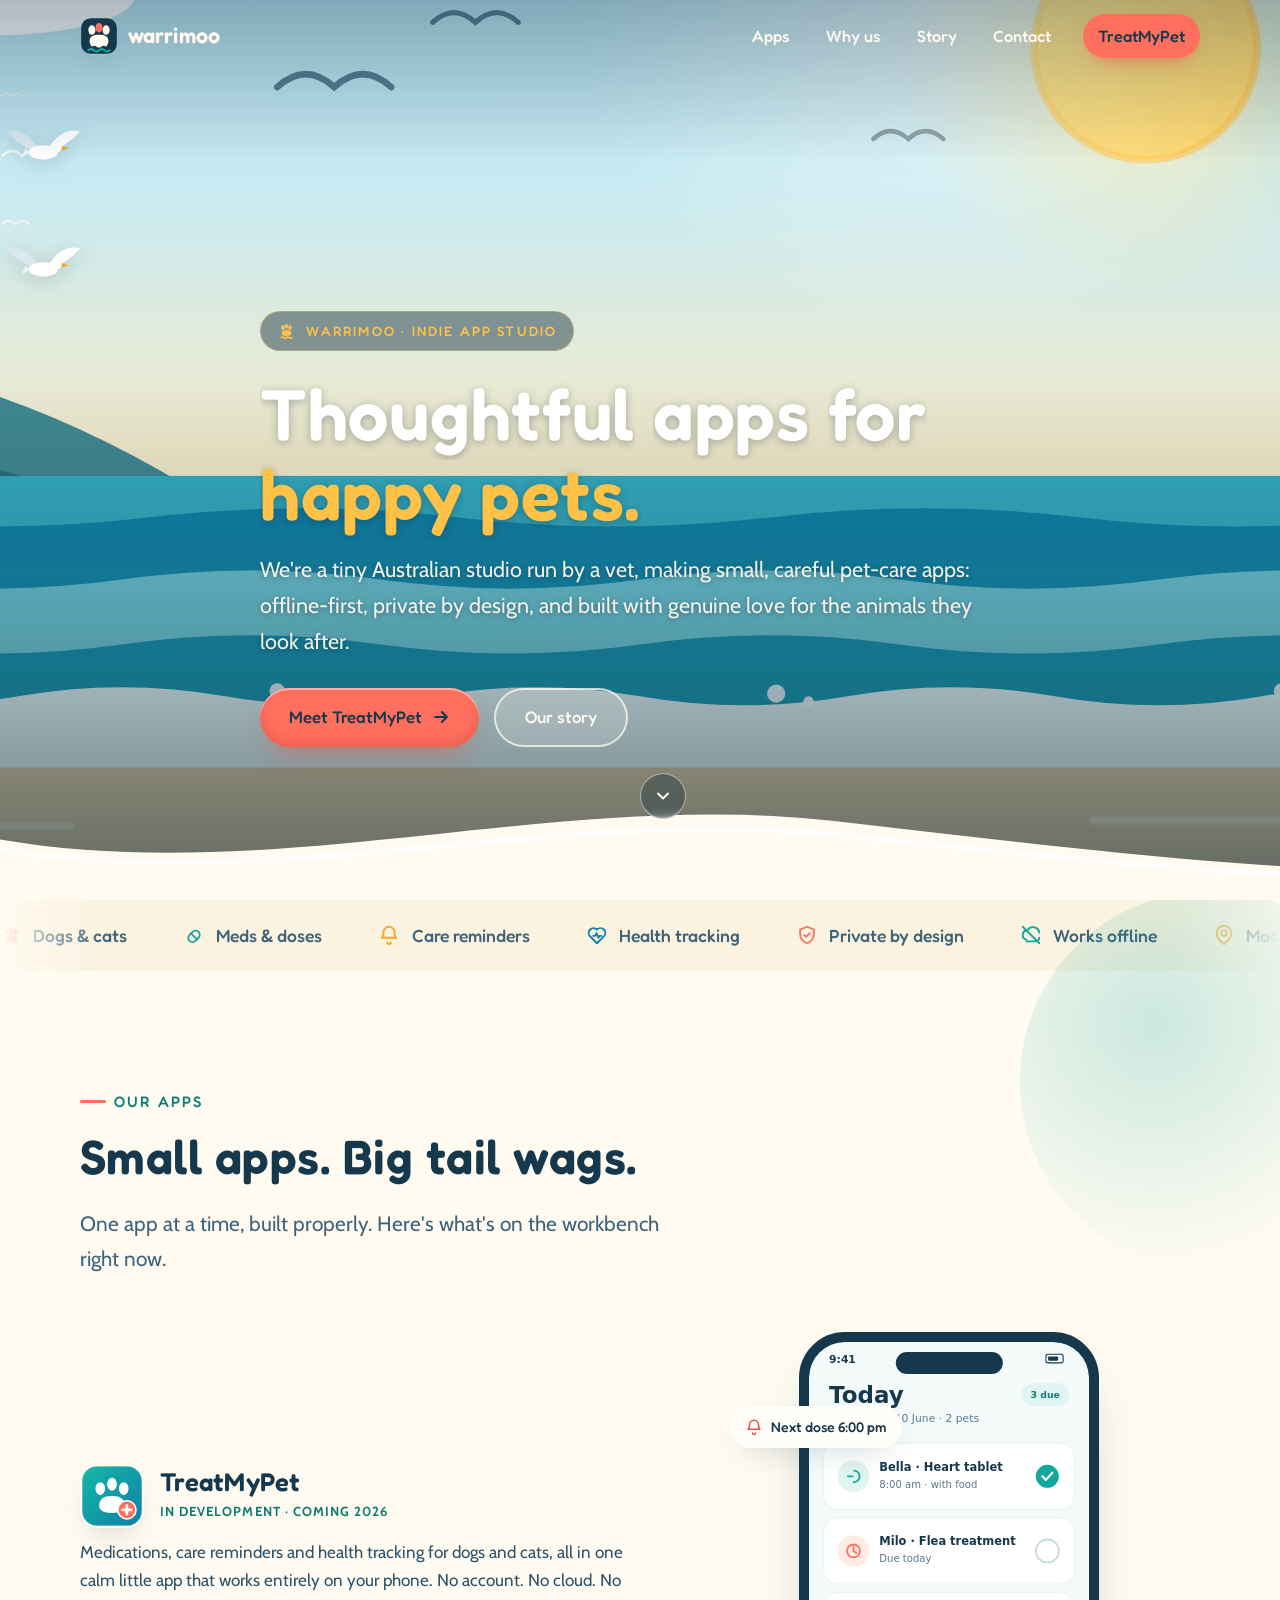
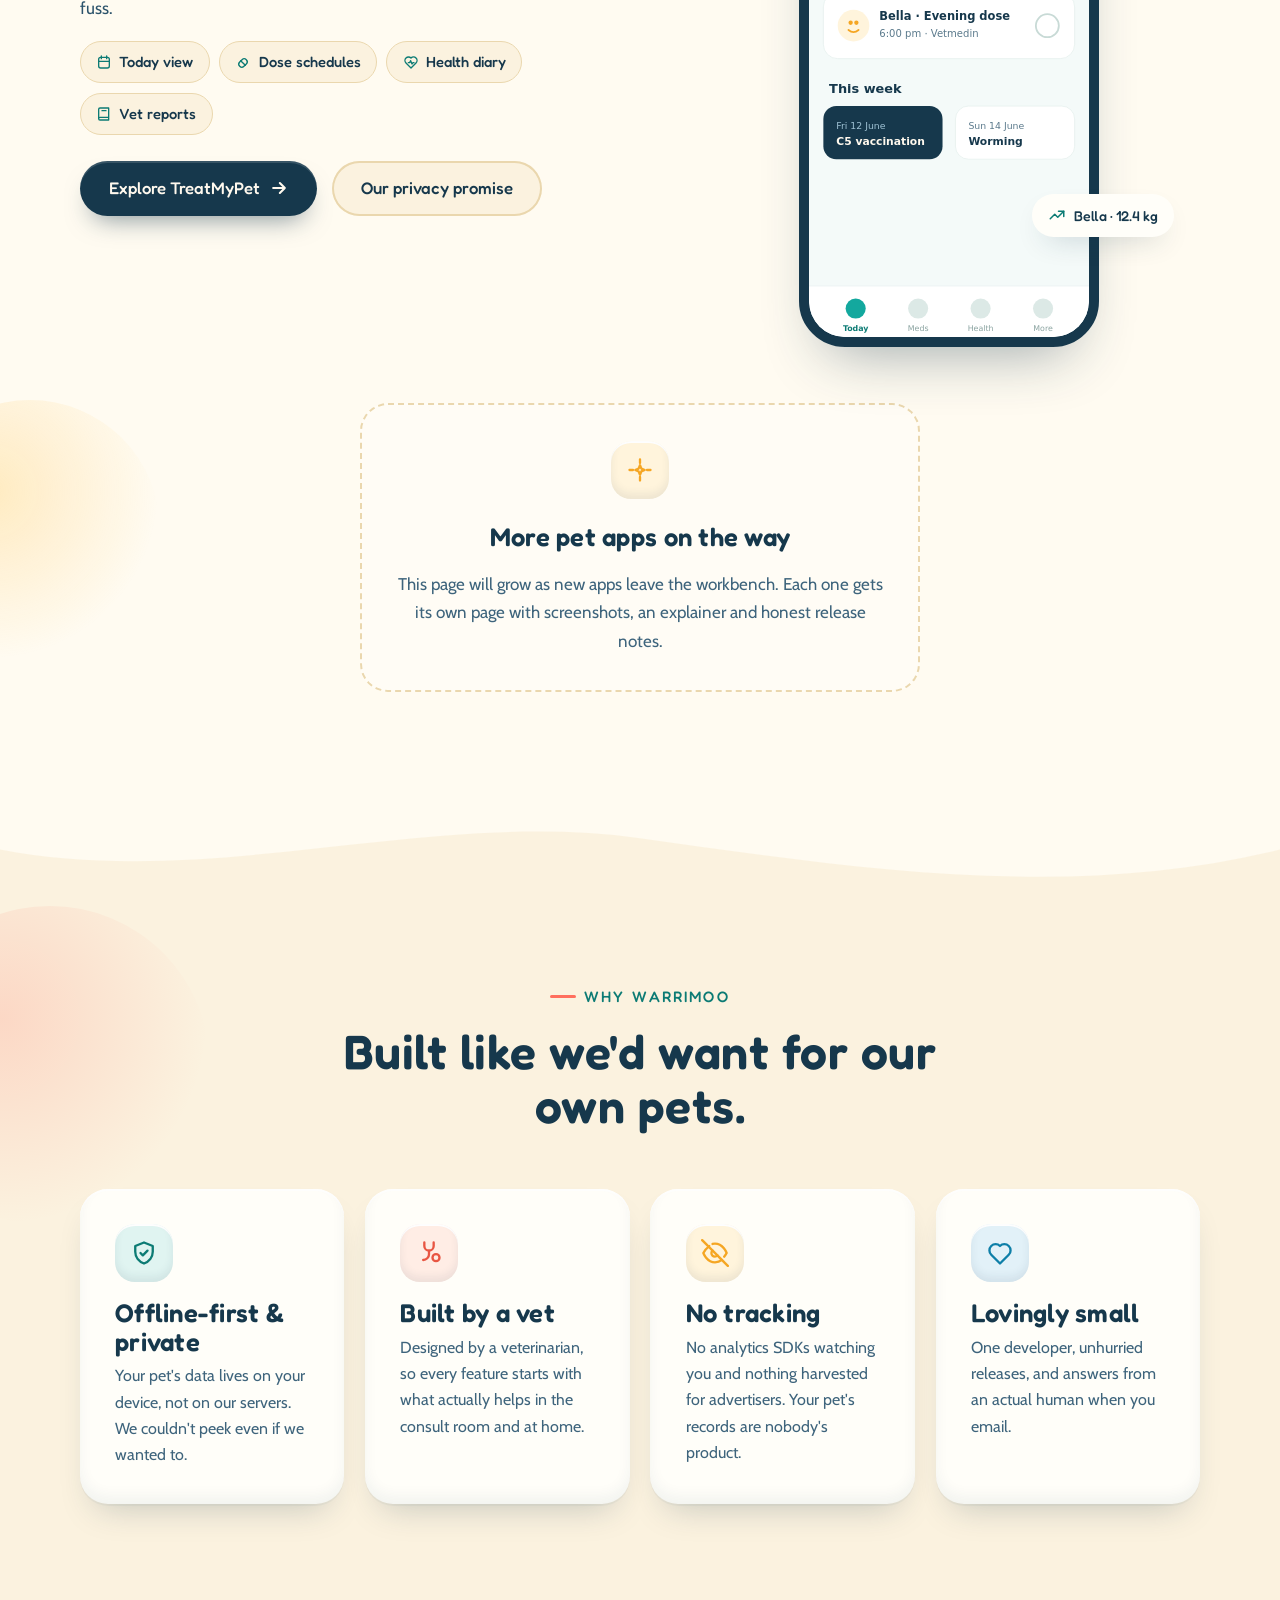
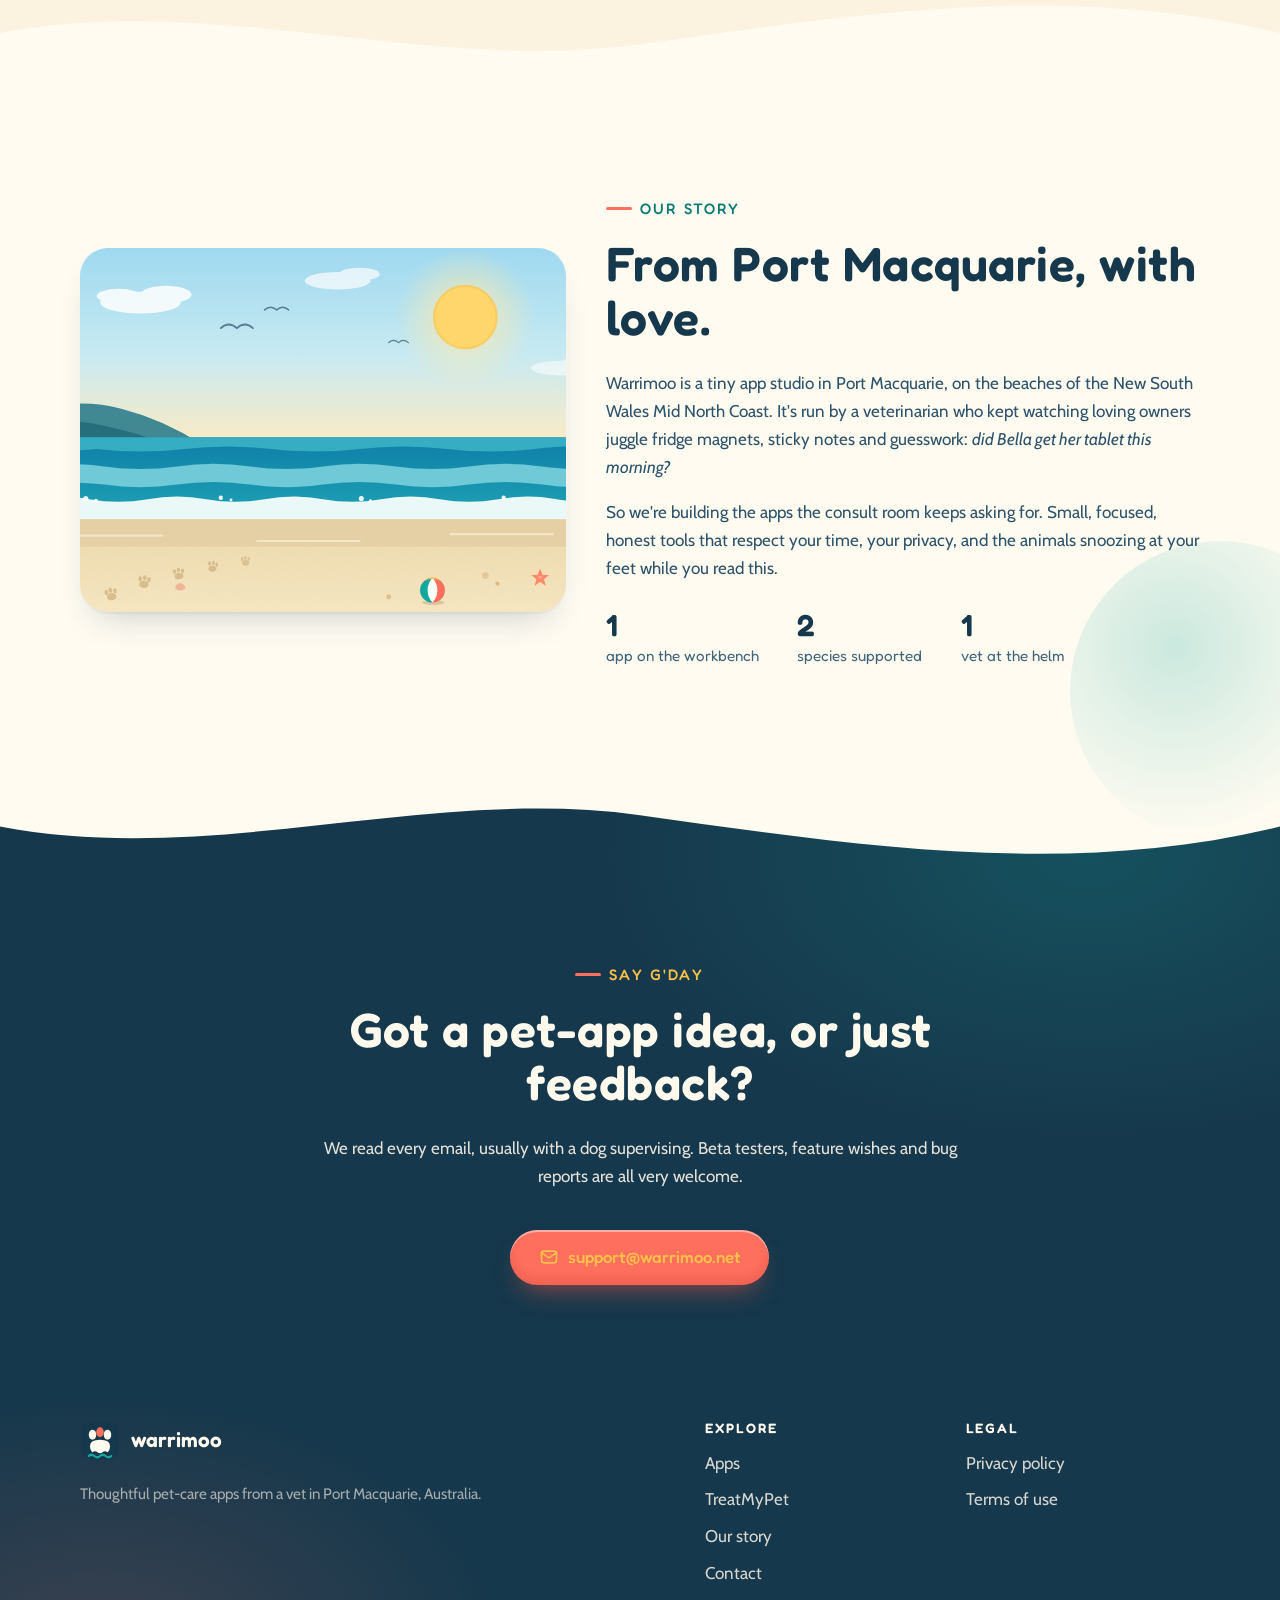
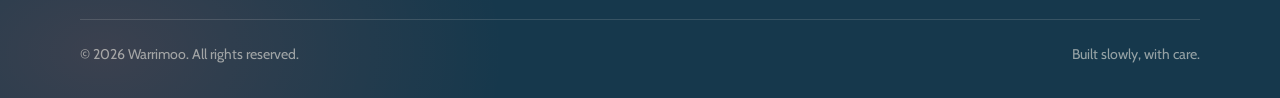
==== index.html @ db0880a7 "Initial commit" ====
<!DOCTYPE html>
<html lang="en-AU">
<head>
  <meta charset="UTF-8">
  <meta name="viewport" content="width=device-width, initial-scale=1">
  <title>Warrimoo | Thoughtful apps for happy pets</title>
  <meta name="description" content="Warrimoo is a tiny Australian indie studio run by a vet, building thoughtful, offline-first pet-care apps. First up: TreatMyPet, with medications, reminders and health tracking for dogs and cats.">
  <meta name="theme-color" content="#16384C">
  <link rel="canonical" href="https://warrimoo.net/">
  <meta property="og:type" content="website">
  <meta property="og:title" content="Warrimoo | Thoughtful apps for happy pets">
  <meta property="og:description" content="A tiny Australian indie studio building offline-first pet-care apps.">
  <meta property="og:url" content="https://warrimoo.net/">
  <meta name="twitter:card" content="summary">
  <link rel="icon" type="image/svg+xml" href="assets/img/favicon.svg">
  <link rel="preconnect" href="https://fonts.googleapis.com">
  <link rel="preconnect" href="https://fonts.gstatic.com" crossorigin>
  <link href="https://fonts.googleapis.com/css2?family=Cabin:wght@400;500;600;700&family=Fredoka:wght@400..600&display=swap" rel="stylesheet">
  <link rel="stylesheet" href="assets/css/style.css">
</head>
<body>
  <a class="skip-link" href="#main">Skip to content</a>

  <header class="site-header">
    <div class="container">
      <a class="brand" href="index.html" aria-label="Warrimoo home">
        <img class="brand__glyph" src="assets/img/favicon.svg" alt="" width="38" height="38">
        warrimoo
      </a>
      <nav class="site-nav" aria-label="Primary">
        <a href="#apps">Apps</a>
        <a href="#why">Why us</a>
        <a href="#story">Story</a>
        <a href="#contact">Contact</a>
        <a class="nav-cta" href="apps/treatmypet.html">TreatMyPet</a>
      </nav>
      <button class="nav-toggle" aria-expanded="false" aria-controls="mobile-nav" aria-label="Menu">
        <span></span><span></span><span></span>
      </button>
    </div>
  </header>

  <nav class="mobile-nav" id="mobile-nav" aria-label="Mobile">
    <a href="#apps">Apps</a>
    <a href="apps/treatmypet.html">TreatMyPet</a>
    <a href="#story">Our story</a>
    <a href="#contact">Contact</a>
    <a href="privacy.html">Privacy</a>
    <svg class="mobile-nav__paw" viewBox="0 0 24 24" fill="currentColor" aria-hidden="true" style="color:var(--cream)">
      <ellipse cx="7" cy="9" rx="2.2" ry="3"/><ellipse cx="12" cy="7.5" rx="2.2" ry="3"/><ellipse cx="17" cy="9" rx="2.2" ry="3"/>
      <path d="M12 12c4 0 6.5 2.6 6.5 5.2 0 2-1.6 3.3-3.3 2.8-1.2-.3-2-.5-3.2-.5s-2 .2-3.2.5c-1.7.5-3.3-.8-3.3-2.8C5.5 14.6 8 12 12 12Z"/>
    </svg>
  </nav>

  <main id="main">

    <!-- ============ HERO ============ -->
    <section class="hero" id="top">
      <div class="hero__bg" data-depth="0.3" aria-hidden="true"></div>
      <div class="hero__glare" data-depth="0.45" aria-hidden="true"></div>
      <div class="hero__birds" aria-hidden="true">
        <svg viewBox="0 0 46 18" fill="none" stroke="currentColor" stroke-width="2.4" stroke-linecap="round"><path d="M2 12 Q12 2 22 12 Q32 2 42 12"/></svg>
        <svg viewBox="0 0 46 18" fill="none" stroke="currentColor" stroke-width="2.4" stroke-linecap="round"><path d="M2 12 Q12 2 22 12 Q32 2 42 12"/></svg>
        <svg viewBox="0 0 46 18" fill="none" stroke="currentColor" stroke-width="2.4" stroke-linecap="round"><path d="M2 12 Q12 2 22 12 Q32 2 42 12"/></svg>
        <!-- closer gulls: wings flap, bird grows as it approaches -->
        <svg class="bird-flap bird-flap--a" viewBox="0 0 64 40">
          <g class="bird-flap__inner">
            <path class="wing wing--l" d="M30 25 Q19 7 5 11 Q14 21 29 28 Z" fill="#D9E7EE"/>
            <ellipse cx="33" cy="27" rx="11" ry="5.5" fill="#FFFFFF"/>
            <path d="M23 27 l-7 4 3.5-7 Z" fill="#EAF3F7"/>
            <circle cx="43" cy="23" r="4.2" fill="#FFFFFF"/>
            <path d="M47 22 l5.5 1.8-5.5 1.8 Z" fill="#F5A623"/>
            <circle cx="44" cy="22" r="0.9" fill="#16384C"/>
            <path class="wing wing--r" d="M36 25 Q47 7 61 11 Q52 21 37 28 Z" fill="#FFFFFF"/>
          </g>
        </svg>
        <svg class="bird-flap bird-flap--b" viewBox="0 0 64 40">
          <g class="bird-flap__inner">
            <path class="wing wing--l" d="M30 25 Q19 7 5 11 Q14 21 29 28 Z" fill="#D9E7EE"/>
            <ellipse cx="33" cy="27" rx="11" ry="5.5" fill="#FFFFFF"/>
            <path d="M23 27 l-7 4 3.5-7 Z" fill="#EAF3F7"/>
            <circle cx="43" cy="23" r="4.2" fill="#FFFFFF"/>
            <path d="M47 22 l5.5 1.8-5.5 1.8 Z" fill="#F5A623"/>
            <circle cx="44" cy="22" r="0.9" fill="#16384C"/>
            <path class="wing wing--r" d="M36 25 Q47 7 61 11 Q52 21 37 28 Z" fill="#FFFFFF"/>
          </g>
        </svg>
      </div>
      <div class="hero__scrim" aria-hidden="true"></div>

      <div class="hero__content container">
        <p class="hero__kicker">
          <svg viewBox="0 0 64 64" fill="currentColor" aria-hidden="true">
            <ellipse cx="20" cy="22" rx="6" ry="8"/>
            <ellipse cx="32" cy="18" rx="6" ry="8"/>
            <ellipse cx="44" cy="22" rx="6" ry="8"/>
            <path d="M16 40 Q16 30 32 30 Q48 30 48 40 Q48 47 44 50 Q40 47 36 50 Q32 53 28 50 Q24 47 20 50 Q16 47 16 40 Z"/>
            <path d="M14 56 Q18 52 23 56 T32 56 T41 56 T50 56" fill="none" stroke="currentColor" stroke-width="5" stroke-linecap="round"/>
          </svg>
          Warrimoo · indie app studio
        </p>
        <h1 class="hero__title">
          <span class="word" style="--d:.25s"><span>Thoughtful</span></span>
          <span class="word" style="--d:.33s"><span>apps</span></span>
          <span class="word" style="--d:.41s"><span>for</span></span>
          <span class="word accent" style="--d:.49s"><span>happy</span></span>
          <span class="word accent" style="--d:.57s"><span>pets.</span></span>
        </h1>
        <p class="hero__sub">We're a tiny Australian studio run by a vet, making small, careful pet-care apps: offline-first, private by design, and built with genuine love for the animals they look after.</p>
        <div class="hero__cta">
          <a class="btn btn--coral" href="apps/treatmypet.html">
            Meet TreatMyPet
            <svg viewBox="0 0 24 24" fill="none" stroke="currentColor" stroke-width="2.5" stroke-linecap="round" stroke-linejoin="round" aria-hidden="true"><path d="M5 12h14M13 6l6 6-6 6"/></svg>
          </a>
          <a class="btn btn--ghost" href="#story">Our story</a>
        </div>
      </div>

      <a class="hero__scrollcue" href="#apps" aria-label="Scroll to apps">
        <svg viewBox="0 0 24 24" fill="none" stroke="currentColor" stroke-width="2.5" stroke-linecap="round" stroke-linejoin="round" aria-hidden="true"><path d="M6 9l6 6 6-6"/></svg>
      </a>

      <div class="hero__foam" aria-hidden="true">
        <svg viewBox="0 0 2880 120" preserveAspectRatio="none">
          <path d="M0,70 C240,108 480,30 720,55 C960,80 1200,112 1440,86 C1680,60 1920,22 2160,48 C2400,74 2640,108 2880,74 L2880,120 L0,120 Z" fill="#FFFBF1"/>
          <path d="M0,78 C240,114 480,44 720,66 C960,88 1200,116 1440,94 C1680,72 1920,38 2160,60 C2400,82 2640,112 2880,84" fill="none" stroke="rgba(255,255,255,0.7)" stroke-width="5" stroke-linecap="round"/>
        </svg>
      </div>
    </section>

    <!-- ============ MARQUEE ============ -->
    <div class="marquee" aria-hidden="true">
      <div class="marquee__track">
        <!-- set 1 -->
        <span class="marquee__item"><svg viewBox="0 0 24 24" fill="currentColor"><ellipse cx="7" cy="9" rx="2.2" ry="3"/><ellipse cx="12" cy="7.5" rx="2.2" ry="3"/><ellipse cx="17" cy="9" rx="2.2" ry="3"/><path d="M12 12c4 0 6.5 2.6 6.5 5.2 0 2-1.6 3.3-3.3 2.8-1.2-.3-2-.5-3.2-.5s-2 .2-3.2.5c-1.7.5-3.3-.8-3.3-2.8C5.5 14.6 8 12 12 12Z"/></svg>Dogs &amp; cats</span>
        <span class="marquee__item"><svg viewBox="0 0 24 24" fill="none" stroke="currentColor" stroke-width="2" stroke-linecap="round"><rect x="5" y="9" width="14" height="9" rx="4.5" transform="rotate(-45 12 13.5)"/><path d="M8.5 10 l7 7" transform="rotate(0)"/></svg>Meds &amp; doses</span>
        <span class="marquee__item"><svg viewBox="0 0 24 24" fill="none" stroke="currentColor" stroke-width="2" stroke-linecap="round" stroke-linejoin="round"><path d="M6 9a6 6 0 0 1 12 0c0 5 2 6 2 6H4s2-1 2-6"/><path d="M10 20a2 2 0 0 0 4 0"/></svg>Care reminders</span>
        <span class="marquee__item"><svg viewBox="0 0 24 24" fill="none" stroke="currentColor" stroke-width="2" stroke-linecap="round" stroke-linejoin="round"><path d="M19.5 13.5 12 21 4.5 13.5a5.3 5.3 0 0 1 7.5-7.5 5.3 5.3 0 0 1 7.5 7.5Z"/><path d="M8 13h2l1.5-3 2 5L15 13h1.5"/></svg>Health tracking</span>
        <span class="marquee__item"><svg viewBox="0 0 24 24" fill="none" stroke="currentColor" stroke-width="2" stroke-linecap="round" stroke-linejoin="round"><path d="M12 3 4.5 6v5c0 4.6 3.2 8.4 7.5 10 4.3-1.6 7.5-5.4 7.5-10V6Z"/><path d="m9 12 2 2 4-4"/></svg>Private by design</span>
        <span class="marquee__item"><svg viewBox="0 0 24 24" fill="none" stroke="currentColor" stroke-width="2" stroke-linecap="round" stroke-linejoin="round"><path d="M7 17a5 5 0 0 1 .9-9.9A7 7 0 0 1 21 9.5"/><path d="M21 15a4 4 0 0 1-4 4H7"/><path d="m3 3 18 18"/></svg>Works offline</span>
        <span class="marquee__item"><svg viewBox="0 0 24 24" fill="none" stroke="currentColor" stroke-width="2" stroke-linecap="round" stroke-linejoin="round"><path d="M20 10c0 6-8 12-8 12S4 16 4 10a8 8 0 0 1 16 0Z"/><circle cx="12" cy="10" r="3"/></svg>Made in Australia</span>
        <span class="marquee__item"><svg viewBox="0 0 24 24" fill="none" stroke="currentColor" stroke-width="2" stroke-linecap="round" stroke-linejoin="round"><path d="M8 3v3a4 4 0 0 0 8 0V3"/><path d="M12 10v3a5 5 0 0 1-5 5"/><circle cx="18" cy="16" r="3"/></svg>Designed by a vet</span>
        <!-- set 2 (loop copy) -->
        <span class="marquee__item"><svg viewBox="0 0 24 24" fill="currentColor"><ellipse cx="7" cy="9" rx="2.2" ry="3"/><ellipse cx="12" cy="7.5" rx="2.2" ry="3"/><ellipse cx="17" cy="9" rx="2.2" ry="3"/><path d="M12 12c4 0 6.5 2.6 6.5 5.2 0 2-1.6 3.3-3.3 2.8-1.2-.3-2-.5-3.2-.5s-2 .2-3.2.5c-1.7.5-3.3-.8-3.3-2.8C5.5 14.6 8 12 12 12Z"/></svg>Dogs &amp; cats</span>
        <span class="marquee__item"><svg viewBox="0 0 24 24" fill="none" stroke="currentColor" stroke-width="2" stroke-linecap="round"><rect x="5" y="9" width="14" height="9" rx="4.5" transform="rotate(-45 12 13.5)"/><path d="M8.5 10 l7 7"/></svg>Meds &amp; doses</span>
        <span class="marquee__item"><svg viewBox="0 0 24 24" fill="none" stroke="currentColor" stroke-width="2" stroke-linecap="round" stroke-linejoin="round"><path d="M6 9a6 6 0 0 1 12 0c0 5 2 6 2 6H4s2-1 2-6"/><path d="M10 20a2 2 0 0 0 4 0"/></svg>Care reminders</span>
        <span class="marquee__item"><svg viewBox="0 0 24 24" fill="none" stroke="currentColor" stroke-width="2" stroke-linecap="round" stroke-linejoin="round"><path d="M19.5 13.5 12 21 4.5 13.5a5.3 5.3 0 0 1 7.5-7.5 5.3 5.3 0 0 1 7.5 7.5Z"/><path d="M8 13h2l1.5-3 2 5L15 13h1.5"/></svg>Health tracking</span>
        <span class="marquee__item"><svg viewBox="0 0 24 24" fill="none" stroke="currentColor" stroke-width="2" stroke-linecap="round" stroke-linejoin="round"><path d="M12 3 4.5 6v5c0 4.6 3.2 8.4 7.5 10 4.3-1.6 7.5-5.4 7.5-10V6Z"/><path d="m9 12 2 2 4-4"/></svg>Private by design</span>
        <span class="marquee__item"><svg viewBox="0 0 24 24" fill="none" stroke="currentColor" stroke-width="2" stroke-linecap="round" stroke-linejoin="round"><path d="M7 17a5 5 0 0 1 .9-9.9A7 7 0 0 1 21 9.5"/><path d="M21 15a4 4 0 0 1-4 4H7"/><path d="m3 3 18 18"/></svg>Works offline</span>
        <span class="marquee__item"><svg viewBox="0 0 24 24" fill="none" stroke="currentColor" stroke-width="2" stroke-linecap="round" stroke-linejoin="round"><path d="M20 10c0 6-8 12-8 12S4 16 4 10a8 8 0 0 1 16 0Z"/><circle cx="12" cy="10" r="3"/></svg>Made in Australia</span>
        <span class="marquee__item"><svg viewBox="0 0 24 24" fill="none" stroke="currentColor" stroke-width="2" stroke-linecap="round" stroke-linejoin="round"><path d="M8 3v3a4 4 0 0 0 8 0V3"/><path d="M12 10v3a5 5 0 0 1-5 5"/><circle cx="18" cy="16" r="3"/></svg>Designed by a vet</span>
      </div>
    </div>

    <!-- ============ APPS ============ -->
    <section class="section" id="apps">
      <div class="blob blob--teal" style="width:380px;height:380px;top:-80px;right:-120px" aria-hidden="true"></div>
      <div class="blob blob--sun" style="width:260px;height:260px;bottom:10%;left:-100px;animation-delay:-6s" aria-hidden="true"></div>
      <div class="container">
        <div class="section-head" data-reveal>
          <p class="eyebrow">Our apps</p>
          <h2>Small apps. Big tail wags.</h2>
          <p class="lead">One app at a time, built properly. Here's what's on the workbench right now.</p>
        </div>

        <div class="showcase">
          <div class="showcase__phone" data-reveal="pop" style="--d:.15s">
            <div class="phone phone--float">
              <div class="phone__notch" aria-hidden="true"></div>
              <div class="phone__screen">
                <img src="assets/img/treatmypet/screen-today.svg" alt="TreatMyPet Today screen showing medication doses and care reminders for two pets" loading="lazy" width="390" height="844">
              </div>
            </div>
            <span class="float-chip float-chip--1" aria-hidden="true">
              <svg viewBox="0 0 24 24" fill="none" stroke="currentColor" stroke-width="2" stroke-linecap="round" stroke-linejoin="round"><path d="M6 9a6 6 0 0 1 12 0c0 5 2 6 2 6H4s2-1 2-6"/><path d="M10 20a2 2 0 0 0 4 0"/></svg>
              Next dose 6:00 pm
            </span>
            <span class="float-chip float-chip--2" aria-hidden="true">
              <svg viewBox="0 0 24 24" fill="none" stroke="currentColor" stroke-width="2" stroke-linecap="round" stroke-linejoin="round"><path d="m3 17 6-6 4 4 8-8"/><path d="M14 7h7v7"/></svg>
              Bella · 12.4 kg
            </span>
          </div>

          <div data-reveal>
            <div class="app-title-row">
              <img src="assets/img/treatmypet/app-icon.svg" alt="" width="64" height="64">
              <div>
                <h3>TreatMyPet</h3>
                <span class="app-status">In development · coming 2026</span>
              </div>
            </div>
            <p>Medications, care reminders and health tracking for dogs and cats, all in one calm little app that works entirely on your phone. No account. No cloud. No fuss.</p>
            <div class="app-chip-row">
              <span class="app-chip"><svg viewBox="0 0 24 24" fill="none" stroke="currentColor" stroke-width="2" stroke-linecap="round" stroke-linejoin="round"><rect x="4" y="5" width="16" height="16" rx="3"/><path d="M8 3v4m8-4v4M4 11h16"/></svg>Today view</span>
              <span class="app-chip"><svg viewBox="0 0 24 24" fill="none" stroke="currentColor" stroke-width="2" stroke-linecap="round"><rect x="5" y="9" width="14" height="9" rx="4.5" transform="rotate(-45 12 13.5)"/><path d="M8.5 10 l7 7"/></svg>Dose schedules</span>
              <span class="app-chip"><svg viewBox="0 0 24 24" fill="none" stroke="currentColor" stroke-width="2" stroke-linecap="round" stroke-linejoin="round"><path d="M19.5 13.5 12 21 4.5 13.5a5.3 5.3 0 0 1 7.5-7.5 5.3 5.3 0 0 1 7.5 7.5Z"/><path d="M8 13h2l1.5-3 2 5L15 13h1.5"/></svg>Health diary</span>
              <span class="app-chip"><svg viewBox="0 0 24 24" fill="none" stroke="currentColor" stroke-width="2" stroke-linecap="round" stroke-linejoin="round"><path d="M4 19V5a2 2 0 0 1 2-2h13v18H6a2 2 0 0 1-2-2Zm0 0a2 2 0 0 1 2-2h13"/><path d="M9 7h6"/></svg>Vet reports</span>
            </div>
            <div class="hero__cta" style="margin-top:0">
              <a class="btn btn--ink" href="apps/treatmypet.html">
                Explore TreatMyPet
                <svg viewBox="0 0 24 24" fill="none" stroke="currentColor" stroke-width="2.5" stroke-linecap="round" stroke-linejoin="round" aria-hidden="true"><path d="M5 12h14M13 6l6 6-6 6"/></svg>
              </a>
              <a class="btn btn--soft" href="privacy.html">Our privacy promise</a>
            </div>
          </div>
        </div>

        <div class="teaser-card" style="max-width:560px;margin:3.5rem auto 0" data-reveal>
          <span class="icon-bubble icon-bubble--sun" aria-hidden="true">
            <svg viewBox="0 0 24 24" fill="none" stroke="currentColor" stroke-width="2" stroke-linecap="round" stroke-linejoin="round"><path d="M12 3v3m0 12v3M3 12h3m12 0h3"/><path d="m12 8 1.2 2.8L16 12l-2.8 1.2L12 16l-1.2-2.8L8 12l2.8-1.2Z"/></svg>
          </span>
          <h3>More pet apps on the way</h3>
          <p>This page will grow as new apps leave the workbench. Each one gets its own page with screenshots, an explainer and honest release notes.</p>
        </div>
      </div>
    </section>

    <!-- ============ WHY ============ -->
    <section class="bg-sand-100" id="why">
      <svg class="wave-divider" viewBox="0 0 2880 90" preserveAspectRatio="none" aria-hidden="true" style="color:var(--sand-50)">
        <path d="M0,0 H5760 V40 C5280,86 4800,56 4320,30 C3840,4 3360,76 2880,40 C2400,86 1920,56 1440,30 C960,4 480,76 0,40 Z" fill="currentColor"/>
      </svg>
      <div class="section section--tight">
        <div class="blob blob--coral" style="width:320px;height:320px;top:0;left:-110px" aria-hidden="true"></div>
        <div class="container">
          <div class="section-head section-head--center" data-reveal>
            <p class="eyebrow">Why Warrimoo</p>
            <h2>Built like we'd want for our own pets.</h2>
          </div>
          <div class="card-grid card-grid--4" data-reveal-group="0.1">
            <div class="clay-card">
              <span class="icon-bubble icon-bubble--teal" aria-hidden="true">
                <svg viewBox="0 0 24 24" fill="none" stroke="currentColor" stroke-width="2" stroke-linecap="round" stroke-linejoin="round"><path d="M12 3 4.5 6v5c0 4.6 3.2 8.4 7.5 10 4.3-1.6 7.5-5.4 7.5-10V6Z"/><path d="m9 12 2 2 4-4"/></svg>
              </span>
              <h3>Offline-first &amp; private</h3>
              <p>Your pet's data lives on your device, not on our servers. We couldn't peek even if we wanted to.</p>
            </div>
            <div class="clay-card">
              <span class="icon-bubble icon-bubble--coral" aria-hidden="true">
                <svg viewBox="0 0 24 24" fill="none" stroke="currentColor" stroke-width="2" stroke-linecap="round" stroke-linejoin="round"><path d="M8 3v3a4 4 0 0 0 8 0V3"/><path d="M12 10v3a5 5 0 0 1-5 5"/><circle cx="18" cy="16" r="3"/></svg>
              </span>
              <h3>Built by a vet</h3>
              <p>Designed by a veterinarian, so every feature starts with what actually helps in the consult room and at home.</p>
            </div>
            <div class="clay-card">
              <span class="icon-bubble icon-bubble--sun" aria-hidden="true">
                <svg viewBox="0 0 24 24" fill="none" stroke="currentColor" stroke-width="2" stroke-linecap="round" stroke-linejoin="round"><path d="M17.94 17.94A10.07 10.07 0 0 1 12 20c-7 0-10-8-10-8a18.45 18.45 0 0 1 5.06-5.94"/><path d="M9.9 4.24A9.12 9.12 0 0 1 12 4c7 0 10 8 10 8a18.5 18.5 0 0 1-2.16 3.19"/><path d="m1 1 22 22"/><path d="M14.12 14.12A3 3 0 1 1 9.88 9.88"/></svg>
              </span>
              <h3>No tracking</h3>
              <p>No analytics SDKs watching you and nothing harvested for advertisers. Your pet's records are nobody's product.</p>
            </div>
            <div class="clay-card">
              <span class="icon-bubble icon-bubble--ocean" aria-hidden="true">
                <svg viewBox="0 0 24 24" fill="none" stroke="currentColor" stroke-width="2" stroke-linecap="round" stroke-linejoin="round"><path d="M19.5 13.5 12 21 4.5 13.5a5.3 5.3 0 0 1 7.5-7.5 5.3 5.3 0 0 1 7.5 7.5Z"/></svg>
              </span>
              <h3>Lovingly small</h3>
              <p>One developer, unhurried releases, and answers from an actual human when you email.</p>
            </div>
          </div>
        </div>
      </div>
      <svg class="wave-divider wave-divider--flip" viewBox="0 0 2880 90" preserveAspectRatio="none" aria-hidden="true" style="color:var(--sand-50)">
        <path d="M0,0 H5760 V40 C5280,86 4800,56 4320,30 C3840,4 3360,76 2880,40 C2400,86 1920,56 1440,30 C960,4 480,76 0,40 Z" fill="currentColor"/>
      </svg>
    </section>

    <!-- ============ STORY ============ -->
    <section class="section" id="story">
      <div class="blob blob--teal" style="width:300px;height:300px;bottom:-60px;right:-90px;animation-delay:-9s" aria-hidden="true"></div>
      <div class="container">
        <div class="story">
          <div class="story__art" data-reveal="left">
            <img src="assets/img/hero-beach.svg" alt="Illustration of a sunny beach with paw prints wandering along the sand" loading="lazy">
          </div>
          <div data-reveal="right" style="--d:.1s">
            <p class="eyebrow">Our story</p>
            <h2>From Port Macquarie, with love.</h2>
            <p>Warrimoo is a tiny app studio in Port Macquarie, on the beaches of the New South Wales Mid North Coast. It's run by a veterinarian who kept watching loving owners juggle fridge magnets, sticky notes and guesswork: <em>did Bella get her tablet this morning?</em></p>
            <p>So we're building the apps the consult room keeps asking for. Small, focused, honest tools that respect your time, your privacy, and the animals snoozing at your feet while you read this.</p>
            <div class="stat-row">
              <div class="stat"><b>1</b><span>app on the workbench</span></div>
              <div class="stat"><b>2</b><span>species supported</span></div>
              <div class="stat"><b>1</b><span>vet at the helm</span></div>
            </div>
          </div>
        </div>
      </div>
    </section>

    <!-- ============ CONTACT + FOOTER ============ -->
    <div class="ink-band" id="contact">
      <svg class="wave-divider" viewBox="0 0 2880 90" preserveAspectRatio="none" aria-hidden="true" style="color:var(--sand-50)">
        <path d="M0,0 H5760 V40 C5280,86 4800,56 4320,30 C3840,4 3360,76 2880,40 C2400,86 1920,56 1440,30 C960,4 480,76 0,40 Z" fill="currentColor"/>
      </svg>
      <section class="section section--tight">
        <div class="container">
          <div class="contact-card" data-reveal>
            <p class="eyebrow" style="color:var(--sun);justify-content:center">Say g'day</p>
            <h2>Got a pet-app idea, or just feedback?</h2>
            <p>We read every email, usually with a dog supervising. Beta testers, feature wishes and bug reports are all very welcome.</p>
            <a class="btn btn--coral" href="mailto:support@warrimoo.net">
              <svg viewBox="0 0 24 24" fill="none" stroke="currentColor" stroke-width="2" stroke-linecap="round" stroke-linejoin="round" aria-hidden="true"><rect x="3" y="5" width="18" height="14" rx="3"/><path d="m3 7 9 6 9-6"/></svg>
              support@warrimoo.net
            </a>
          </div>
        </div>
      </section>

      <footer class="site-footer">
        <div class="container">
          <div>
            <p class="footer-brand"><img src="assets/img/favicon.svg" alt="" width="40" height="40">warrimoo</p>
            <p class="footer-tag">Thoughtful pet-care apps from a vet in Port Macquarie, Australia.</p>
          </div>
          <div class="footer-cols">
            <div class="footer-col">
              <h4>Explore</h4>
              <ul>
                <li><a href="#apps">Apps</a></li>
                <li><a href="apps/treatmypet.html">TreatMyPet</a></li>
                <li><a href="#story">Our story</a></li>
                <li><a href="mailto:support@warrimoo.net">Contact</a></li>
              </ul>
            </div>
            <div class="footer-col">
              <h4>Legal</h4>
              <ul>
                <li><a href="privacy.html">Privacy policy</a></li>
                <li><a href="terms.html">Terms of use</a></li>
              </ul>
            </div>
          </div>
          <div class="footer-base">
            <span>© <span data-year>2026</span> Warrimoo. All rights reserved.</span>
            <span>Built slowly, with care.</span>
          </div>
        </div>
      </footer>
    </div>
  </main>

  <button class="paw-fab" aria-label="Back to top">
    <svg class="ring" viewBox="0 0 60 60" aria-hidden="true"><circle cx="30" cy="30" r="26"/></svg>
    <svg class="paw-icon" viewBox="0 0 24 24" fill="currentColor" aria-hidden="true">
      <ellipse cx="7" cy="9" rx="2.2" ry="3"/><ellipse cx="12" cy="7.5" rx="2.2" ry="3"/><ellipse cx="17" cy="9" rx="2.2" ry="3"/>
      <path d="M12 12c4 0 6.5 2.6 6.5 5.2 0 2-1.6 3.3-3.3 2.8-1.2-.3-2-.5-3.2-.5s-2 .2-3.2.5c-1.7.5-3.3-.8-3.3-2.8C5.5 14.6 8 12 12 12Z"/>
    </svg>
  </button>

  <script src="assets/js/main.js" defer></script>
</body>
</html>
---- assets/css/style.css ----
/* ==========================================================================
   Warrimoo coastal sunshine design system
   Mobile-first · claymorphic cards · parallax beach hero
   ========================================================================== */

/* ---------- 1. Tokens ---------- */
:root {
  /* hero photo: swap for url("../img/hero-beach.jpg") when the real photo lands */
  --hero-image: url("../img/hero-beach.svg");

  /* palette */
  --sand-50: #FFFBF1;
  --sand-100: #FBF2DF;
  --sand-200: #F4E6C8;
  --sand-300: #EAD7AE;
  --ink: #16384C;
  --ink-800: #1D4660;
  --ink-soft: #3E647C;
  --body-color: #2C536B;
  --ocean: #0E7FA8;
  --lagoon: #13A89E;
  --lagoon-700: #0C7B74;
  --coral: #FF6F5E;
  --coral-600: #E85643;
  --link: #C03A28;
  --sun: #FFC247;
  --sun-deep: #F5A623;
  --cream: #FFF9EE;
  --card: #FFFEF9;

  /* type */
  --font-display: "Fredoka", "Cabin", sans-serif;
  --font-body: "Cabin", "Segoe UI", sans-serif;

  /* shape + depth */
  --r-lg: 28px;
  --r-md: 20px;
  --r-pill: 999px;
  --shadow-clay:
    0 2px 0 rgba(22, 56, 76, 0.04),
    0 18px 34px -16px rgba(22, 56, 76, 0.25),
    inset 0 -8px 14px rgba(22, 56, 76, 0.05),
    inset 0 2px 0 rgba(255, 255, 255, 0.9);
  --shadow-soft: 0 12px 30px -14px rgba(22, 56, 76, 0.3);
  --shadow-float: 0 30px 60px -28px rgba(22, 56, 76, 0.45);

  /* motion */
  --ease-spring: cubic-bezier(0.34, 1.56, 0.64, 1);
  --ease-out: cubic-bezier(0.22, 1, 0.36, 1);
  --dur: 0.25s;

  /* layout */
  --header-h: 72px;
}

/* ---------- 2. Reset & base ---------- */
*, *::before, *::after { box-sizing: border-box; }

html {
  scroll-behavior: smooth;
  -webkit-text-size-adjust: 100%;
}

body {
  margin: 0;
  font-family: var(--font-body);
  font-size: 1.0625rem;
  line-height: 1.65;
  color: var(--body-color);
  background: var(--sand-50);
  overflow-x: clip;
}

img, svg { display: block; max-width: 100%; }

h1, h2, h3, h4 {
  font-family: var(--font-display);
  font-weight: 600;
  line-height: 1.12;
  color: var(--ink);
  margin: 0 0 0.5em;
  letter-spacing: 0.01em;
}

h1 { font-size: clamp(2.5rem, 5.5vw + 1.1rem, 4.5rem); }
h2 { font-size: clamp(1.9rem, 3.4vw + 0.9rem, 3rem); }
h3 { font-size: clamp(1.3rem, 1.2vw + 1rem, 1.6rem); }

p { margin: 0 0 1em; }
p:last-child { margin-bottom: 0; }

a { color: var(--link); text-decoration-thickness: 2px; text-underline-offset: 3px; }
a:hover { color: var(--coral-600); }

button { font: inherit; cursor: pointer; }

::selection { background: var(--sun); color: var(--ink); }

:focus-visible {
  outline: 3px solid var(--ocean);
  outline-offset: 3px;
  border-radius: 6px;
}

.skip-link {
  position: absolute;
  top: -60px;
  left: 16px;
  z-index: 200;
  background: var(--ink);
  color: var(--cream);
  padding: 12px 20px;
  border-radius: var(--r-pill);
  transition: top 0.2s var(--ease-out);
}
.skip-link:focus { top: 12px; }

/* ---------- 3. Layout utilities ---------- */
.container {
  width: min(100% - 2.5rem, 1120px);
  margin-inline: auto;
}

.section { padding-block: clamp(4rem, 9vw, 7rem); position: relative; }
.section--tight { padding-block: clamp(3rem, 6vw, 4.5rem); }

.eyebrow {
  display: inline-flex;
  align-items: center;
  gap: 0.5rem;
  font-family: var(--font-display);
  font-weight: 500;
  font-size: 0.95rem;
  letter-spacing: 0.14em;
  text-transform: uppercase;
  color: var(--lagoon-700);
  margin-bottom: 1rem;
}
.eyebrow::before {
  content: "";
  width: 26px; height: 3px;
  border-radius: 2px;
  background: var(--coral);
}

.section-head { max-width: 620px; margin-bottom: clamp(2rem, 5vw, 3.5rem); }
.section-head--center { margin-inline: auto; text-align: center; }
.section-head--center .eyebrow { justify-content: center; }

.lead { font-size: clamp(1.1rem, 0.6vw + 1rem, 1.3rem); color: var(--ink-soft); }

/* decorative drifting blobs */
.blob {
  position: absolute;
  border-radius: 50%;
  pointer-events: none;
  z-index: 0;
  animation: blob-drift 18s ease-in-out infinite alternate;
}
.blob--teal  { background: radial-gradient(circle at 35% 35%, rgba(19,168,158,0.22), transparent 70%); }
.blob--coral { background: radial-gradient(circle at 35% 35%, rgba(255,111,94,0.2), transparent 70%); }
.blob--sun   { background: radial-gradient(circle at 35% 35%, rgba(255,194,71,0.28), transparent 70%); }

@keyframes blob-drift {
  from { transform: translate(0, 0) scale(1); }
  to   { transform: translate(22px, -26px) scale(1.08); }
}

/* ---------- 4. Buttons ---------- */
.btn {
  display: inline-flex;
  align-items: center;
  justify-content: center;
  gap: 0.55rem;
  min-height: 52px;
  padding: 0.85rem 1.8rem;
  border: 0;
  border-radius: var(--r-pill);
  font-family: var(--font-display);
  font-weight: 500;
  font-size: 1.05rem;
  text-decoration: none;
  transition:
    transform 0.35s var(--ease-spring),
    box-shadow 0.3s ease,
    background-color 0.2s ease,
    color 0.2s ease;
  will-change: transform;
}
.btn:hover  { transform: translateY(-3px) scale(1.02); }
.btn:active { transform: translateY(1px) scale(0.94); }
.btn svg { width: 20px; height: 20px; flex: 0 0 auto; }

.btn--coral {
  background: var(--coral);
  color: var(--ink);
  box-shadow:
    0 14px 26px -12px rgba(232, 86, 67, 0.65),
    inset 0 2px 0 rgba(255, 255, 255, 0.45),
    inset 0 -6px 10px rgba(160, 40, 25, 0.18);
}
.btn--coral:hover { background: #FF7C6C; color: var(--ink); }

.btn--ink {
  background: var(--ink);
  color: var(--cream);
  box-shadow:
    0 14px 26px -12px rgba(22, 56, 76, 0.55),
    inset 0 2px 0 rgba(255, 255, 255, 0.14);
}
.btn--ink:hover { background: var(--ink-800); color: var(--cream); }

.btn--ghost {
  background: rgba(255, 251, 241, 0.14);
  color: var(--cream);
  border: 2px solid rgba(255, 249, 238, 0.75);
  backdrop-filter: blur(6px);
  -webkit-backdrop-filter: blur(6px);
}
.btn--ghost:hover { background: rgba(255, 251, 241, 0.26); color: #fff; }

.btn--soft {
  background: var(--sand-100);
  color: var(--ink);
  box-shadow: inset 0 0 0 2px var(--sand-300);
}
.btn--soft:hover { background: var(--sand-200); color: var(--ink); }

/* ---------- 5. Header & nav ---------- */
.site-header {
  position: fixed;
  inset: 0 0 auto 0;
  z-index: 100;
  height: var(--header-h);
  display: flex;
  align-items: center;
  transition: background-color 0.3s ease, box-shadow 0.3s ease, height 0.3s ease;
}
.site-header .container {
  display: flex;
  align-items: center;
  justify-content: space-between;
  gap: 1rem;
}

.brand {
  display: inline-flex;
  align-items: center;
  gap: 0.6rem;
  font-family: var(--font-display);
  font-weight: 600;
  font-size: 1.35rem;
  letter-spacing: 0.01em;
  text-decoration: none;
  color: var(--cream);
  transition: color 0.3s ease;
}
.brand__glyph { width: 38px; height: 38px; border-radius: 12px; box-shadow: var(--shadow-soft); }

.site-nav { display: none; }

.nav-toggle {
  display: inline-flex;
  flex-direction: column;
  justify-content: center;
  gap: 6px;
  width: 52px;
  height: 52px;
  padding: 14px;
  background: rgba(22, 56, 76, 0.28);
  border: 0;
  border-radius: 16px;
  backdrop-filter: blur(6px);
  -webkit-backdrop-filter: blur(6px);
}
.nav-toggle span {
  display: block;
  height: 3px;
  border-radius: 2px;
  background: var(--cream);
  transition: transform 0.35s var(--ease-spring), opacity 0.2s ease, background-color 0.3s ease;
}
.nav-toggle[aria-expanded="true"] span:nth-child(1) { transform: translateY(9px) rotate(45deg); }
.nav-toggle[aria-expanded="true"] span:nth-child(2) { opacity: 0; }
.nav-toggle[aria-expanded="true"] span:nth-child(3) { transform: translateY(-9px) rotate(-45deg); }

/* scrolled state */
.site-header.is-scrolled {
  background: rgba(255, 251, 241, 0.88);
  backdrop-filter: blur(12px);
  -webkit-backdrop-filter: blur(12px);
  box-shadow: 0 8px 24px -16px rgba(22, 56, 76, 0.35);
  height: 64px;
}
.site-header.is-scrolled .brand { color: var(--ink); }
.site-header.is-scrolled .nav-toggle { background: var(--sand-200); }
.site-header.is-scrolled .nav-toggle span { background: var(--ink); }

/* full-screen mobile nav */
.mobile-nav {
  position: fixed;
  inset: 0;
  z-index: 90;
  display: grid;
  place-content: center;
  text-align: center;
  background:
    radial-gradient(60% 50% at 80% 10%, rgba(19, 168, 158, 0.25), transparent 70%),
    radial-gradient(50% 40% at 15% 90%, rgba(255, 111, 94, 0.22), transparent 70%),
    var(--ink);
  opacity: 0;
  visibility: hidden;
  transition: opacity 0.35s ease, visibility 0s linear 0.35s;
}
.mobile-nav.is-open {
  opacity: 1;
  visibility: visible;
  transition-delay: 0s;
}
.mobile-nav a {
  display: block;
  padding: 0.55rem 1rem;
  font-family: var(--font-display);
  font-size: clamp(1.8rem, 7vw, 2.6rem);
  font-weight: 500;
  color: var(--cream);
  text-decoration: none;
  opacity: 0;
  transform: translateY(24px);
  transition: opacity 0.45s var(--ease-out), transform 0.45s var(--ease-out), color 0.2s ease;
}
.mobile-nav.is-open a { opacity: 1; transform: none; }
.mobile-nav.is-open a:nth-child(1) { transition-delay: 0.08s; }
.mobile-nav.is-open a:nth-child(2) { transition-delay: 0.14s; }
.mobile-nav.is-open a:nth-child(3) { transition-delay: 0.2s; }
.mobile-nav.is-open a:nth-child(4) { transition-delay: 0.26s; }
.mobile-nav.is-open a:nth-child(5) { transition-delay: 0.32s; }
.mobile-nav a:hover { color: var(--sun); }
.mobile-nav .mobile-nav__paw { margin: 1.6rem auto 0; width: 44px; opacity: 0.5; }
body.nav-locked { overflow: hidden; }

/* desktop nav */
@media (min-width: 900px) {
  .nav-toggle, .mobile-nav { display: none; }
  .site-nav {
    display: flex;
    align-items: center;
    gap: 0.4rem;
  }
  .site-nav a {
    position: relative;
    padding: 0.55rem 0.95rem;
    font-family: var(--font-display);
    font-weight: 500;
    font-size: 1.02rem;
    color: var(--cream);
    text-decoration: none;
    border-radius: var(--r-pill);
    transition: color 0.25s ease, background-color 0.25s ease;
  }
  .site-nav a::after {
    content: "";
    position: absolute;
    left: 50%; bottom: 4px;
    width: 0; height: 3px;
    border-radius: 2px;
    background: var(--sun);
    transform: translateX(-50%);
    transition: width 0.3s var(--ease-spring);
  }
  .site-nav a:hover::after,
  .site-nav a[aria-current="page"]::after { width: 55%; }
  .site-nav .nav-cta {
    margin-left: 0.6rem;
    background: var(--coral);
    color: var(--ink);
    box-shadow: 0 10px 20px -10px rgba(232, 86, 67, 0.7);
    transition: transform 0.3s var(--ease-spring), background-color 0.2s ease;
  }
  .site-nav .nav-cta::after { display: none; }
  .site-nav .nav-cta:hover { transform: translateY(-2px) scale(1.04); background: #FF7C6C; }
  .site-header.is-scrolled .site-nav a { color: var(--ink); }
  .site-header.is-scrolled .site-nav a:hover { color: var(--ink-800); }
  .site-header.is-scrolled .site-nav .nav-cta { color: var(--ink); }
}

/* ---------- 6. Hero ---------- */
.hero {
  position: relative;
  min-height: 100svh;
  display: flex;
  align-items: flex-end;
  overflow: clip;
  color: var(--cream);
}

.hero__bg,
.hero__glare,
.hero__scrim {
  position: absolute;
  inset: -22% 0;
  pointer-events: none;
}
.hero__bg {
  background-image: var(--hero-image);
  background-size: cover;
  background-position: center 65%;
  will-change: transform;
}
.hero__glare {
  background: radial-gradient(42% 36% at 74% 16%, rgba(255, 226, 150, 0.55), transparent 70%);
  mix-blend-mode: screen;
  will-change: transform;
}
.hero__scrim {
  inset: 0;
  background:
    linear-gradient(to bottom, rgba(13, 38, 54, 0.3), rgba(13, 38, 54, 0) 18%),
    linear-gradient(to top, rgba(13, 38, 54, 0.62) 0%, rgba(13, 38, 54, 0.26) 30%, rgba(13, 38, 54, 0) 58%);
}

/* gulls drifting across the sky */
.hero__birds { position: absolute; inset: 0; pointer-events: none; overflow: clip; }
.hero__birds svg {
  position: absolute;
  width: 46px;
  color: rgba(255, 249, 238, 0.95);
  animation: bird-cross linear infinite, bird-bob 4.5s ease-in-out infinite alternate;
}
.hero__birds svg:nth-child(1) { top: 16%; animation-duration: 36s, 4.2s; animation-delay: -8s, 0s; }
.hero__birds svg:nth-child(2) { top: 24%; width: 32px; animation-duration: 46s, 5.1s; animation-delay: -24s, -1.4s; opacity: 0.85; }
.hero__birds svg:nth-child(3) { top: 10%; width: 24px; animation-duration: 58s, 6s; animation-delay: -40s, -2.6s; opacity: 0.7; }

@keyframes bird-cross {
  from { left: -8%; }
  to   { left: 105%; }
}
@keyframes bird-bob {
  from { transform: translateY(0) rotate(2deg); }
  to   { transform: translateY(-16px) rotate(-3deg); }
}

/* closer gulls: flap their wings and grow as they approach the viewer */
.hero__birds .bird-flap {
  position: absolute;
  width: 84px;
  animation: bird-cross linear infinite;
  filter: drop-shadow(0 4px 10px rgba(13, 38, 54, 0.18));
}
.hero__birds .bird-flap--a { top: 26%; animation-duration: 34s; animation-delay: -6s; }
.hero__birds .bird-flap--b { top: 13%; animation-duration: 47s; animation-delay: -28s; }

.bird-flap__inner {
  animation: bird-approach linear infinite, bird-bob ease-in-out infinite alternate;
  transform-box: fill-box;
  transform-origin: center;
}
/* approach duration must match the cross duration so each pass restarts small at the left */
.bird-flap--a .bird-flap__inner { animation-duration: 34s, 5s;   animation-delay: -6s, -2s; }
.bird-flap--b .bird-flap__inner { animation-duration: 47s, 5.6s; animation-delay: -28s, -3.2s; }
@keyframes bird-approach {
  from { scale: 0.38; }
  to   { scale: 1.45; }
}

.bird-flap .wing {
  transform-box: fill-box;
  animation: 0.85s ease-in-out infinite alternate;
}
.bird-flap .wing--l { transform-origin: 92% 80%; animation-name: flap-l; }
.bird-flap .wing--r { transform-origin: 8% 80%; animation-name: flap-r; }
.bird-flap--b .wing { animation-duration: 1.05s; animation-delay: -0.4s; }

@keyframes flap-l {
  from { transform: rotate(24deg); }
  to   { transform: rotate(-22deg); }
}
@keyframes flap-r {
  from { transform: rotate(-24deg); }
  to   { transform: rotate(22deg); }
}

/* bubbles in the water: the field wakes on first scroll, then each bubble
   loops on its own duration, delay and travel height */
.hero__bubbles {
  position: absolute;
  left: 0; right: 0; bottom: 0;
  height: 52%;
  z-index: 1;
  pointer-events: none;
  overflow: clip;
  opacity: 0;
  transition: opacity 0.8s ease;
}
.hero__bubbles.is-active { opacity: 1; }
.bubble {
  position: absolute;
  bottom: 4%;
  opacity: 0;
  will-change: transform, opacity;
  animation: bubble-rise linear infinite;
  animation-play-state: paused;
}
.hero__bubbles.is-active .bubble { animation-play-state: running; }
@keyframes bubble-rise {
  0%   { transform: translateY(0); opacity: 0; }
  12%  { opacity: 1; }
  82%  { opacity: 1; }
  100% { transform: translateY(calc(-1 * var(--rise, 320px))); opacity: 0; }
}
/* flat white dots, same language as the foam circles in the beach artwork */
.bubble i {
  display: block;
  width: var(--s, 12px);
  height: var(--s, 12px);
  border-radius: 50%;
  background: rgba(255, 255, 255, 0.7);
  animation: bubble-wobble 2.4s ease-in-out infinite alternate;
}
.bubble:nth-child(3n) i   { background: rgba(255, 255, 255, 0.5); }
.bubble:nth-child(3n+1) i { background: rgba(255, 255, 255, 0.85); }
.bubble:nth-child(even) i { animation-duration: 3.1s; animation-delay: -1.2s; }
@keyframes bubble-wobble {
  from { transform: translateX(-5px); }
  to   { transform: translateX(5px); }
}

.hero__content {
  position: relative;
  z-index: 2;
  padding-block: clamp(7rem, 16vh, 10rem) clamp(7.5rem, 17vh, 11rem);
  max-width: 760px;
}

.hero__kicker {
  display: inline-flex;
  align-items: center;
  gap: 0.6rem;
  font-family: var(--font-display);
  font-weight: 500;
  letter-spacing: 0.16em;
  text-transform: uppercase;
  font-size: 0.85rem;
  color: var(--sun);
  background: rgba(13, 38, 54, 0.45);
  border: 1px solid rgba(255, 194, 71, 0.4);
  padding: 0.5rem 1rem;
  border-radius: var(--r-pill);
  backdrop-filter: blur(6px);
  -webkit-backdrop-filter: blur(6px);
  margin-bottom: 1.4rem;
  opacity: 0;
  animation: rise-in 0.8s var(--ease-out) 0.15s forwards;
}
.hero__kicker svg { width: 19px; height: 19px; flex: 0 0 auto; }

.hero__title {
  color: #fff;
  text-shadow: 0 2px 8px rgba(13, 38, 54, 0.3);
  margin-bottom: 1.1rem;
}
.hero__title .word {
  display: inline-block;
  overflow: hidden;
  vertical-align: bottom;
  padding-bottom: 0.08em;
  margin-bottom: -0.08em;
}
.hero__title .word > span {
  display: inline-block;
  transform: translateY(112%);
  animation: word-rise 0.9s var(--ease-out) forwards;
  animation-delay: var(--d, 0.3s);
}
.hero__title .accent { color: var(--sun); }

@keyframes word-rise {
  to { transform: translateY(0); }
}
@keyframes rise-in {
  from { opacity: 0; transform: translateY(22px); }
  to   { opacity: 1; transform: none; }
}

.hero__sub {
  font-size: clamp(1.1rem, 1vw + 1rem, 1.35rem);
  max-width: 34em;
  color: rgba(255, 249, 238, 0.94);
  text-shadow: 0 1px 5px rgba(13, 38, 54, 0.4);
  opacity: 0;
  animation: rise-in 0.9s var(--ease-out) 0.85s forwards;
}

.hero__cta {
  display: flex;
  flex-wrap: wrap;
  gap: 0.9rem;
  margin-top: 1.8rem;
  opacity: 0;
  animation: rise-in 0.9s var(--ease-out) 1.05s forwards;
}

.hero__scrollcue {
  position: absolute;
  left: 50%;
  bottom: clamp(4.4rem, 9vh, 6rem);
  transform: translateX(-50%);
  z-index: 3;
  width: 46px; height: 46px;
  display: grid;
  place-items: center;
  color: var(--cream);
  background: rgba(13, 38, 54, 0.35);
  border: 1.5px solid rgba(255, 249, 238, 0.55);
  border-radius: 50%;
  backdrop-filter: blur(4px);
  -webkit-backdrop-filter: blur(4px);
  opacity: 0;
  animation: rise-in 0.8s var(--ease-out) 1.6s forwards;
}
.hero__scrollcue svg { width: 20px; height: 20px; animation: cue-bob 1.8s ease-in-out infinite; }
@keyframes cue-bob {
  0%, 100% { transform: translateY(-2px); }
  50%      { transform: translateY(4px); }
}

/* foreground foam wave, overlaps the next section */
.hero__foam {
  position: absolute;
  left: 0; right: 0; bottom: -2px;
  z-index: 2;
  pointer-events: none;
  will-change: transform;
}
.hero__foam svg {
  width: 260%;
  max-width: none; /* beats the global svg max-width cap so the drift never exposes the right edge */
  height: clamp(70px, 12vw, 150px);
  animation: foam-drift 13s ease-in-out infinite alternate;
}
@keyframes foam-drift {
  from { transform: translateX(0); }
  to   { transform: translateX(-14%); }
}

/* ---------- 7. Wave dividers ---------- */
.wave-divider { display: block; width: 100%; height: clamp(48px, 8vw, 110px); }
.wave-divider--flip { transform: scaleY(-1); }

/* the divider path holds two identical wave periods; sliding one period and
   snapping back makes a seamless drift, clipped by the svg itself */
.wave-divider path { animation: wave-slide 26s linear infinite; }
.wave-divider--flip path { animation-direction: reverse; }
@keyframes wave-slide {
  to { transform: translateX(-2880px); }
}

/* ---------- 8. Marquee ---------- */
.marquee {
  --gap: clamp(2rem, 5vw, 3.5rem);
  overflow: clip;
  padding-block: 1.3rem;
  background: var(--sand-100);
  -webkit-mask-image: linear-gradient(90deg, transparent, #000 8%, #000 92%, transparent);
  mask-image: linear-gradient(90deg, transparent, #000 8%, #000 92%, transparent);
}
.marquee__track {
  display: flex;
  align-items: center;
  gap: var(--gap);
  width: max-content;
  animation: marquee-x 30s linear infinite;
}
.marquee:hover .marquee__track { animation-play-state: paused; }
.marquee__item {
  display: inline-flex;
  align-items: center;
  gap: 0.7rem;
  font-family: var(--font-display);
  font-weight: 500;
  font-size: 1.1rem;
  color: var(--ink-soft);
  white-space: nowrap;
}
.marquee__item svg { width: 22px; height: 22px; color: var(--coral); }
.marquee__item:nth-child(4n+2) svg { color: var(--lagoon); }
.marquee__item:nth-child(4n+3) svg { color: var(--sun-deep); }
.marquee__item:nth-child(4n) svg   { color: var(--ocean); }

@keyframes marquee-x {
  to { transform: translateX(calc(-50% - var(--gap) / 2)); }
}

/* ---------- 9. Clay cards & features ---------- */
.clay-card {
  position: relative;
  background: var(--card);
  border-radius: var(--r-lg);
  box-shadow: var(--shadow-clay);
  padding: clamp(1.5rem, 3vw, 2.2rem);
  transition: transform 0.45s var(--ease-spring), box-shadow 0.35s ease;
}
a.clay-card { text-decoration: none; color: inherit; display: block; }
.clay-card:hover {
  transform: translateY(-6px) rotate(-0.4deg);
  box-shadow:
    0 2px 0 rgba(22, 56, 76, 0.04),
    0 30px 50px -20px rgba(22, 56, 76, 0.32),
    inset 0 -8px 14px rgba(22, 56, 76, 0.05),
    inset 0 2px 0 rgba(255, 255, 255, 0.9);
}

.icon-bubble {
  display: grid;
  place-items: center;
  width: 58px; height: 58px;
  border-radius: 20px;
  margin-bottom: 1.1rem;
  background: var(--sand-100);
  color: var(--lagoon-700);
  box-shadow: inset 0 -5px 8px rgba(22, 56, 76, 0.08), inset 0 2px 0 #fff;
  transition: transform 0.45s var(--ease-spring);
}
.icon-bubble svg { width: 28px; height: 28px; }
.clay-card:hover .icon-bubble { transform: scale(1.12) rotate(-6deg); }

.icon-bubble--coral { background: #FFEDE5; color: var(--coral-600); }
.icon-bubble--sun   { background: #FFF4DC; color: var(--sun-deep); }
.icon-bubble--ocean { background: #E2F1F8; color: var(--ocean); }
.icon-bubble--teal  { background: #E0F4F1; color: var(--lagoon-700); }

.card-grid {
  display: grid;
  gap: 1.3rem;
  position: relative;
  z-index: 1;
}
@media (min-width: 640px)  { .card-grid { grid-template-columns: repeat(2, 1fr); } }
@media (min-width: 1024px) { .card-grid--4 { grid-template-columns: repeat(4, 1fr); } }
@media (min-width: 1024px) { .card-grid--3 { grid-template-columns: repeat(3, 1fr); } }

.clay-card h3 { margin-bottom: 0.4rem; }
.clay-card p  { font-size: 1rem; color: var(--ink-soft); }

/* ---------- 10. App showcase ---------- */
.showcase {
  display: grid;
  gap: clamp(2.5rem, 6vw, 4rem);
  align-items: center;
  position: relative;
  z-index: 1;
}
@media (min-width: 900px) {
  .showcase { grid-template-columns: 1.05fr 0.95fr; }
  .showcase__phone { order: 2; }
}

.app-chip-row { display: flex; flex-wrap: wrap; gap: 0.6rem; margin: 1.2rem 0 1.6rem; }
.app-chip {
  display: inline-flex;
  align-items: center;
  gap: 0.45rem;
  padding: 0.5rem 0.95rem;
  background: var(--sand-100);
  border: 1.5px solid var(--sand-300);
  border-radius: var(--r-pill);
  font-family: var(--font-display);
  font-weight: 500;
  font-size: 0.92rem;
  color: var(--ink);
}
.app-chip svg { width: 16px; height: 16px; color: var(--lagoon-700); }

.app-title-row { display: flex; align-items: center; gap: 1rem; margin-bottom: 0.6rem; }
.app-title-row img { width: 64px; height: 64px; border-radius: 18px; box-shadow: var(--shadow-soft); }
.app-title-row h3, .app-title-row h1 { margin: 0; }
.app-title-row .app-status {
  display: inline-block;
  margin-top: 0.3rem;
  font-size: 0.82rem;
  font-weight: 700;
  letter-spacing: 0.08em;
  text-transform: uppercase;
  color: var(--lagoon-700);
}

/* phone mockup */
.phone {
  position: relative;
  width: min(78vw, 300px);
  margin-inline: auto;
  aspect-ratio: 390 / 800;
  background: var(--ink);
  border: 10px solid var(--ink);
  border-radius: 46px;
  box-shadow: var(--shadow-float), inset 0 0 0 2px rgba(255, 255, 255, 0.08);
  overflow: hidden;
}
.phone__screen, .phone__screen img { width: 100%; height: 100%; object-fit: cover; border-radius: 34px; }
.phone__notch {
  position: absolute;
  top: 10px; left: 50%;
  transform: translateX(-50%);
  width: 38%; height: 22px;
  background: var(--ink);
  border-radius: var(--r-pill);
  z-index: 3;
}
.phone::after {
  /* glare sweep */
  content: "";
  position: absolute;
  inset: -40% -80%;
  background: linear-gradient(115deg, transparent 42%, rgba(255, 255, 255, 0.16) 50%, transparent 58%);
  transform: translateX(-70%) rotate(0.001deg);
  animation: glare-sweep 6.5s ease-in-out infinite;
  pointer-events: none;
  z-index: 4;
}
@keyframes glare-sweep {
  0%, 55%  { transform: translateX(-70%); }
  75%, 100% { transform: translateX(70%); }
}

.phone--float { animation: phone-float 6.5s ease-in-out infinite alternate; }
@keyframes phone-float {
  from { transform: translateY(0) rotate(-1.2deg); }
  to   { transform: translateY(-16px) rotate(1.2deg); }
}

/* floating accessory chips around the phone */
.showcase__phone { position: relative; }
.float-chip {
  position: absolute;
  display: inline-flex;
  align-items: center;
  gap: 0.5rem;
  padding: 0.6rem 1rem;
  background: var(--card);
  border-radius: var(--r-pill);
  box-shadow: var(--shadow-soft);
  font-family: var(--font-display);
  font-weight: 500;
  font-size: 0.88rem;
  color: var(--ink);
  animation: chip-float 5.5s ease-in-out infinite alternate;
  z-index: 5;
}
.float-chip svg { width: 18px; height: 18px; color: var(--coral-600); }
.float-chip--1 { top: 12%; left: max(-2%, calc(50% - 220px)); animation-delay: -1s; }
.float-chip--2 { bottom: 18%; right: max(-2%, calc(50% - 225px)); animation-delay: -2.8s; }
.float-chip--2 svg { color: var(--lagoon-700); }
@keyframes chip-float {
  from { transform: translateY(-6px); }
  to   { transform: translateY(10px); }
}

/* teaser card for future apps */
.teaser-card {
  border: 2.5px dashed var(--sand-300);
  border-radius: var(--r-lg);
  padding: clamp(1.5rem, 3vw, 2.2rem);
  display: grid;
  gap: 0.4rem;
  align-content: center;
  text-align: center;
  color: var(--ink-soft);
  background: rgba(255, 254, 249, 0.6);
}
.teaser-card .icon-bubble { margin-inline: auto; }

/* ---------- 11. Story / about ---------- */
.story {
  display: grid;
  gap: 2.5rem;
  align-items: center;
  position: relative;
  z-index: 1;
}
@media (min-width: 900px) { .story { grid-template-columns: 0.9fr 1.1fr; } }

.story__art {
  position: relative;
  border-radius: var(--r-lg);
  overflow: hidden;
  box-shadow: var(--shadow-clay);
  aspect-ratio: 4 / 3;
}
.story__art img { width: 100%; height: 100%; object-fit: cover; }

.stat-row { display: flex; flex-wrap: wrap; gap: 1.6rem 2.4rem; margin-top: 1.6rem; }
.stat { font-family: var(--font-display); }
.stat b { display: block; font-size: 1.9rem; font-weight: 600; color: var(--ink); line-height: 1.1; }
.stat span { font-size: 0.95rem; color: var(--ink-soft); }

/* ---------- 12. Ink band (contact / footer zone) ---------- */
.ink-band {
  background:
    radial-gradient(55% 45% at 85% 8%, rgba(19, 168, 158, 0.22), transparent 70%),
    radial-gradient(45% 40% at 8% 95%, rgba(255, 111, 94, 0.16), transparent 70%),
    var(--ink);
  color: rgba(255, 249, 238, 0.88);
}
.ink-band h2, .ink-band h3 { color: var(--cream); }
.ink-band a { color: var(--sun); }
.ink-band a:hover { color: #FFD66B; }

.contact-card {
  text-align: center;
  max-width: 640px;
  margin-inline: auto;
}
.contact-card .btn { margin-top: 1.4rem; }

/* ---------- 13. Footer ---------- */
.site-footer { padding: clamp(2.5rem, 6vw, 4rem) 0 2rem; }
.site-footer .container {
  display: grid;
  gap: 2rem;
}
.footer-brand { display: flex; align-items: center; gap: 0.7rem; font-family: var(--font-display); font-weight: 600; font-size: 1.3rem; color: var(--cream); }
.footer-brand img { width: 40px; height: 40px; border-radius: 12px; }
.footer-tag { font-size: 0.95rem; color: rgba(255, 249, 238, 0.6); margin-top: 0.5rem; }

.footer-cols { display: grid; gap: 1.6rem; grid-template-columns: repeat(2, 1fr); }
.footer-col h4 {
  color: var(--cream);
  font-size: 0.85rem;
  letter-spacing: 0.14em;
  text-transform: uppercase;
  margin-bottom: 0.8rem;
}
.footer-col ul { list-style: none; margin: 0; padding: 0; display: grid; gap: 0.55rem; }
.footer-col a { color: rgba(255, 249, 238, 0.82); text-decoration: none; }
.footer-col a:hover { color: var(--sun); text-decoration: underline; }

.footer-base {
  border-top: 1px solid rgba(255, 249, 238, 0.14);
  padding-top: 1.4rem;
  display: flex;
  flex-wrap: wrap;
  gap: 0.6rem 1.5rem;
  justify-content: space-between;
  font-size: 0.88rem;
  color: rgba(255, 249, 238, 0.55);
}

@media (min-width: 768px) {
  .site-footer .container { grid-template-columns: 1.2fr 1fr; align-items: start; }
  .footer-base { grid-column: 1 / -1; }
}

/* ---------- 14. Sub-page hero ---------- */
.page-hero {
  position: relative;
  padding: calc(var(--header-h) + clamp(3rem, 8vw, 5rem)) 0 clamp(2.5rem, 6vw, 4rem);
  background:
    radial-gradient(60% 70% at 85% 0%, rgba(19, 168, 158, 0.3), transparent 70%),
    radial-gradient(45% 55% at 5% 100%, rgba(255, 111, 94, 0.22), transparent 70%),
    var(--ink);
  color: rgba(255, 249, 238, 0.88);
  overflow: clip;
}
.page-hero h1 { color: var(--cream); margin-bottom: 0.4rem; }
.page-hero .lead { color: rgba(255, 249, 238, 0.78); }
.page-hero__paws {
  position: absolute;
  right: -20px; top: 20%;
  width: 220px;
  opacity: 0.1;
  transform: rotate(18deg);
  pointer-events: none;
}

.meta-chip {
  display: inline-flex;
  align-items: center;
  gap: 0.5rem;
  background: rgba(255, 249, 238, 0.12);
  border: 1px solid rgba(255, 249, 238, 0.25);
  border-radius: var(--r-pill);
  padding: 0.45rem 1rem;
  font-size: 0.9rem;
  font-weight: 600;
  color: var(--cream);
  margin-top: 1.2rem;
}
.meta-chip svg { width: 16px; height: 16px; color: var(--sun); }

/* ---------- 15. Legal pages ---------- */
.legal-grid { display: grid; gap: 2.5rem; }
@media (min-width: 900px) {
  .legal-grid { grid-template-columns: 250px 1fr; align-items: start; }
}

.toc {
  position: static;
  background: var(--sand-100);
  border-radius: var(--r-md);
  padding: 1.3rem 1.5rem;
}
@media (min-width: 900px) {
  .toc { position: sticky; top: calc(var(--header-h) + 1.5rem); }
}
.toc h2 { font-size: 1.05rem; margin-bottom: 0.7rem; }
.toc ol { margin: 0; padding-left: 1.2rem; display: grid; gap: 0.45rem; font-size: 0.95rem; }
.toc a { color: var(--ink-soft); text-decoration: none; }
.toc a:hover { color: var(--link); text-decoration: underline; }

.prose { max-width: 70ch; }
.prose h2 {
  font-size: 1.5rem;
  margin-top: 2.6rem;
  scroll-margin-top: calc(var(--header-h) + 24px);
}
.prose h2:first-child { margin-top: 0; }
.prose h3 { font-size: 1.15rem; margin-top: 1.8rem; }
.prose ul { padding-left: 1.3rem; }
.prose li { margin-bottom: 0.45rem; }
.prose li::marker { color: var(--coral); }

.callout {
  background: var(--sand-100);
  border-left: 5px solid var(--lagoon);
  border-radius: 0 var(--r-md) var(--r-md) 0;
  padding: 1.1rem 1.4rem;
  margin: 1.4rem 0;
  color: var(--ink);
}
.callout--coral { border-left-color: var(--coral); }
.callout--sun   { border-left-color: var(--sun-deep); }

/* ---------- 16. Screenshot carousel ---------- */
.shots-wrap { position: relative; z-index: 1; }
.shots {
  display: flex;
  gap: clamp(1.2rem, 3vw, 2rem);
  overflow-x: auto;
  scroll-snap-type: x mandatory;
  padding: 1.8rem 1.25rem 2.4rem;
  scrollbar-width: none;
  -webkit-mask-image: linear-gradient(90deg, transparent, #000 4%, #000 96%, transparent);
  mask-image: linear-gradient(90deg, transparent, #000 4%, #000 96%, transparent);
}
.shots::-webkit-scrollbar { display: none; }
.shots > figure {
  flex: 0 0 auto;
  margin: 0;
  scroll-snap-align: center;
  text-align: center;
}
.shots .phone { width: min(68vw, 270px); }
.shots figcaption {
  margin-top: 1rem;
  font-family: var(--font-display);
  font-weight: 500;
  color: var(--ink-soft);
}
@media (min-width: 900px) {
  .shots { padding-inline: calc((100% - 1120px) / 2 + 1.25rem); }
}

.shots-nav {
  display: flex;
  gap: 0.7rem;
  justify-content: center;
  margin-top: 0.5rem;
}
.shots-nav button {
  width: 52px; height: 52px;
  display: grid;
  place-items: center;
  border: 0;
  border-radius: 50%;
  background: var(--card);
  color: var(--ink);
  box-shadow: var(--shadow-soft);
  transition: transform 0.3s var(--ease-spring), background-color 0.2s ease;
}
.shots-nav button:hover { transform: scale(1.1); background: var(--sand-100); }
.shots-nav button:active { transform: scale(0.9); }
.shots-nav svg { width: 22px; height: 22px; }

/* ---------- 17. Store badges ---------- */
.store-badges { display: flex; flex-wrap: wrap; gap: 0.8rem; margin-top: 1.6rem; }
.store-badge {
  display: inline-flex;
  align-items: center;
  gap: 0.7rem;
  padding: 0.7rem 1.3rem;
  background: var(--ink);
  color: var(--cream);
  border-radius: 16px;
  text-decoration: none;
  box-shadow: var(--shadow-soft);
  transition: transform 0.3s var(--ease-spring);
}
.store-badge:hover { transform: translateY(-3px) scale(1.02); color: var(--cream); }
.store-badge svg { width: 26px; height: 26px; }
.store-badge small { display: block; font-size: 0.68rem; letter-spacing: 0.06em; text-transform: uppercase; opacity: 0.75; }
.store-badge b { display: block; font-family: var(--font-display); font-weight: 500; font-size: 1.05rem; line-height: 1.2; }
.store-badge.is-soon { opacity: 0.85; }
.store-badge .soon-tag {
  margin-left: 0.4rem;
  font-size: 0.62rem;
  font-weight: 700;
  letter-spacing: 0.08em;
  background: var(--sun);
  color: var(--ink);
  border-radius: var(--r-pill);
  padding: 0.2rem 0.55rem;
  text-transform: uppercase;
}

/* ---------- 18. Paw scroll-top FAB ---------- */
.paw-fab {
  position: fixed;
  right: clamp(1rem, 3vw, 1.8rem);
  bottom: clamp(1rem, 3vw, 1.8rem);
  z-index: 80;
  width: 60px; height: 60px;
  display: grid;
  place-items: center;
  border: 0;
  border-radius: 50%;
  background: var(--card);
  color: var(--coral-600);
  box-shadow: var(--shadow-float);
  opacity: 0;
  transform: translateY(18px) scale(0.8);
  pointer-events: none;
  transition: opacity 0.3s ease, transform 0.4s var(--ease-spring);
}
.paw-fab.is-show { opacity: 1; transform: none; pointer-events: auto; }
.paw-fab:hover { transform: scale(1.1); }
.paw-fab:active { transform: scale(0.9); }
.paw-fab .ring { position: absolute; inset: 0; transform: rotate(-90deg); }
.paw-fab .ring circle {
  fill: none;
  stroke: var(--lagoon);
  stroke-width: 4;
  stroke-linecap: round;
  stroke-dasharray: 163.4;
  stroke-dashoffset: 163.4;
}
.paw-fab .paw-icon { width: 26px; height: 26px; }

/* ---------- 19. Reveal-on-scroll ---------- */
[data-reveal] {
  opacity: 0;
  transform: translateY(28px);
  transition:
    opacity 0.8s var(--ease-out) var(--d, 0s),
    transform 0.8s var(--ease-out) var(--d, 0s);
}
[data-reveal="pop"]   { transform: translateY(14px) scale(0.92); }
[data-reveal="left"]  { transform: translateX(-36px); }
[data-reveal="right"] { transform: translateX(36px); }
[data-reveal="tilt"]  { transform: translateY(30px) rotate(2.5deg); }
[data-reveal].is-in   { opacity: 1; transform: none; }

/* ---------- 20. 404 ---------- */
.lost-section {
  min-height: 100svh;
  display: grid;
  place-content: center;
  text-align: center;
  padding: 6rem 1.5rem 4rem;
  position: relative;
  overflow: clip;
}
.lost-paws { display: flex; justify-content: center; gap: 1.4rem; margin-bottom: 2rem; }
.lost-paws svg {
  width: 44px;
  color: var(--sand-300);
  opacity: 0;
  animation: paw-step 2.4s ease-in-out infinite;
}
.lost-paws svg:nth-child(odd) { transform: rotate(-14deg); }
.lost-paws svg:nth-child(even) { transform: rotate(12deg) translateY(-10px); }
.lost-paws svg:nth-child(1) { animation-delay: 0s; }
.lost-paws svg:nth-child(2) { animation-delay: 0.3s; }
.lost-paws svg:nth-child(3) { animation-delay: 0.6s; }
.lost-paws svg:nth-child(4) { animation-delay: 0.9s; }
.lost-paws svg:nth-child(5) { animation-delay: 1.2s; }
@keyframes paw-step {
  0%   { opacity: 0; }
  25%  { opacity: 1; }
  60%  { opacity: 1; }
  100% { opacity: 0; }
}
.lost-code {
  font-family: var(--font-display);
  font-size: clamp(5rem, 18vw, 9rem);
  font-weight: 600;
  line-height: 1;
  color: var(--sand-300);
  margin: 0;
}

/* ---------- 21. Helpers ---------- */
.bg-sand-100 { background: var(--sand-100); }
.text-center { text-align: center; }
.visually-hidden {
  position: absolute;
  width: 1px; height: 1px;
  margin: -1px; padding: 0;
  overflow: hidden;
  clip: rect(0 0 0 0);
  white-space: nowrap;
  border: 0;
}

/* ---------- 22. Reduced motion ---------- */
@media (prefers-reduced-motion: reduce) {
  html { scroll-behavior: auto; }
  *, *::before, *::after {
    animation-duration: 0.01ms !important;
    animation-iteration-count: 1 !important;
    transition-duration: 0.01ms !important;
  }
  .hero__title .word > span { transform: none; animation: none; }
  .hero__kicker, .hero__sub, .hero__cta, .hero__scrollcue { opacity: 1; animation: none; }
  .marquee__track { animation: none; }
  [data-reveal] { opacity: 1; transform: none; transition: none; }
  .phone--float, .float-chip, .phone::after { animation: none; }
  .hero__birds, .hero__bubbles { display: none; }
}
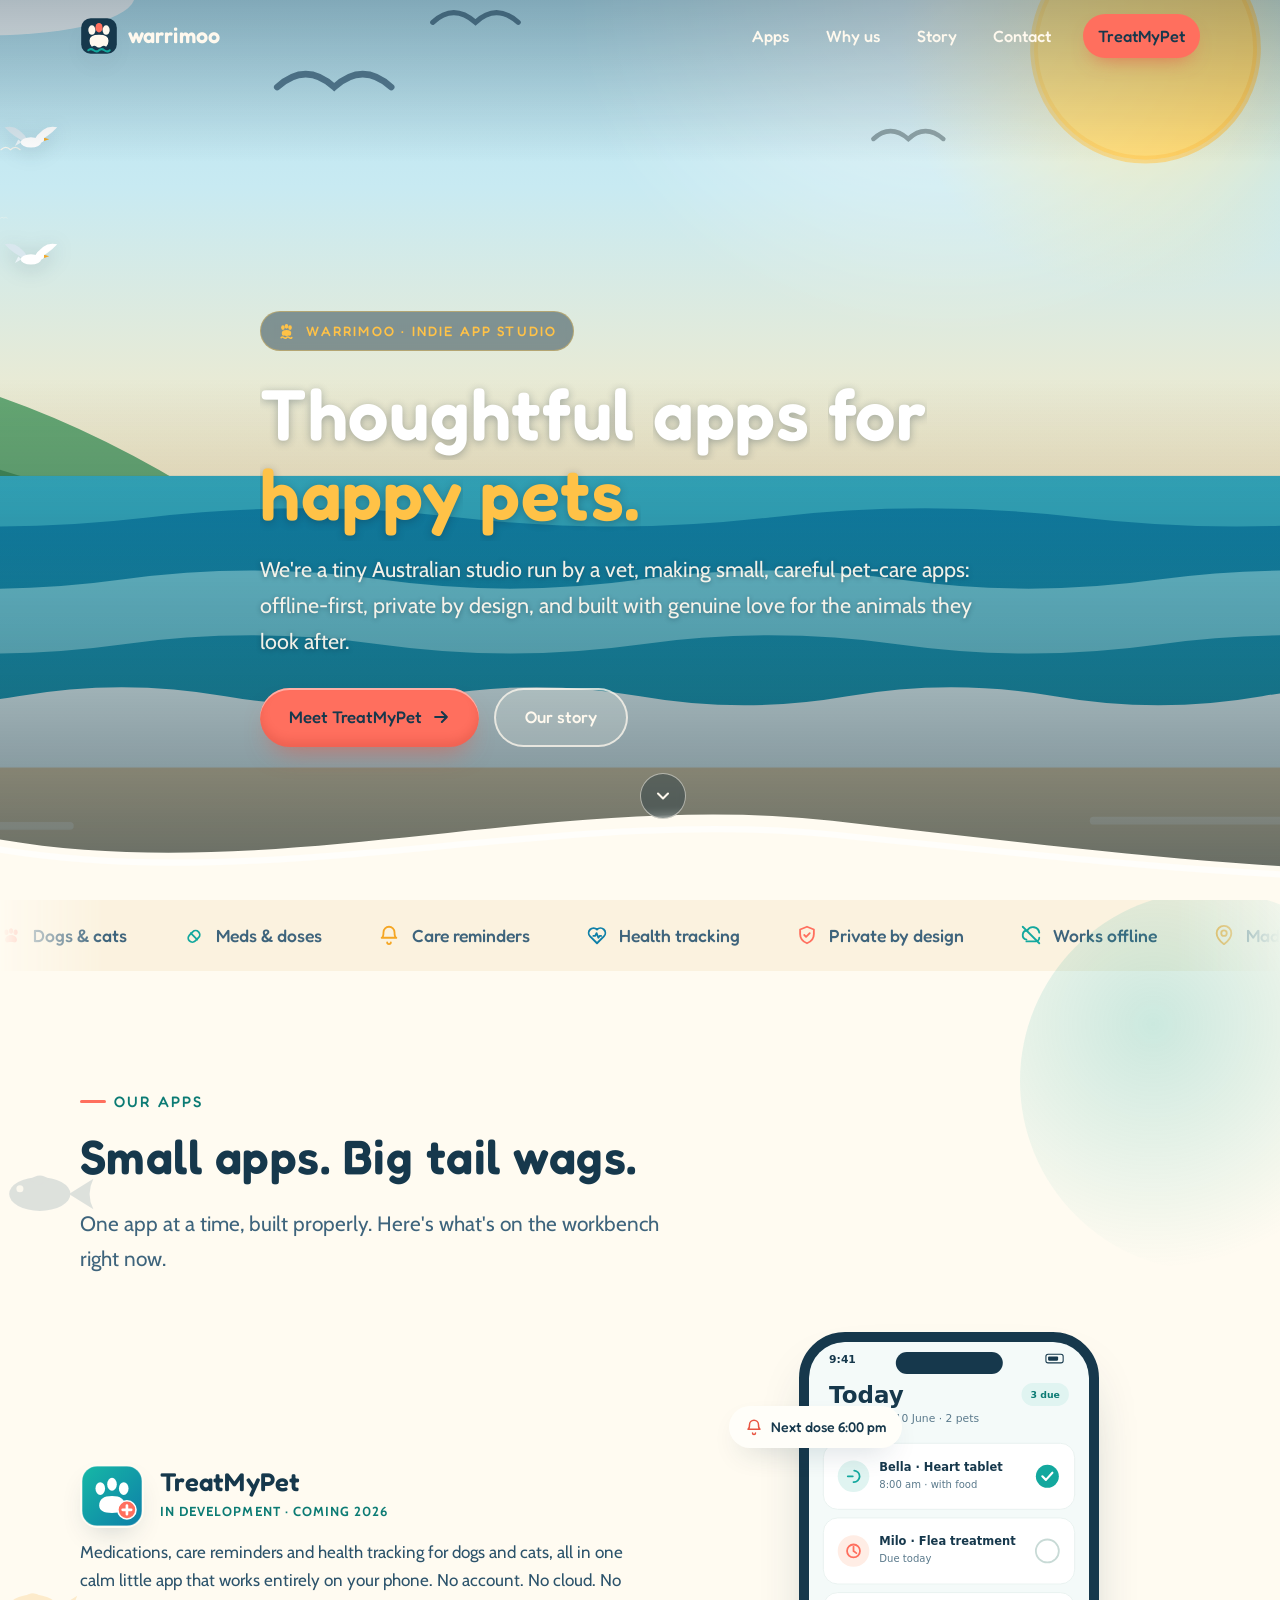
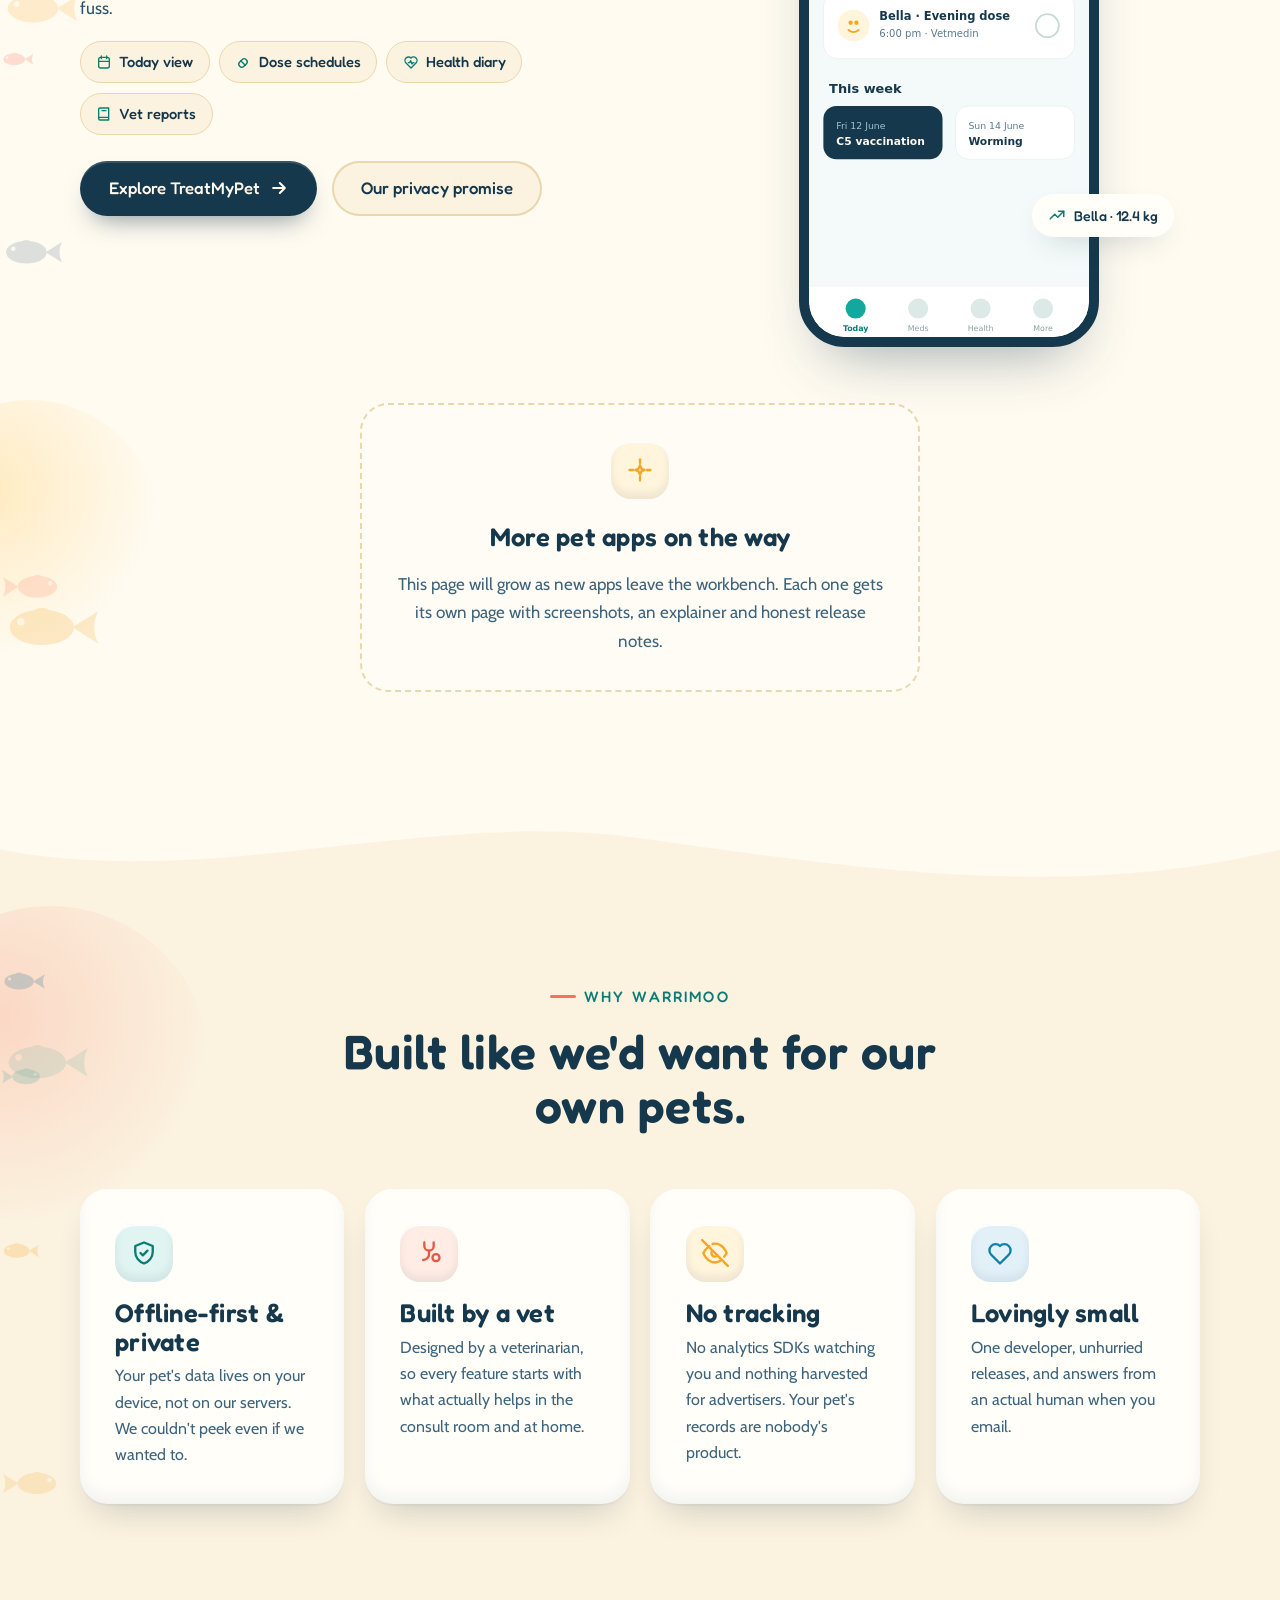
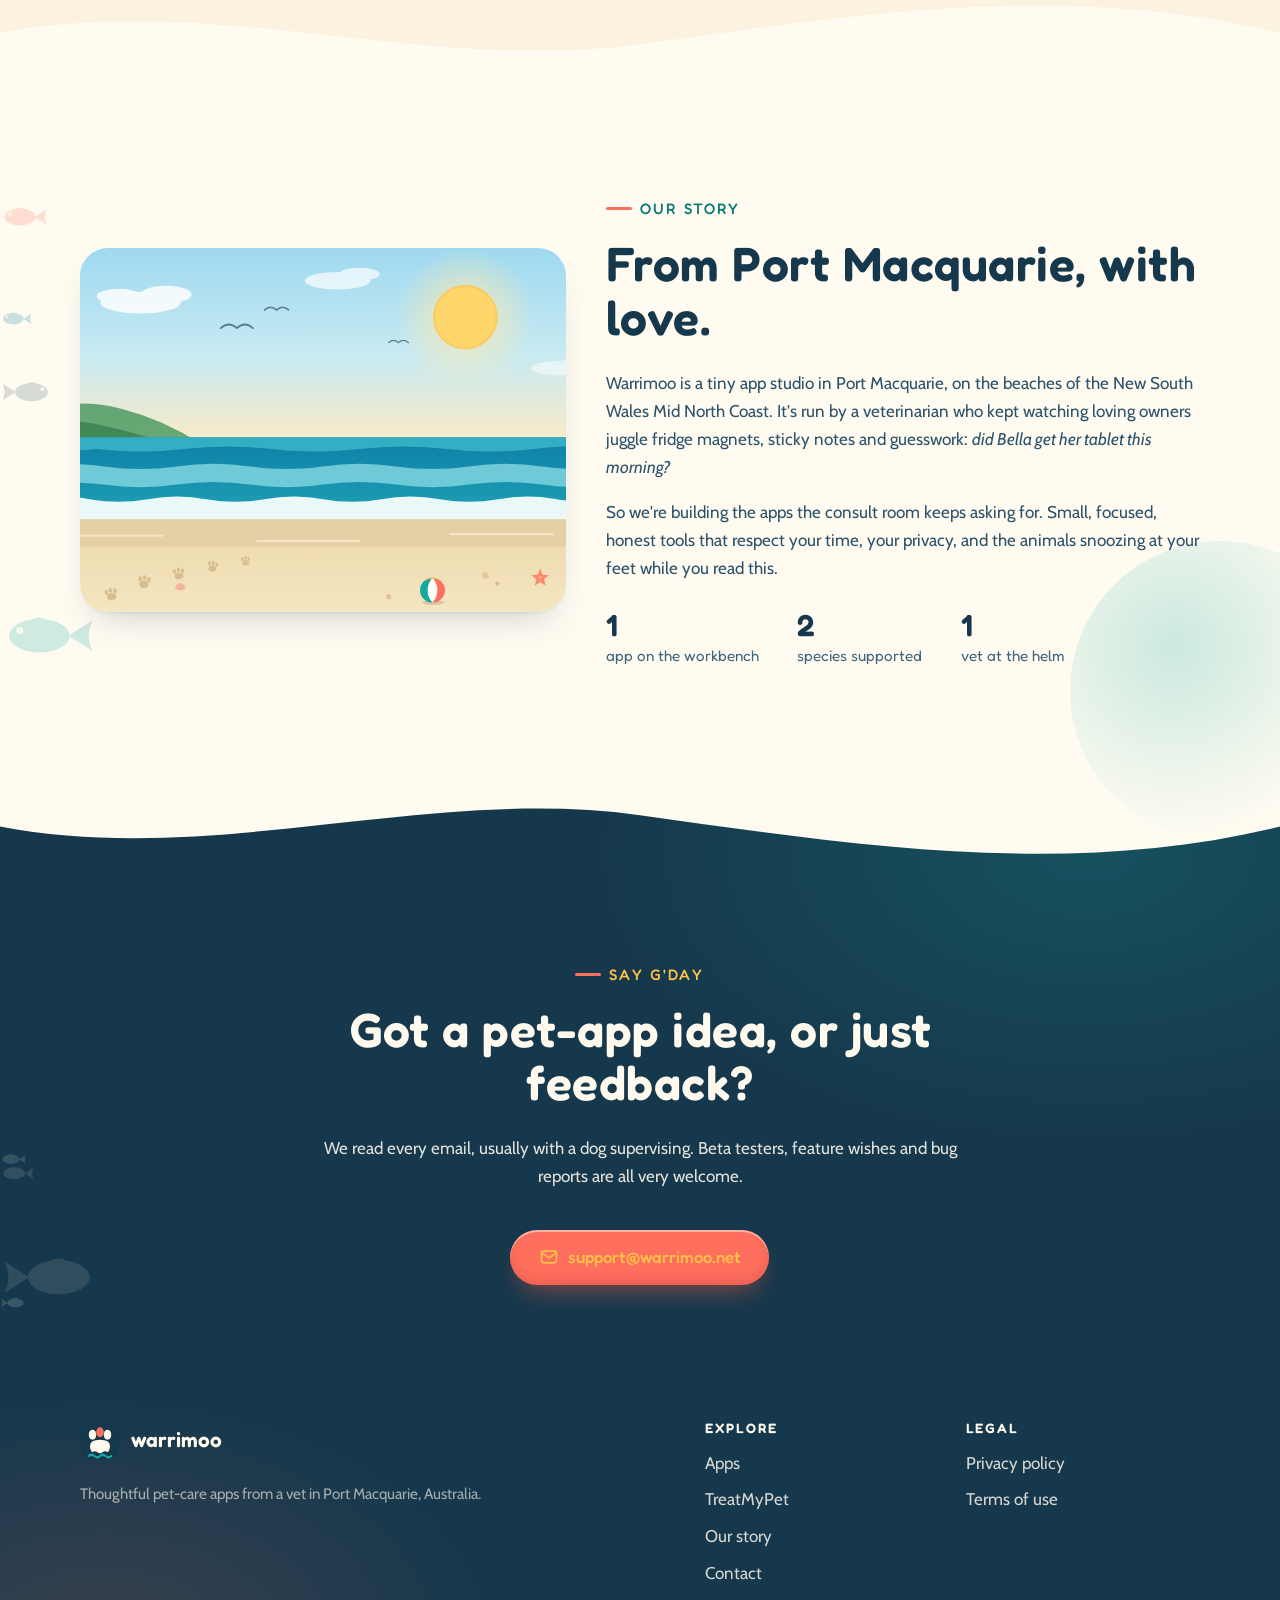
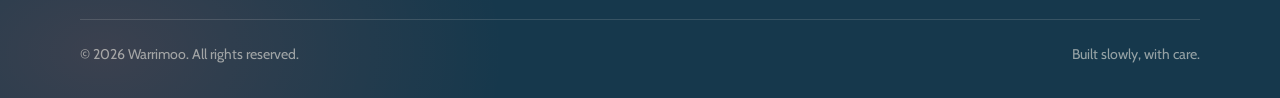
==== commit 90571dfe: "SR updates fish" ====
--- a/index.html
+++ b/index.html
@@ -153,7 +153,7 @@
     </div>
 
     <!-- ============ APPS ============ -->
-    <section class="section" id="apps">
+    <section class="section" id="apps" data-fish="6">
       <div class="blob blob--teal" style="width:380px;height:380px;top:-80px;right:-120px" aria-hidden="true"></div>
       <div class="blob blob--sun" style="width:260px;height:260px;bottom:10%;left:-100px;animation-delay:-6s" aria-hidden="true"></div>
       <div class="container">
@@ -221,7 +221,7 @@
       <svg class="wave-divider" viewBox="0 0 2880 90" preserveAspectRatio="none" aria-hidden="true" style="color:var(--sand-50)">
         <path d="M0,0 H5760 V40 C5280,86 4800,56 4320,30 C3840,4 3360,76 2880,40 C2400,86 1920,56 1440,30 C960,4 480,76 0,40 Z" fill="currentColor"/>
       </svg>
-      <div class="section section--tight">
+      <div class="section section--tight" data-fish="5">
         <div class="blob blob--coral" style="width:320px;height:320px;top:0;left:-110px" aria-hidden="true"></div>
         <div class="container">
           <div class="section-head section-head--center" data-reveal>
@@ -266,11 +266,12 @@
     </section>
 
     <!-- ============ STORY ============ -->
-    <section class="section" id="story">
+    <section class="section" id="story" data-fish="4">
       <div class="blob blob--teal" style="width:300px;height:300px;bottom:-60px;right:-90px;animation-delay:-9s" aria-hidden="true"></div>
       <div class="container">
         <div class="story">
           <div class="story__art" data-reveal="left">
+            <!-- TODO: swap this tile for a real Port Macquarie beach photo -->
             <img src="assets/img/hero-beach.svg" alt="Illustration of a sunny beach with paw prints wandering along the sand" loading="lazy">
           </div>
           <div data-reveal="right" style="--d:.1s">
@@ -293,7 +294,7 @@
       <svg class="wave-divider" viewBox="0 0 2880 90" preserveAspectRatio="none" aria-hidden="true" style="color:var(--sand-50)">
         <path d="M0,0 H5760 V40 C5280,86 4800,56 4320,30 C3840,4 3360,76 2880,40 C2400,86 1920,56 1440,30 C960,4 480,76 0,40 Z" fill="currentColor"/>
       </svg>
-      <section class="section section--tight">
+      <section class="section section--tight" data-fish="4" data-fish-dark>
         <div class="container">
           <div class="contact-card" data-reveal>
             <p class="eyebrow" style="color:var(--sun);justify-content:center">Say g'day</p>
--- a/assets/css/style.css
+++ b/assets/css/style.css
@@ -5,7 +5,8 @@
 
 /* ---------- 1. Tokens ---------- */
 :root {
-  /* hero photo: swap for url("../img/hero-beach.jpg") when the real photo lands */
+  /* the illustrated beach IS the hero art (no photo swap planned); only the
+     Port Macquarie story tile gets a real photo, swapped in index.html */
   --hero-image: url("../img/hero-beach.svg");
 
   /* palette */
@@ -419,6 +420,22 @@
     linear-gradient(to top, rgba(13, 38, 54, 0.62) 0%, rgba(13, 38, 54, 0.26) 30%, rgba(13, 38, 54, 0) 58%);
 }
 
+/* On small screens the headline block sits over the palest bands of the
+   artwork (shallow water, foam edge, sand), so the scrim must reach higher
+   and run darker to keep the cream text readable. */
+@media (max-width: 899px) {
+  .hero__scrim {
+    background:
+      linear-gradient(to bottom, rgba(13, 38, 54, 0.35), rgba(13, 38, 54, 0) 20%),
+      linear-gradient(to top,
+        rgba(13, 38, 54, 0.75) 0%,
+        rgba(13, 38, 54, 0.62) 30%,
+        rgba(13, 38, 54, 0.5) 52%,
+        rgba(13, 38, 54, 0.4) 66%,
+        rgba(13, 38, 54, 0) 90%);
+  }
+}
+
 /* gulls drifting across the sky */
 .hero__birds { position: absolute; inset: 0; pointer-events: none; overflow: clip; }
 .hero__birds svg {
@@ -478,6 +495,64 @@
 @keyframes flap-r {
   from { transform: rotate(-24deg); }
   to   { transform: rotate(22deg); }
+}
+
+/* tap/click a gull and it tumbles into the sea, then climbs back out;
+   padding+negative margin grow the touch target without moving the art */
+.hero__birds svg {
+  pointer-events: auto;
+  cursor: pointer;
+  padding: 12px;
+  margin: -12px;
+}
+.hero__birds svg.is-falling {
+  animation: bird-fall 0.65s cubic-bezier(0.5, 0.05, 0.8, 0.5) forwards;
+}
+.hero__birds svg.is-rising {
+  animation: bird-rise 0.7s var(--ease-spring) forwards;
+}
+@keyframes bird-fall {
+  0%   { transform: translateY(0) rotate(0deg); opacity: 1; }
+  80%  { opacity: 1; }
+  100% { transform: translateY(var(--fall-dist, 320px)) rotate(140deg); opacity: 0; }
+}
+@keyframes bird-rise {
+  0%   { transform: translateY(var(--fall-dist, 320px)) rotate(-28deg); opacity: 0; }
+  35%  { opacity: 1; }
+  100% { transform: translateY(0) rotate(0deg); opacity: 1; }
+}
+
+.bird-splash {
+  position: absolute;
+  width: 10px; height: 10px;
+  transform: translate(-50%, -50%);
+  pointer-events: none;
+}
+.bird-splash::before {
+  content: "";
+  display: block;
+  width: 100%; height: 100%;
+  border-radius: 50%;
+  background: rgba(255, 255, 255, 0.9);
+  animation: splash-ring 0.55s ease-out forwards;
+}
+.bird-splash::after {
+  content: "";
+  position: absolute;
+  left: 50%; top: -2px;
+  width: 5px; height: 5px;
+  border-radius: 50%;
+  background: #fff;
+  box-shadow: -14px -7px 0 -1px #fff, 13px -10px 0 -1px #fff, -3px -16px 0 0 #fff;
+  animation: splash-drops 0.6s ease-out forwards;
+}
+@keyframes splash-ring {
+  to { transform: scale(3.4); opacity: 0; }
+}
+@keyframes splash-drops {
+  from { transform: translate(-50%, 0) scale(0.4); opacity: 0.95; }
+  60%  { opacity: 1; }
+  to   { transform: translate(-50%, -26px) scale(1); opacity: 0; }
 }
 
 /* bubbles in the water: the field wakes on first scroll, then each bubble
@@ -591,6 +666,18 @@
   animation: rise-in 0.9s var(--ease-out) 0.85s forwards;
 }
 
+/* companion to the mobile scrim boost above: heavier shadows + full-strength
+   cream so the type holds up over the bright wave bands */
+@media (max-width: 899px) {
+  .hero__title {
+    text-shadow: 0 1px 3px rgba(13, 38, 54, 0.5), 0 4px 18px rgba(13, 38, 54, 0.45);
+  }
+  .hero__sub {
+    color: var(--cream);
+    text-shadow: 0 1px 3px rgba(13, 38, 54, 0.6), 0 3px 14px rgba(13, 38, 54, 0.45);
+  }
+}
+
 .hero__cta {
   display: flex;
   flex-wrap: wrap;
@@ -689,6 +776,54 @@
 
 @keyframes marquee-x {
   to { transform: translateX(calc(-50% - var(--gap) / 2)); }
+}
+
+/* ---------- 8b. Under-water fish ---------- */
+/* Sections below the hero foam line sit "under the water": JS fills each
+   [data-fish] section with drifting fish that swim behind its content. */
+[data-fish] { position: relative; }
+[data-fish] > .container { position: relative; z-index: 1; }
+
+.fish-layer {
+  position: absolute;
+  inset: 0;
+  overflow: clip;
+  z-index: 0;
+  pointer-events: none;
+}
+
+.fish {
+  position: absolute;
+  left: 0;
+  width: var(--fs, 48px);
+  animation: fish-cross linear infinite;
+  will-change: transform;
+}
+.fish svg {
+  width: 100%;
+  height: auto;
+  animation: fish-bob var(--bob, 4s) ease-in-out infinite alternate;
+}
+.fish--flip svg { scale: -1 1; }
+
+.fish__tail {
+  transform-box: fill-box;
+  transform-origin: 0% 50%;
+  animation: tail-wag 0.7s ease-in-out infinite alternate;
+}
+.fish:nth-child(even) .fish__tail { animation-duration: 1s; animation-delay: -0.35s; }
+
+@keyframes fish-cross {
+  from { transform: translateX(-14vw); }
+  to   { transform: translateX(106vw); }
+}
+@keyframes fish-bob {
+  from { transform: translateY(-7px) rotate(-3deg); }
+  to   { transform: translateY(7px) rotate(3deg); }
+}
+@keyframes tail-wag {
+  from { transform: rotate(13deg); }
+  to   { transform: rotate(-13deg); }
 }
 
 /* ---------- 9. Clay cards & features ---------- */
@@ -1224,5 +1359,5 @@
   .marquee__track { animation: none; }
   [data-reveal] { opacity: 1; transform: none; transition: none; }
   .phone--float, .float-chip, .phone::after { animation: none; }
-  .hero__birds, .hero__bubbles { display: none; }
-}
+  .hero__birds, .hero__bubbles, .fish-layer, .bird-splash { display: none; }
+}
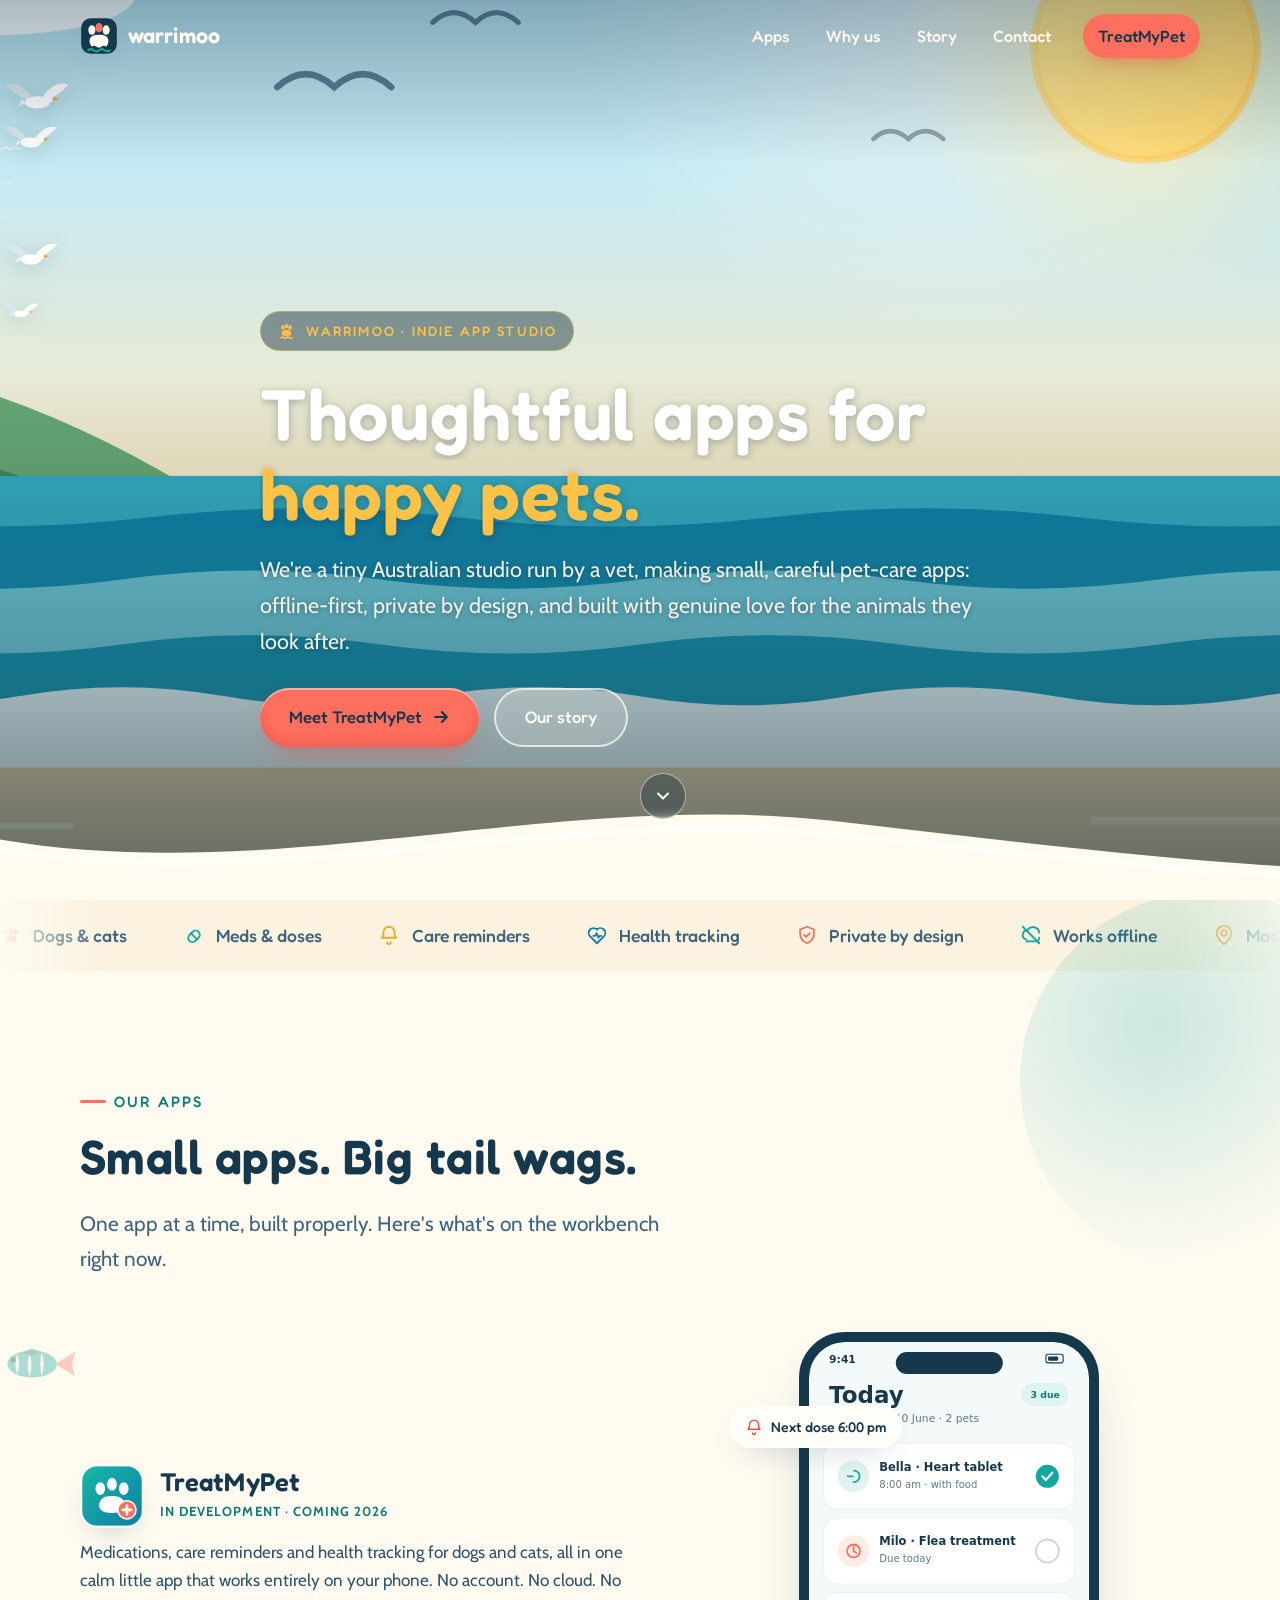
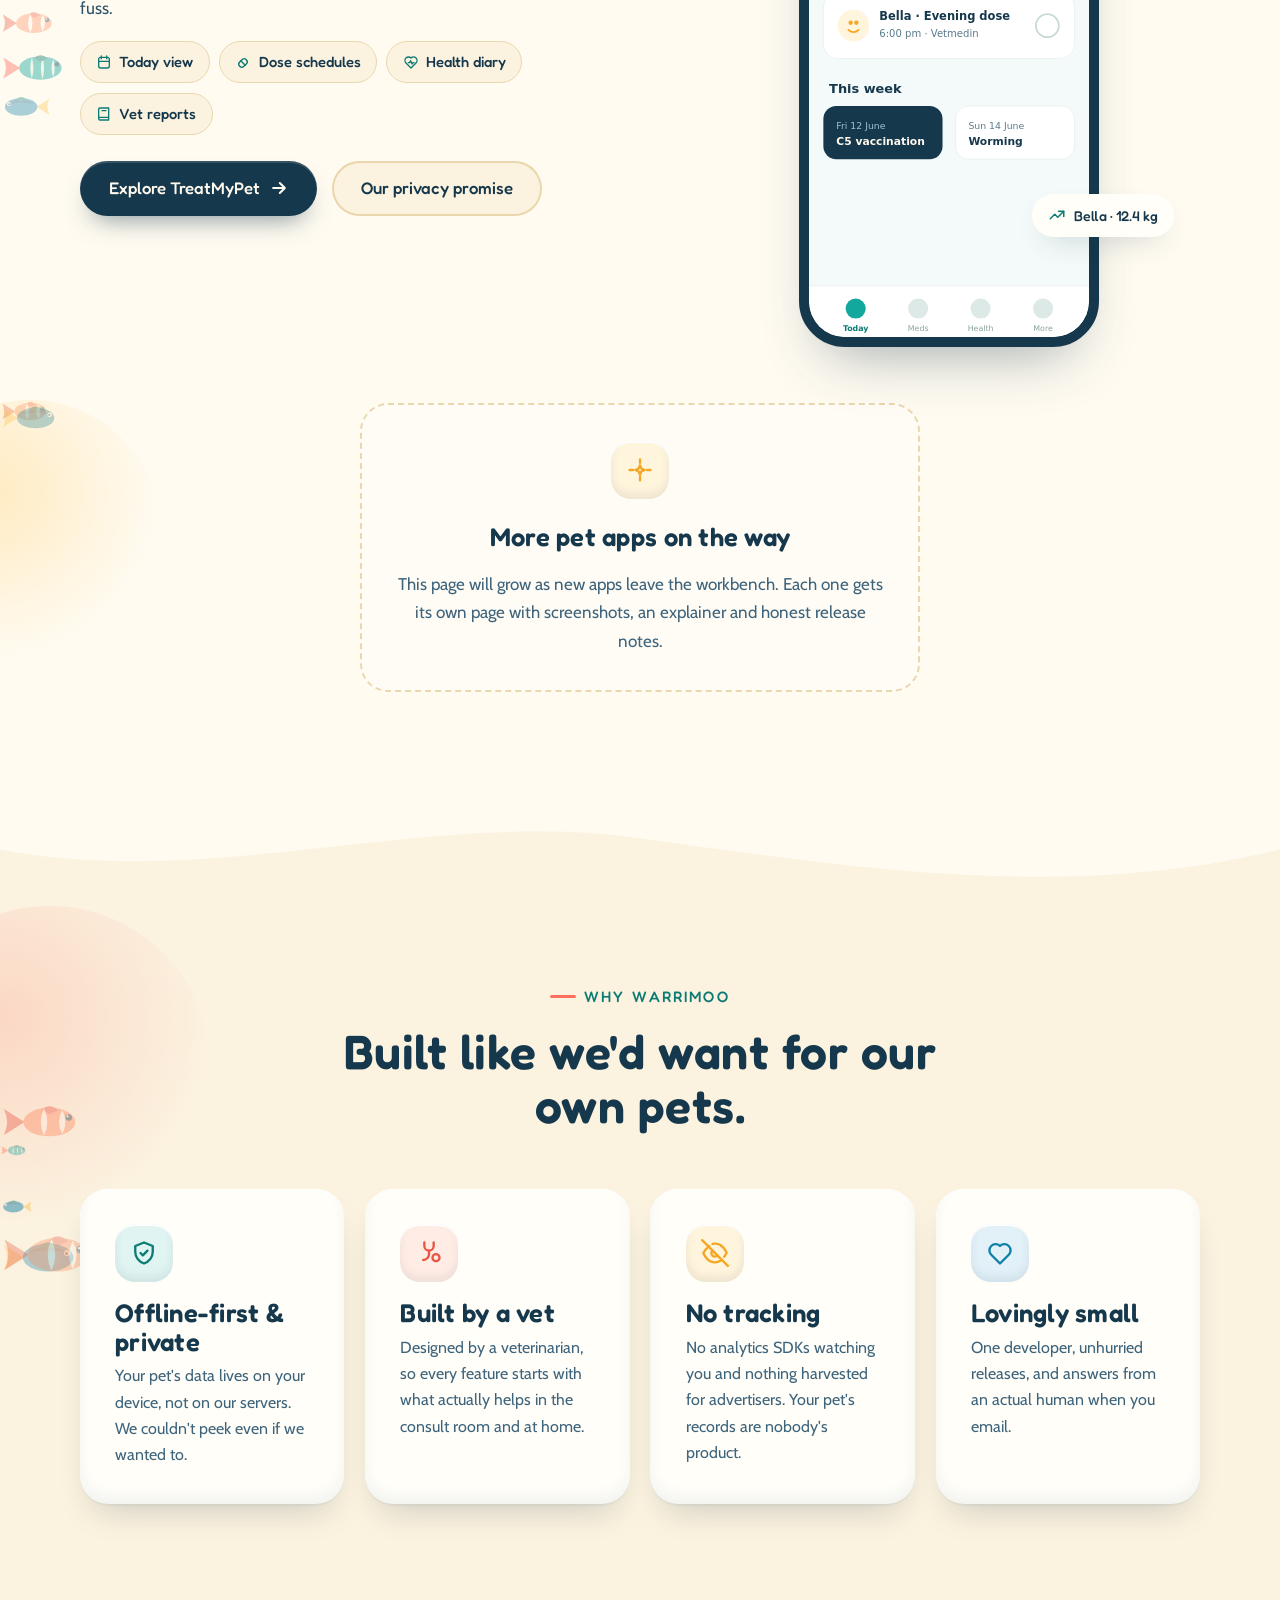
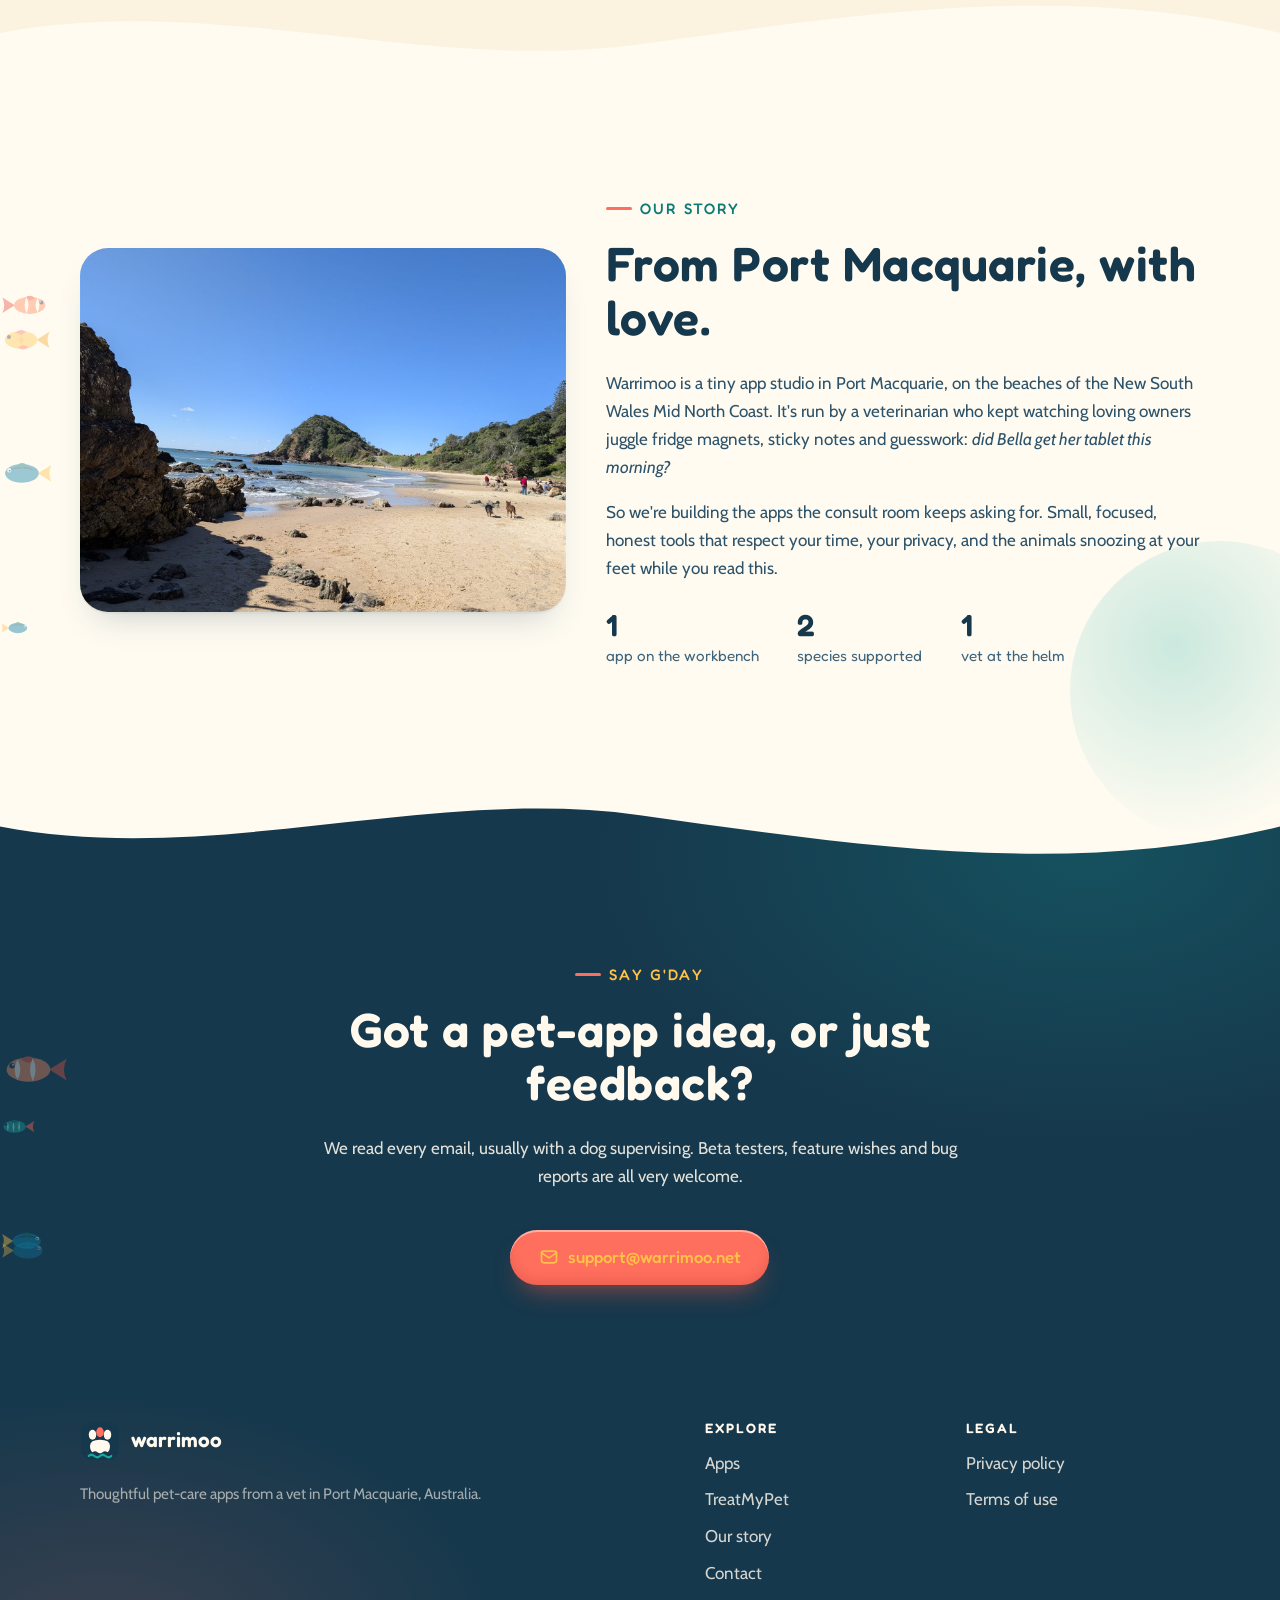
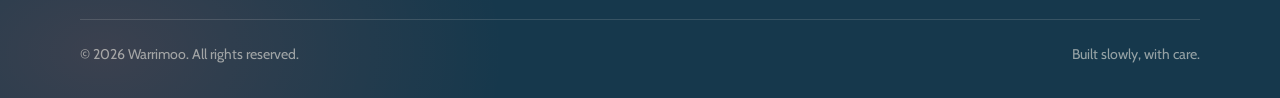
==== commit b39cf981: "sr updates whale whale" ====
--- a/index.html
+++ b/index.html
@@ -62,6 +62,9 @@
         <svg viewBox="0 0 46 18" fill="none" stroke="currentColor" stroke-width="2.4" stroke-linecap="round"><path d="M2 12 Q12 2 22 12 Q32 2 42 12"/></svg>
         <svg viewBox="0 0 46 18" fill="none" stroke="currentColor" stroke-width="2.4" stroke-linecap="round"><path d="M2 12 Q12 2 22 12 Q32 2 42 12"/></svg>
         <svg viewBox="0 0 46 18" fill="none" stroke="currentColor" stroke-width="2.4" stroke-linecap="round"><path d="M2 12 Q12 2 22 12 Q32 2 42 12"/></svg>
+        <svg viewBox="0 0 46 18" fill="none" stroke="currentColor" stroke-width="2.4" stroke-linecap="round"><path d="M2 12 Q12 2 22 12 Q32 2 42 12"/></svg>
+        <svg viewBox="0 0 46 18" fill="none" stroke="currentColor" stroke-width="2.4" stroke-linecap="round"><path d="M2 12 Q12 2 22 12 Q32 2 42 12"/></svg>
+        <svg viewBox="0 0 46 18" fill="none" stroke="currentColor" stroke-width="2.4" stroke-linecap="round"><path d="M2 12 Q12 2 22 12 Q32 2 42 12"/></svg>
         <!-- closer gulls: wings flap, bird grows as it approaches -->
         <svg class="bird-flap bird-flap--a" viewBox="0 0 64 40">
           <g class="bird-flap__inner">
@@ -85,8 +88,46 @@
             <path class="wing wing--r" d="M36 25 Q47 7 61 11 Q52 21 37 28 Z" fill="#FFFFFF"/>
           </g>
         </svg>
+        <svg class="bird-flap bird-flap--c" viewBox="0 0 64 40">
+          <g class="bird-flap__inner">
+            <path class="wing wing--l" d="M30 25 Q19 7 5 11 Q14 21 29 28 Z" fill="#D9E7EE"/>
+            <ellipse cx="33" cy="27" rx="11" ry="5.5" fill="#FFFFFF"/>
+            <path d="M23 27 l-7 4 3.5-7 Z" fill="#EAF3F7"/>
+            <circle cx="43" cy="23" r="4.2" fill="#FFFFFF"/>
+            <path d="M47 22 l5.5 1.8-5.5 1.8 Z" fill="#F5A623"/>
+            <circle cx="44" cy="22" r="0.9" fill="#16384C"/>
+            <path class="wing wing--r" d="M36 25 Q47 7 61 11 Q52 21 37 28 Z" fill="#FFFFFF"/>
+          </g>
+        </svg>
+        <svg class="bird-flap bird-flap--d" viewBox="0 0 64 40">
+          <g class="bird-flap__inner">
+            <path class="wing wing--l" d="M30 25 Q19 7 5 11 Q14 21 29 28 Z" fill="#D9E7EE"/>
+            <ellipse cx="33" cy="27" rx="11" ry="5.5" fill="#FFFFFF"/>
+            <path d="M23 27 l-7 4 3.5-7 Z" fill="#EAF3F7"/>
+            <circle cx="43" cy="23" r="4.2" fill="#FFFFFF"/>
+            <path d="M47 22 l5.5 1.8-5.5 1.8 Z" fill="#F5A623"/>
+            <circle cx="44" cy="22" r="0.9" fill="#16384C"/>
+            <path class="wing wing--r" d="M36 25 Q47 7 61 11 Q52 21 37 28 Z" fill="#FFFFFF"/>
+          </g>
+        </svg>
       </div>
       <div class="hero__scrim" aria-hidden="true"></div>
+
+      <!-- breaching whale: leaps on a long loop, crashes back with a splash -->
+      <div class="hero__whale" aria-hidden="true">
+        <svg class="whale" viewBox="0 0 170 90">
+          <!-- arched body with a long tail stock bending down toward the flukes -->
+          <path d="M12 42 Q20 22 44 14 Q72 6 94 14 Q112 20 122 32 Q132 44 142 58 Q130 54 122 48 Q110 60 88 62 Q54 66 30 58 Q14 52 12 42 Z" fill="#1D4660"/>
+          <g class="whale__flukes">
+            <path d="M136 52 Q152 44 166 50 Q156 60 146 62 Q152 72 150 84 Q138 72 132 60 Q133 55 136 52 Z" fill="#1D4660"/>
+          </g>
+          <!-- long humpback pectoral fin -->
+          <path d="M50 50 Q64 68 86 74 Q66 78 52 68 Q44 58 50 50 Z" fill="#16384C"/>
+          <path d="M14 44 Q28 58 54 61 Q38 64 26 58 Q16 52 14 44 Z" fill="#FFF9EE" opacity="0.4"/>
+          <circle cx="25" cy="37" r="2.6" fill="#FFF9EE"/>
+        </svg>
+        <span class="whale-splash"></span>
+      </div>
 
       <div class="hero__content container">
         <p class="hero__kicker">
@@ -271,8 +312,7 @@
       <div class="container">
         <div class="story">
           <div class="story__art" data-reveal="left">
-            <!-- TODO: swap this tile for a real Port Macquarie beach photo -->
-            <img src="assets/img/hero-beach.svg" alt="Illustration of a sunny beach with paw prints wandering along the sand" loading="lazy">
+            <img src="assets/img/port-macquarie.jpg" alt="Shelly Beach at Port Macquarie: golden sand, rocky outcrops, a green headland and two dogs playing on the beach" loading="lazy" width="1400" height="1054">
           </div>
           <div data-reveal="right" style="--d:.1s">
             <p class="eyebrow">Our story</p>
--- a/assets/css/style.css
+++ b/assets/css/style.css
@@ -5,8 +5,8 @@
 
 /* ---------- 1. Tokens ---------- */
 :root {
-  /* the illustrated beach IS the hero art (no photo swap planned); only the
-     Port Macquarie story tile gets a real photo, swapped in index.html */
+  /* the illustrated beach IS the hero art (no photo swap planned); the
+     Port Macquarie story tile uses the real photo at img/port-macquarie.jpg */
   --hero-image: url("../img/hero-beach.svg");
 
   /* palette */
@@ -447,6 +447,9 @@
 .hero__birds svg:nth-child(1) { top: 16%; animation-duration: 36s, 4.2s; animation-delay: -8s, 0s; }
 .hero__birds svg:nth-child(2) { top: 24%; width: 32px; animation-duration: 46s, 5.1s; animation-delay: -24s, -1.4s; opacity: 0.85; }
 .hero__birds svg:nth-child(3) { top: 10%; width: 24px; animation-duration: 58s, 6s; animation-delay: -40s, -2.6s; opacity: 0.7; }
+.hero__birds svg:nth-child(4) { top: 20%; width: 36px; animation-duration: 41s, 4.8s; animation-delay: -16s, -0.8s; opacity: 0.9; }
+.hero__birds svg:nth-child(5) { top: 6%;  width: 26px; animation-duration: 52s, 5.6s; animation-delay: -33s, -2s; opacity: 0.75; }
+.hero__birds svg:nth-child(6) { top: 30%; width: 28px; animation-duration: 44s, 5.3s; animation-delay: -5s, -3.1s; opacity: 0.8; }
 
 @keyframes bird-cross {
   from { left: -8%; }
@@ -466,6 +469,8 @@
 }
 .hero__birds .bird-flap--a { top: 26%; animation-duration: 34s; animation-delay: -6s; }
 .hero__birds .bird-flap--b { top: 13%; animation-duration: 47s; animation-delay: -28s; }
+.hero__birds .bird-flap--c { top: 33%; width: 64px; animation-duration: 40s; animation-delay: -19s; }
+.hero__birds .bird-flap--d { top: 8%;  width: 96px; animation-duration: 56s; animation-delay: -44s; }
 
 .bird-flap__inner {
   animation: bird-approach linear infinite, bird-bob ease-in-out infinite alternate;
@@ -475,6 +480,8 @@
 /* approach duration must match the cross duration so each pass restarts small at the left */
 .bird-flap--a .bird-flap__inner { animation-duration: 34s, 5s;   animation-delay: -6s, -2s; }
 .bird-flap--b .bird-flap__inner { animation-duration: 47s, 5.6s; animation-delay: -28s, -3.2s; }
+.bird-flap--c .bird-flap__inner { animation-duration: 40s, 5.3s; animation-delay: -19s, -1.1s; }
+.bird-flap--d .bird-flap__inner { animation-duration: 56s, 6.1s; animation-delay: -44s, -2.7s; }
 @keyframes bird-approach {
   from { scale: 0.38; }
   to   { scale: 1.45; }
@@ -487,6 +494,8 @@
 .bird-flap .wing--l { transform-origin: 92% 80%; animation-name: flap-l; }
 .bird-flap .wing--r { transform-origin: 8% 80%; animation-name: flap-r; }
 .bird-flap--b .wing { animation-duration: 1.05s; animation-delay: -0.4s; }
+.bird-flap--c .wing { animation-duration: 0.95s; animation-delay: -0.2s; }
+.bird-flap--d .wing { animation-duration: 1.12s; animation-delay: -0.55s; }
 
 @keyframes flap-l {
   from { transform: rotate(24deg); }
@@ -553,6 +562,88 @@
   from { transform: translate(-50%, 0) scale(0.4); opacity: 0.95; }
   60%  { opacity: 1; }
   to   { transform: translate(-50%, -26px) scale(1); opacity: 0; }
+}
+
+/* breaching whale: one 16s cycle — burst out, hang, crash down, long rest.
+   The stage sits in the air; +150px in the keyframes is the waterline. */
+.hero__whale {
+  position: absolute;
+  top: 55%;
+  left: 64%;
+  width: clamp(110px, 15vw, 185px);
+  z-index: 1;
+  pointer-events: none;
+}
+.hero__whale .whale {
+  width: 100%;
+  height: auto;
+  opacity: 0;
+  transform: translate(0, 150px) rotate(22deg);
+  filter: drop-shadow(0 6px 14px rgba(13, 38, 54, 0.3));
+  animation: whale-breach 16s linear 2.5s infinite;
+  will-change: transform, opacity;
+}
+@keyframes whale-breach {
+  0%, 1.5% { transform: translate(0, 150px) rotate(22deg); opacity: 0; animation-timing-function: cubic-bezier(0.18, 0.7, 0.35, 1); }
+  2.5%     { opacity: 1; }
+  8.5%     { transform: translate(-26px, -150px) rotate(-10deg); animation-timing-function: cubic-bezier(0.55, 0, 0.8, 0.35); }
+  14%      { transform: translate(-56px, 142px) rotate(-46deg); opacity: 1; }
+  15.5%, 100% { transform: translate(-60px, 165px) rotate(-48deg); opacity: 0; }
+}
+
+/* the tail works through the whole leap */
+.whale__flukes {
+  transform-box: fill-box;
+  transform-origin: 10% 30%;
+  animation: fluke-flex 0.9s ease-in-out infinite alternate;
+}
+@keyframes fluke-flex {
+  from { transform: rotate(10deg); }
+  to   { transform: rotate(-11deg); }
+}
+
+.whale-splash {
+  position: absolute;
+  left: -34%;
+  top: 175%;
+  width: 90%;
+  transform-origin: 50% 100%;
+  opacity: 0;
+  animation: whale-splash-cycle 16s linear 2.5s infinite;
+}
+.whale-splash::before {
+  content: "";
+  display: block;
+  width: 100%;
+  aspect-ratio: 2.6 / 1;
+  border-radius: 50%;
+  background: radial-gradient(closest-side, rgba(255, 255, 255, 0.95), rgba(255, 255, 255, 0.4) 58%, transparent 74%);
+}
+.whale-splash::after {
+  content: "";
+  position: absolute;
+  left: 50%;
+  top: -10px;
+  width: 9px; height: 9px;
+  border-radius: 50%;
+  background: #fff;
+  box-shadow:
+    -26px -14px 0 -2px #fff, 22px -18px 0 -2px #fff,
+    -8px -30px 0 -1px #fff, 10px -26px 0 -3px #fff,
+    38px -6px 0 -3px #fff, -40px -4px 0 -3px #fff;
+  animation: whale-drops 16s linear 2.5s infinite;
+}
+@keyframes whale-splash-cycle {
+  0%, 13%   { opacity: 0; transform: scale(0.25); }
+  14.5%     { opacity: 1; transform: scale(0.9); }
+  18%       { opacity: 0.9; transform: scale(1.08); }
+  24%, 100% { opacity: 0; transform: scale(1.2); }
+}
+@keyframes whale-drops {
+  0%, 13%   { transform: translate(-50%, 8px) scale(0.4); opacity: 0; }
+  14.5%     { opacity: 1; }
+  22%       { transform: translate(-50%, -34px) scale(1); opacity: 0.95; }
+  26%, 100% { transform: translate(-50%, -46px) scale(1); opacity: 0; }
 }
 
 /* bubbles in the water: the field wakes on first scroll, then each bubble
@@ -1359,5 +1450,5 @@
   .marquee__track { animation: none; }
   [data-reveal] { opacity: 1; transform: none; transition: none; }
   .phone--float, .float-chip, .phone::after { animation: none; }
-  .hero__birds, .hero__bubbles, .fish-layer, .bird-splash { display: none; }
-}
+  .hero__birds, .hero__bubbles, .fish-layer, .bird-splash, .hero__whale { display: none; }
+}
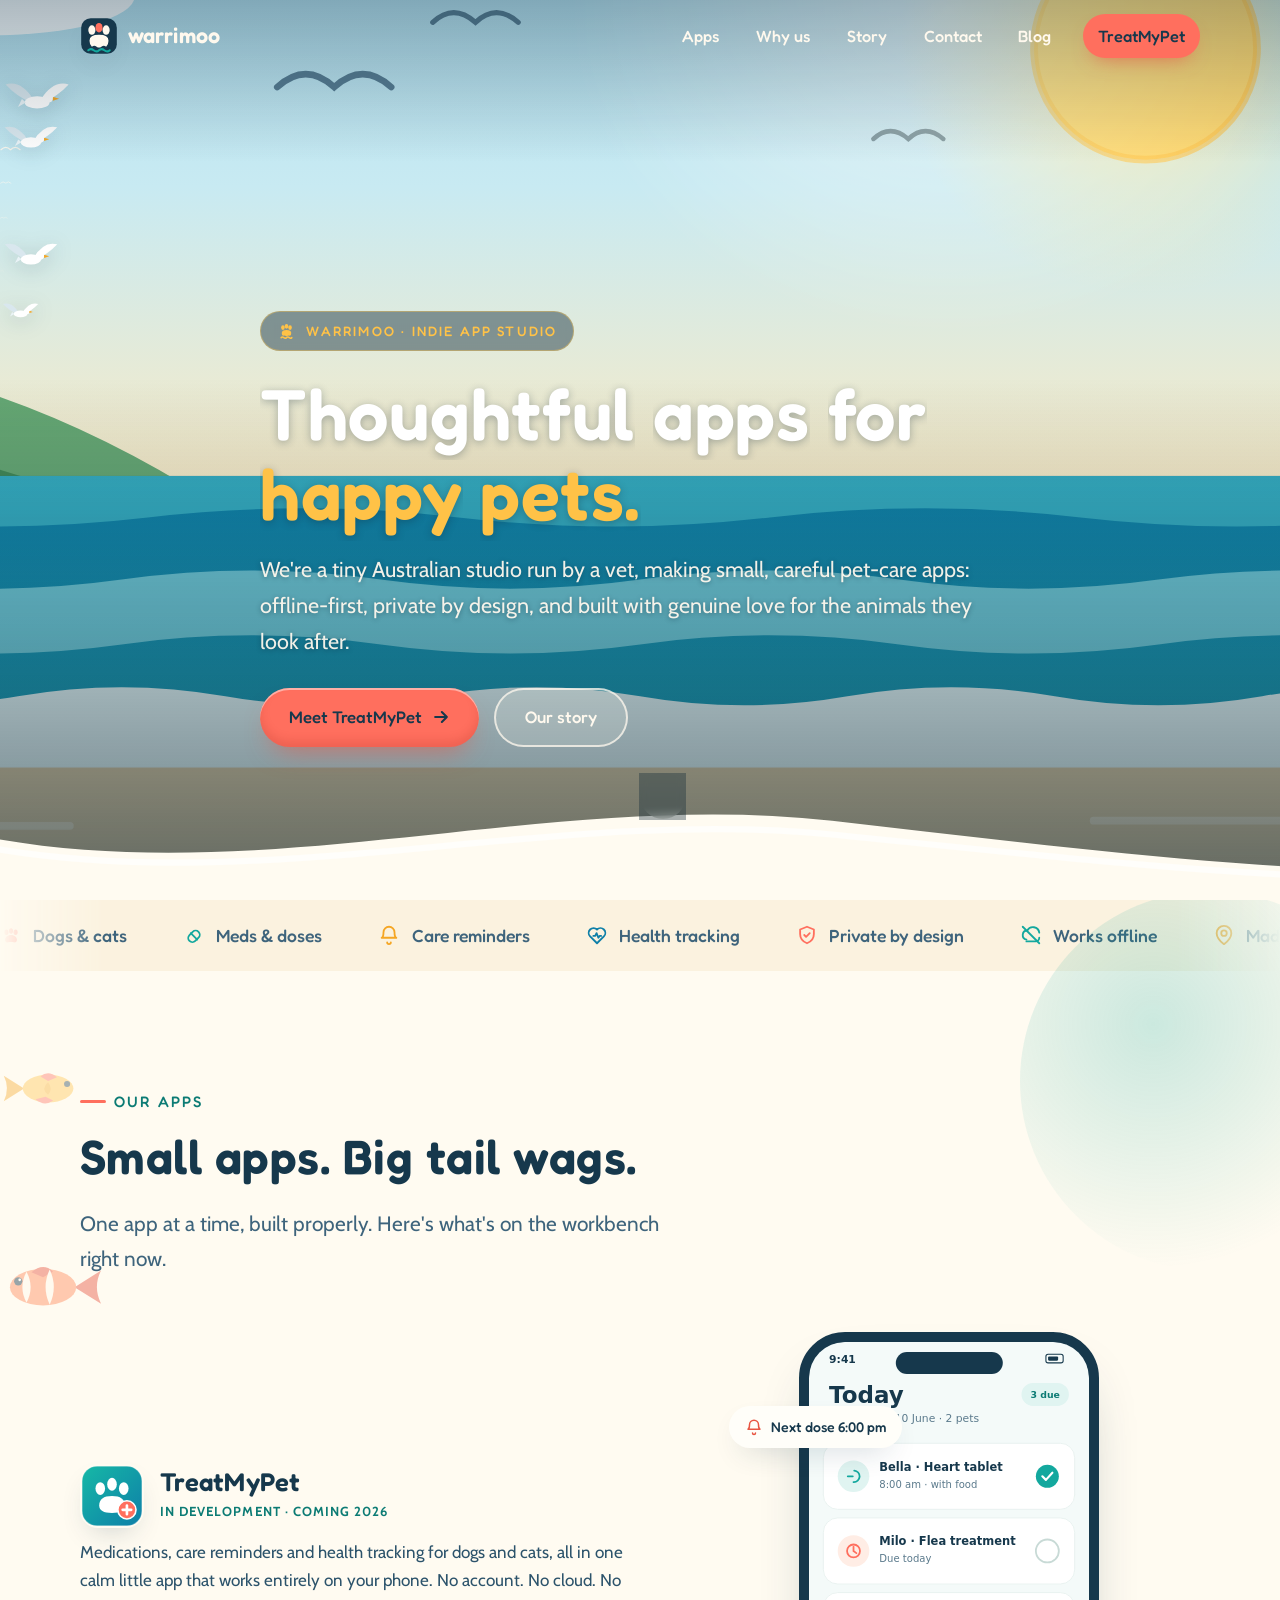
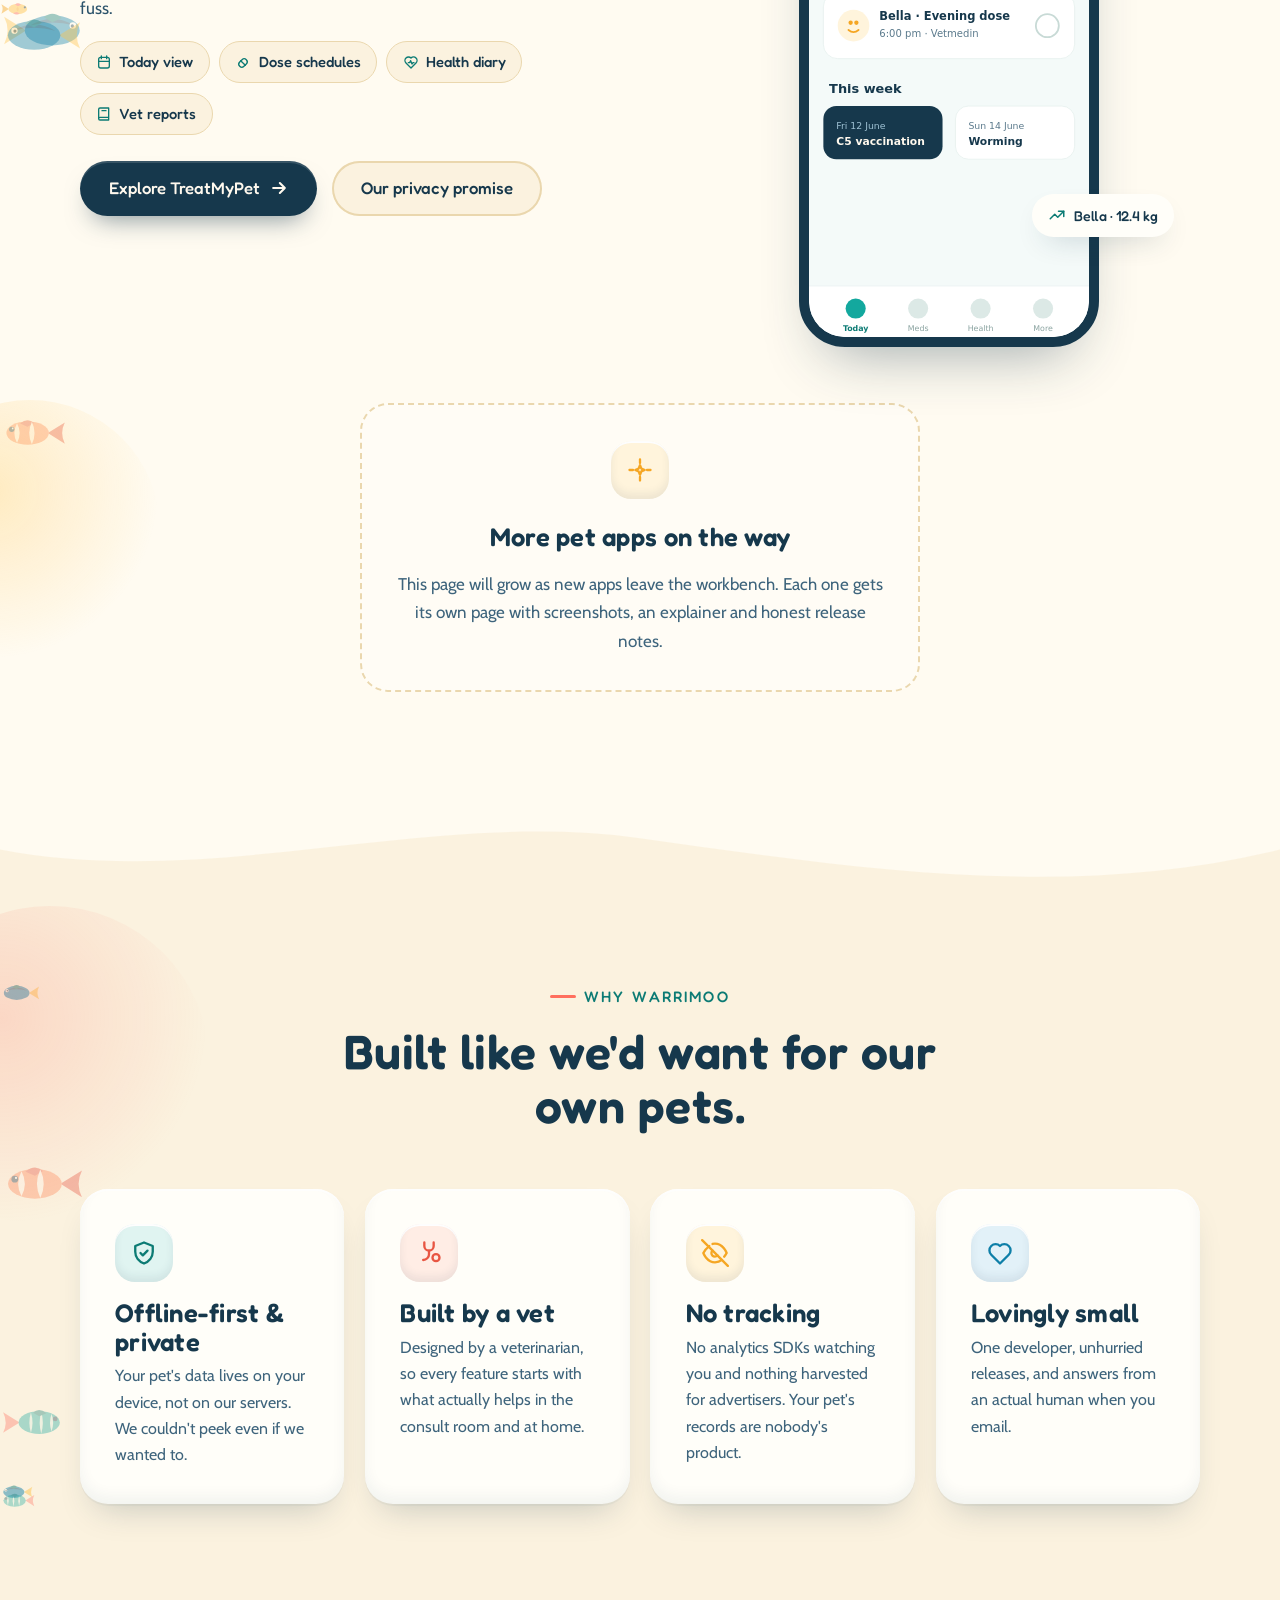
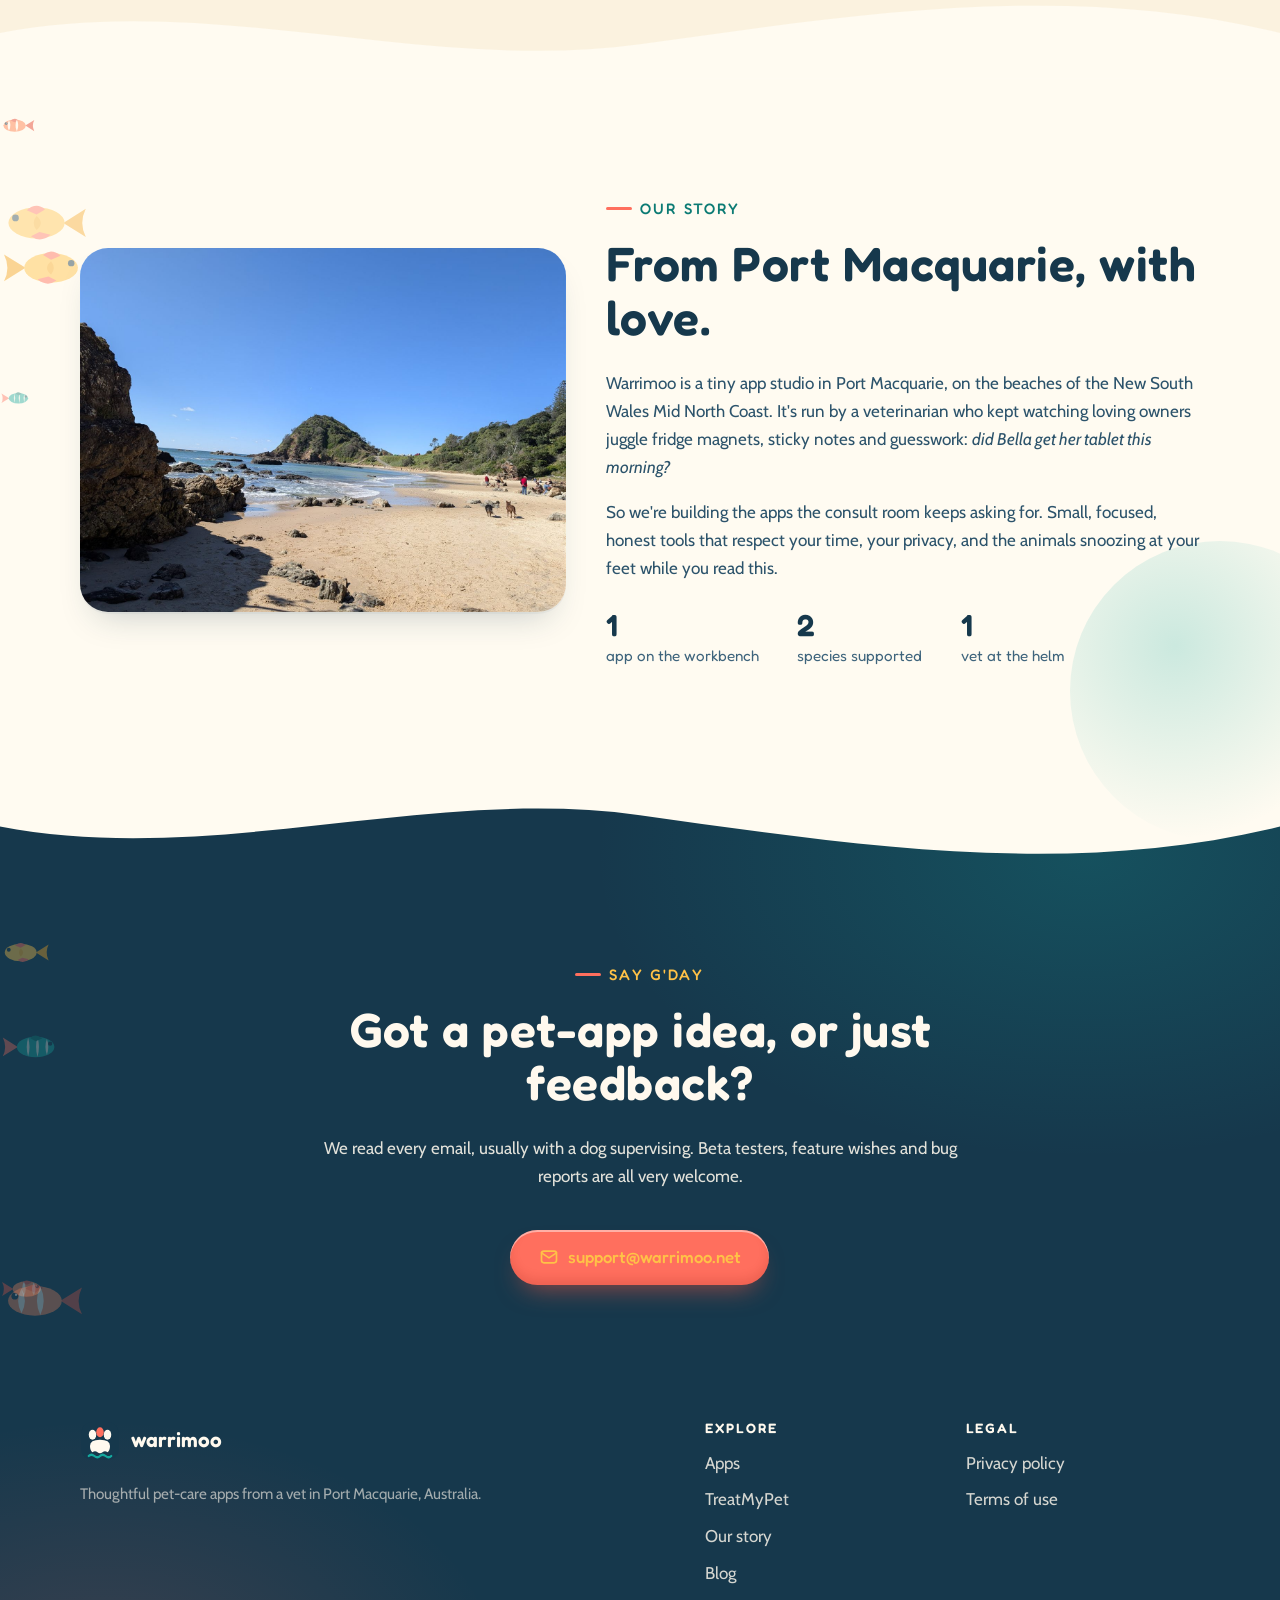
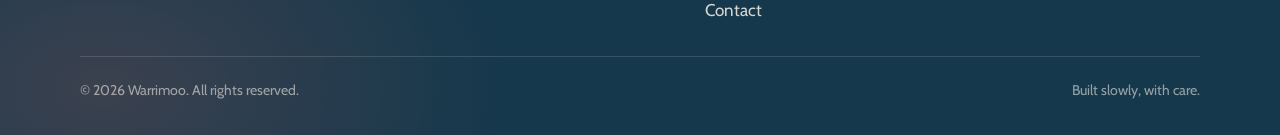
==== commit 9d59c6e5: "sr update blog blog update" ====
--- a/index.html
+++ b/index.html
@@ -32,6 +32,7 @@
         <a href="#why">Why us</a>
         <a href="#story">Story</a>
         <a href="#contact">Contact</a>
+        <a href="https://blog.warrimoo.net">Blog</a>
         <a class="nav-cta" href="apps/treatmypet.html">TreatMyPet</a>
       </nav>
       <button class="nav-toggle" aria-expanded="false" aria-controls="mobile-nav" aria-label="Menu">
@@ -46,6 +47,7 @@
     <a href="#story">Our story</a>
     <a href="#contact">Contact</a>
     <a href="privacy.html">Privacy</a>
+    <a href="https://blog.warrimoo.net">Blog</a>
     <svg class="mobile-nav__paw" viewBox="0 0 24 24" fill="currentColor" aria-hidden="true" style="color:var(--cream)">
       <ellipse cx="7" cy="9" rx="2.2" ry="3"/><ellipse cx="12" cy="7.5" rx="2.2" ry="3"/><ellipse cx="17" cy="9" rx="2.2" ry="3"/>
       <path d="M12 12c4 0 6.5 2.6 6.5 5.2 0 2-1.6 3.3-3.3 2.8-1.2-.3-2-.5-3.2-.5s-2 .2-3.2.5c-1.7.5-3.3-.8-3.3-2.8C5.5 14.6 8 12 12 12Z"/>
@@ -361,6 +363,7 @@
                 <li><a href="#apps">Apps</a></li>
                 <li><a href="apps/treatmypet.html">TreatMyPet</a></li>
                 <li><a href="#story">Our story</a></li>
+                <li><a href="https://blog.warrimoo.net">Blog</a></li>
                 <li><a href="mailto:support@warrimoo.net">Contact</a></li>
               </ul>
             </div>
--- a/assets/css/style.css
+++ b/assets/css/style.css
@@ -336,6 +336,7 @@
 .mobile-nav.is-open a:nth-child(3) { transition-delay: 0.2s; }
 .mobile-nav.is-open a:nth-child(4) { transition-delay: 0.26s; }
 .mobile-nav.is-open a:nth-child(5) { transition-delay: 0.32s; }
+.mobile-nav.is-open a:nth-child(6) { transition-delay: 0.38s; }
 .mobile-nav a:hover { color: var(--sun); }
 .mobile-nav .mobile-nav__paw { margin: 1.6rem auto 0; width: 44px; opacity: 0.5; }
 body.nav-locked { overflow: hidden; }
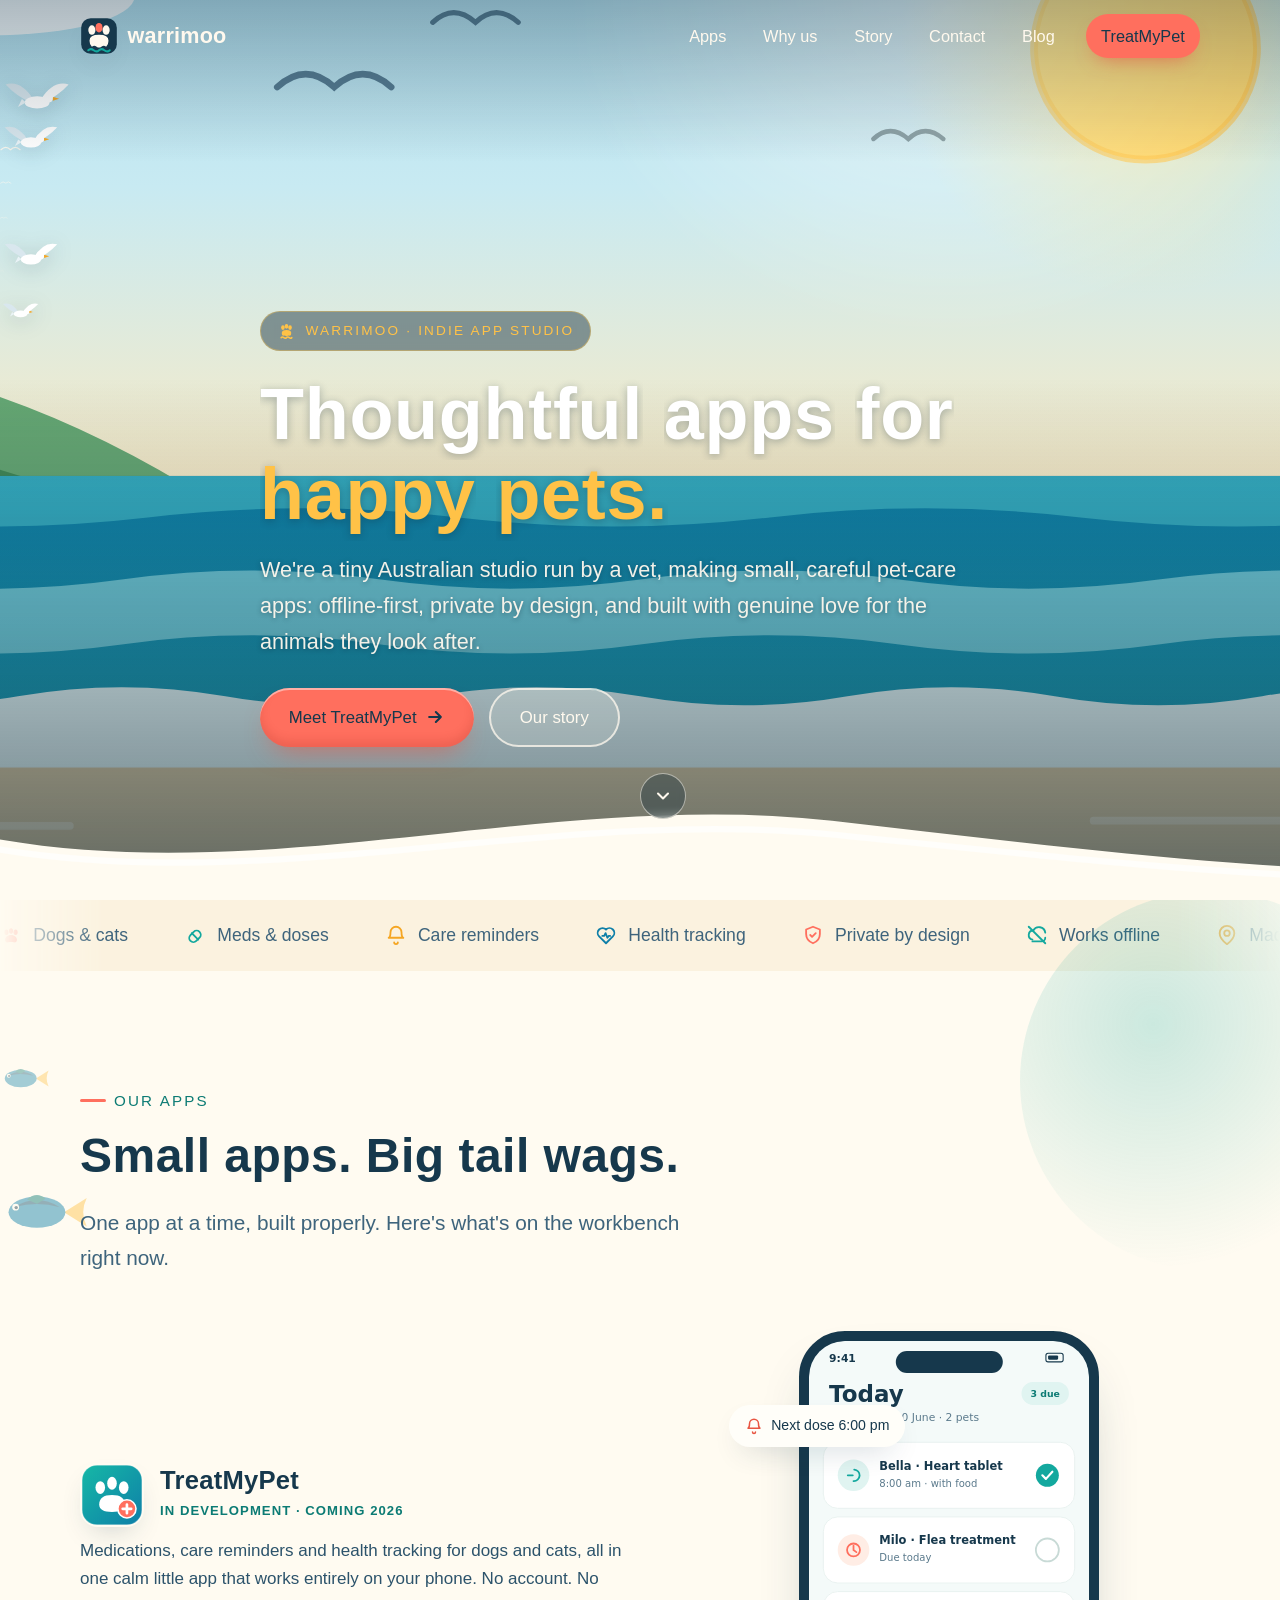
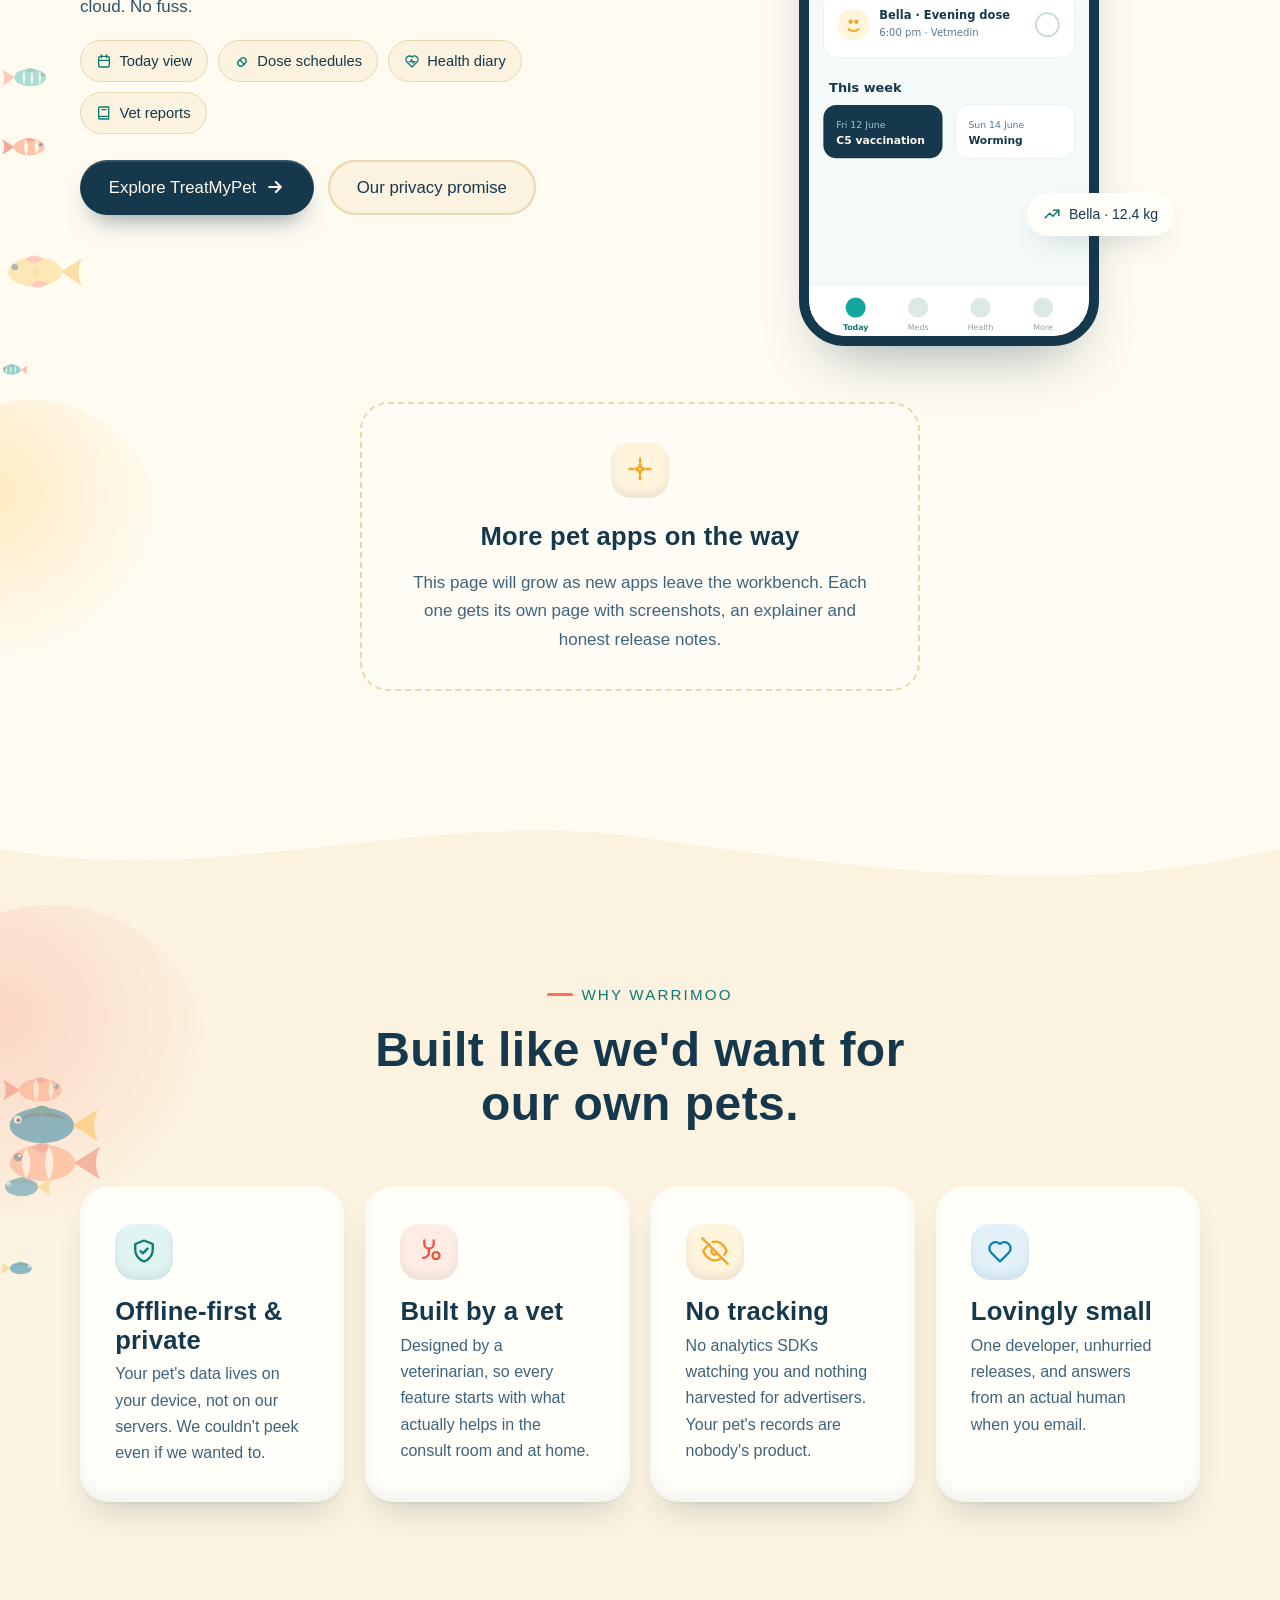
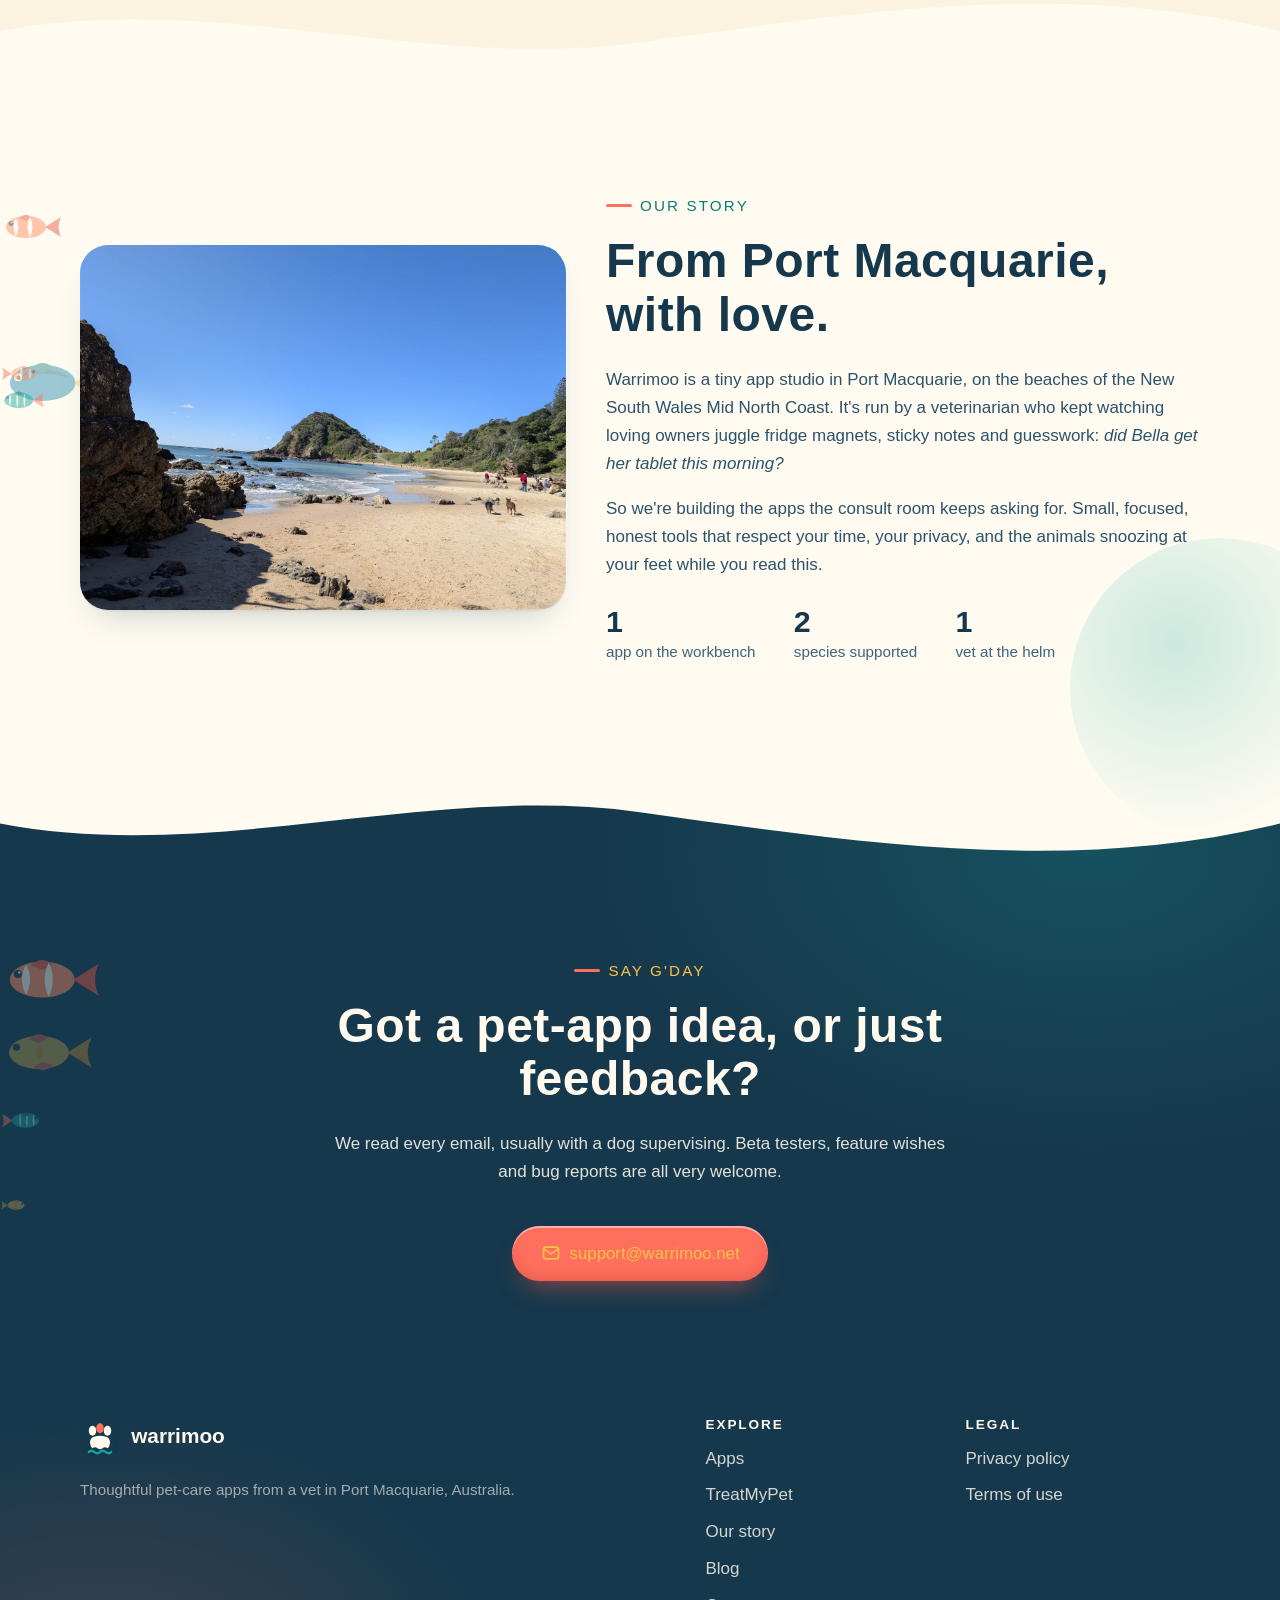
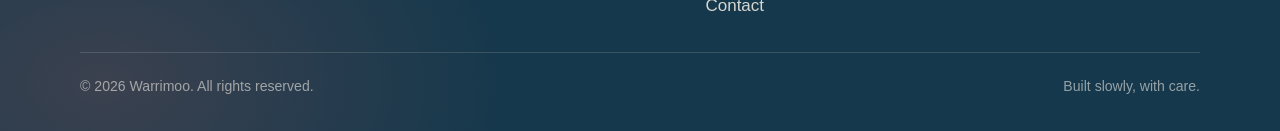
==== commit c031bbb8: "Add Content-Security-Policy and referrer meta tags to all pages GitHub Pages cannot send custom resp" ====
--- a/index.html
+++ b/index.html
@@ -3,6 +3,9 @@
 <head>
   <meta charset="UTF-8">
   <meta name="viewport" content="width=device-width, initial-scale=1">
+  <!-- GitHub Pages can't send security headers, so CSP + referrer ship as meta tags -->
+  <meta http-equiv="Content-Security-Policy" content="default-src 'self'; script-src 'self'; style-src 'self' 'unsafe-inline' https://fonts.googleapis.com; font-src https://fonts.gstatic.com; img-src 'self'; object-src 'none'; base-uri 'self'; form-action 'none'; frame-src 'none'">
+  <meta name="referrer" content="strict-origin-when-cross-origin">
   <title>Warrimoo | Thoughtful apps for happy pets</title>
   <meta name="description" content="Warrimoo is a tiny Australian indie studio run by a vet, building thoughtful, offline-first pet-care apps. First up: TreatMyPet, with medications, reminders and health tracking for dogs and cats.">
   <meta name="theme-color" content="#16384C">
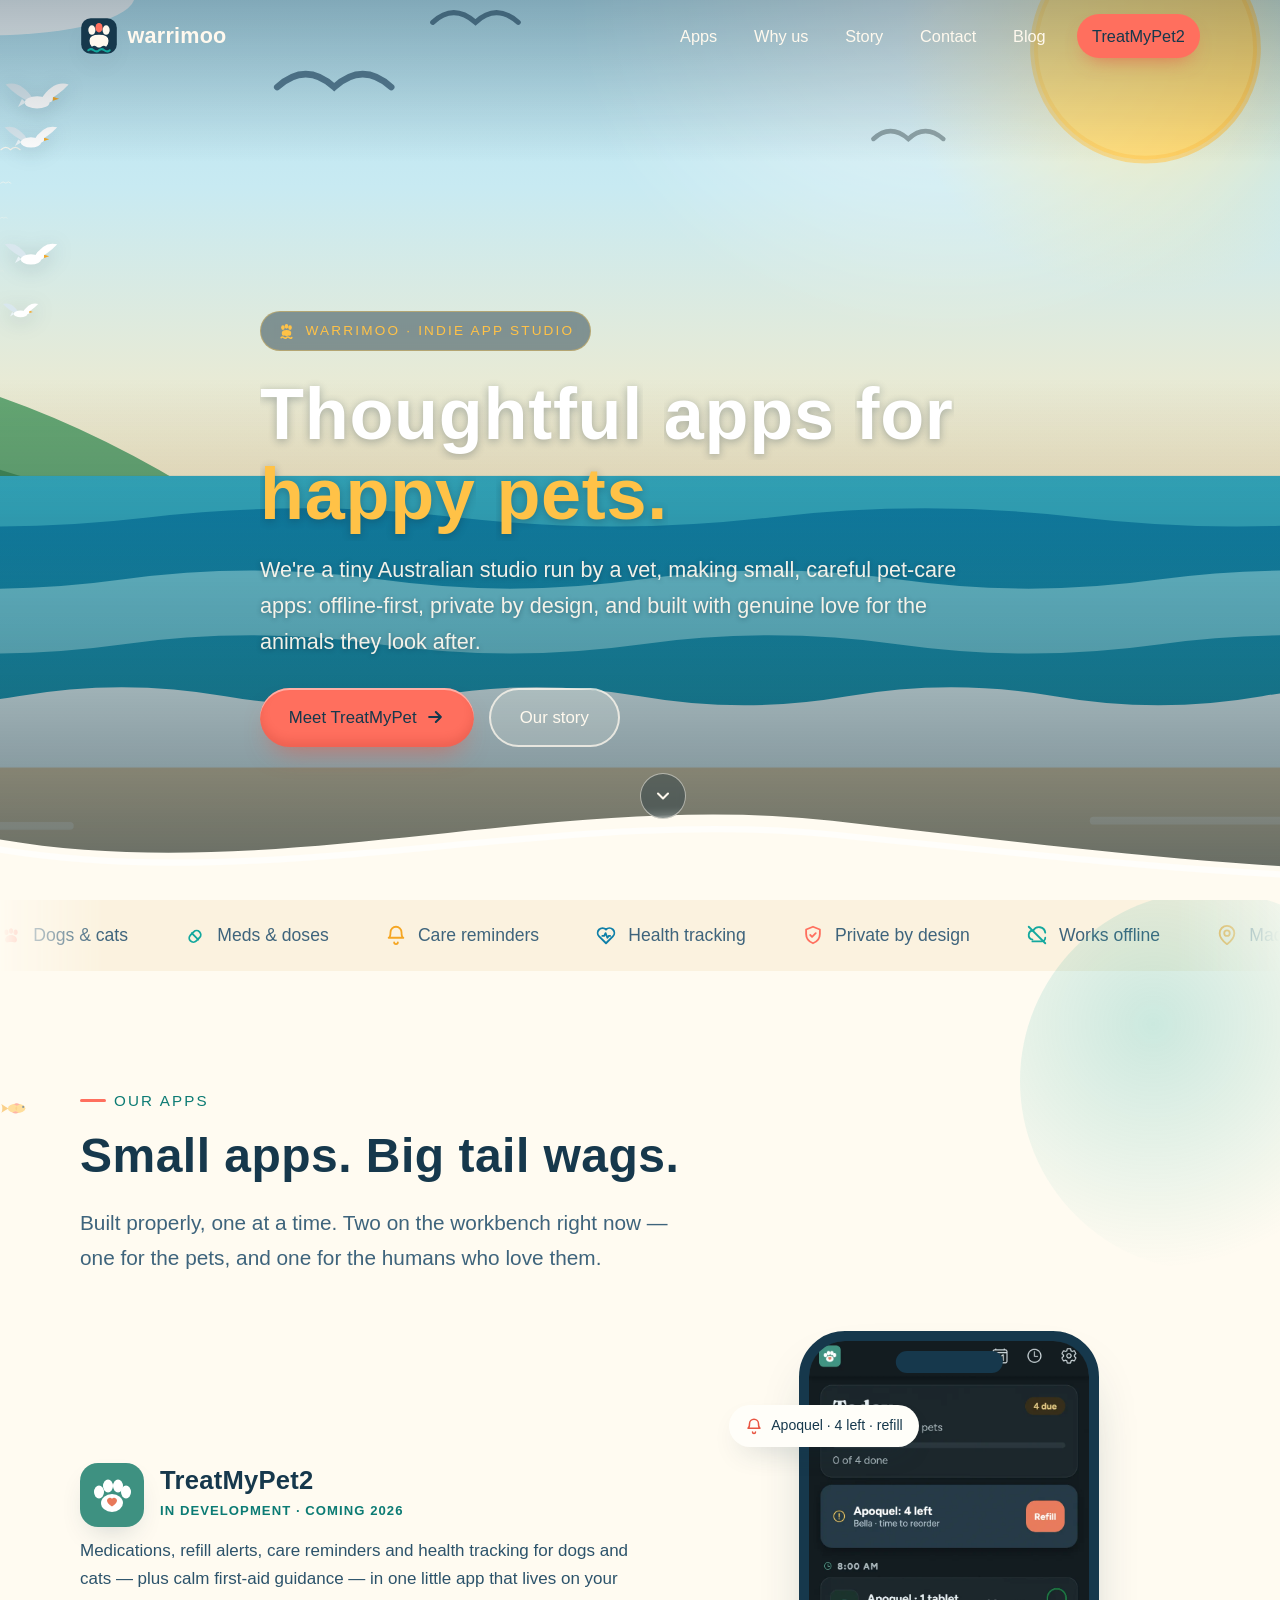
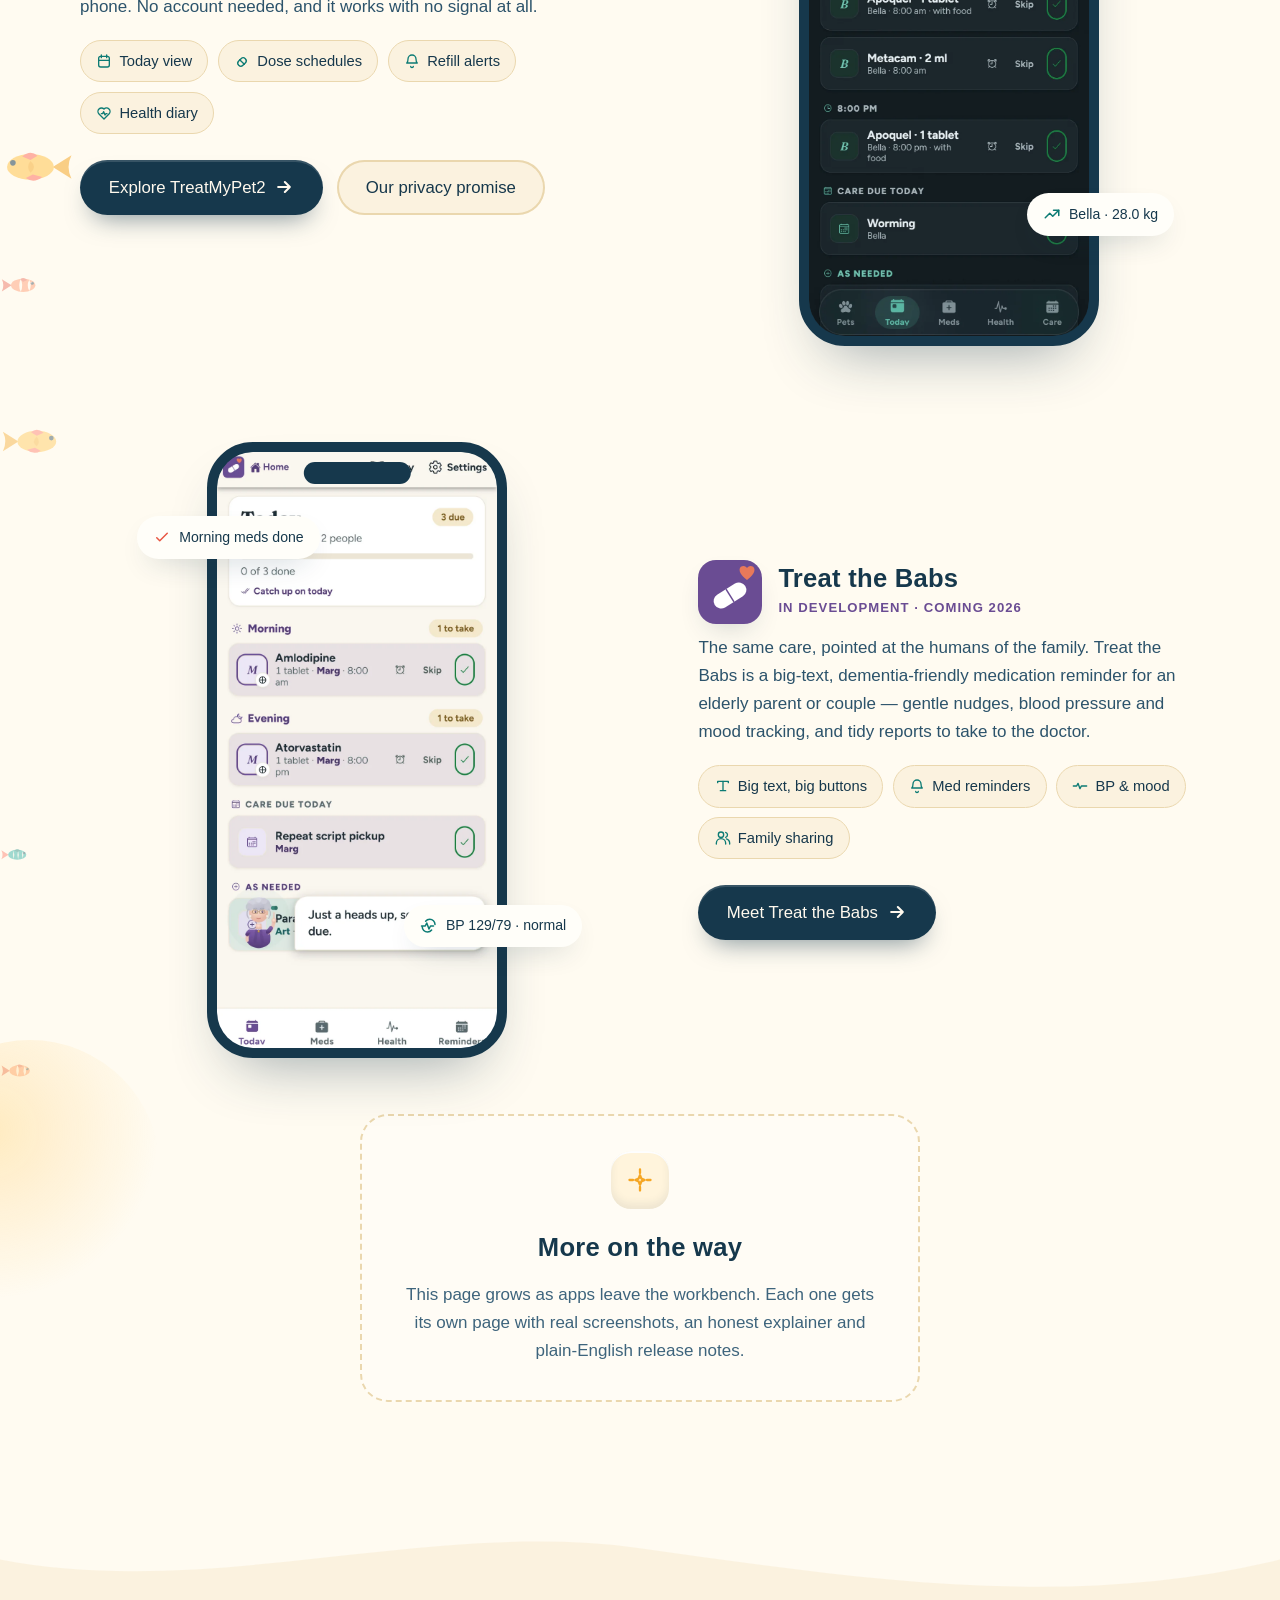
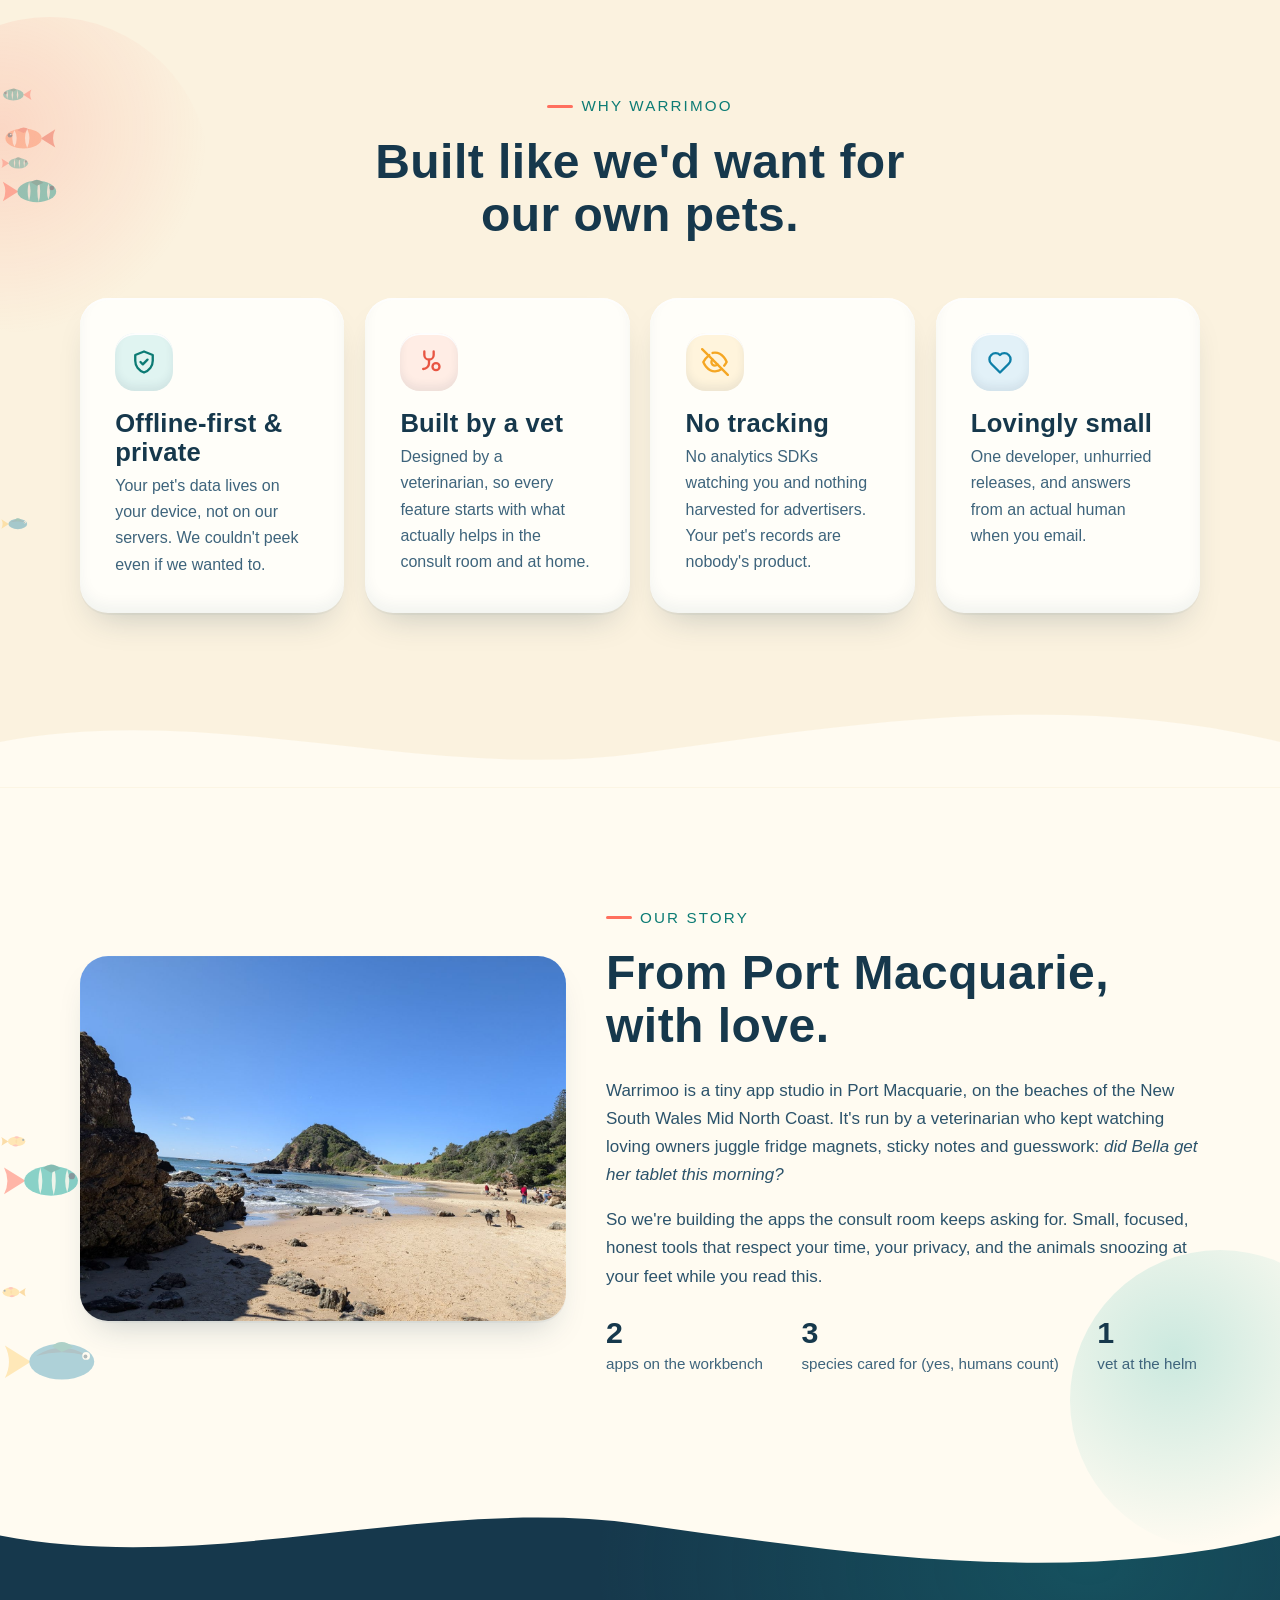
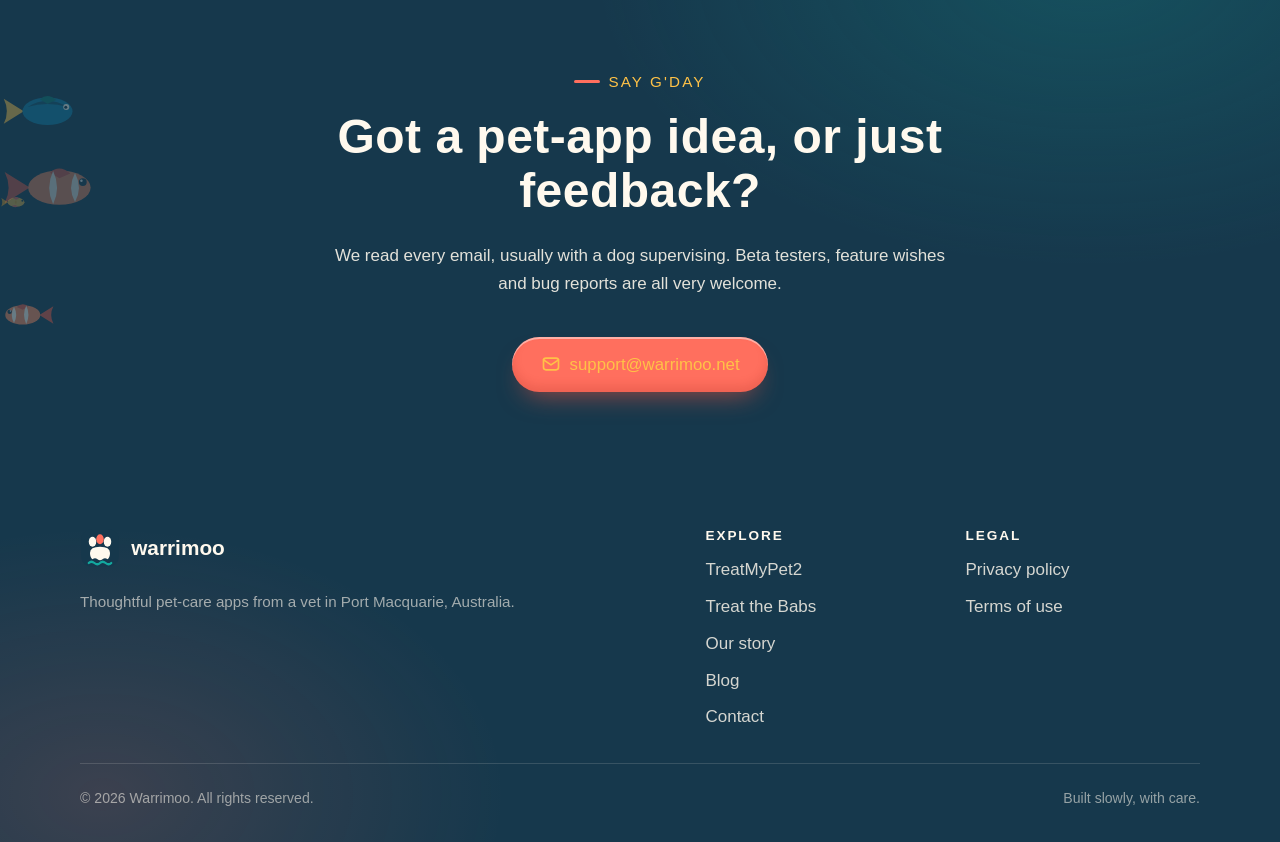
==== commit eec2ddab: "Refresh site for TreatMyPet2 and Treat the Babs Homepage now showcases both apps with real dev-build" ====
--- a/index.html
+++ b/index.html
@@ -7,7 +7,7 @@
   <meta http-equiv="Content-Security-Policy" content="default-src 'self'; script-src 'self'; style-src 'self' 'unsafe-inline' https://fonts.googleapis.com; font-src https://fonts.gstatic.com; img-src 'self'; object-src 'none'; base-uri 'self'; form-action 'none'; frame-src 'none'">
   <meta name="referrer" content="strict-origin-when-cross-origin">
   <title>Warrimoo | Thoughtful apps for happy pets</title>
-  <meta name="description" content="Warrimoo is a tiny Australian indie studio run by a vet, building thoughtful, offline-first pet-care apps. First up: TreatMyPet, with medications, reminders and health tracking for dogs and cats.">
+  <meta name="description" content="Warrimoo is a tiny Australian indie studio run by a vet, building thoughtful, offline-first care apps: TreatMyPet2 for dogs and cats, and Treat the Babs for the humans of the family.">
   <meta name="theme-color" content="#16384C">
   <link rel="canonical" href="https://warrimoo.net/">
   <meta property="og:type" content="website">
@@ -36,7 +36,7 @@
         <a href="#story">Story</a>
         <a href="#contact">Contact</a>
         <a href="https://blog.warrimoo.net">Blog</a>
-        <a class="nav-cta" href="apps/treatmypet.html">TreatMyPet</a>
+        <a class="nav-cta" href="apps/treatmypet.html">TreatMyPet2</a>
       </nav>
       <button class="nav-toggle" aria-expanded="false" aria-controls="mobile-nav" aria-label="Menu">
         <span></span><span></span><span></span>
@@ -46,10 +46,10 @@
 
   <nav class="mobile-nav" id="mobile-nav" aria-label="Mobile">
     <a href="#apps">Apps</a>
-    <a href="apps/treatmypet.html">TreatMyPet</a>
+    <a href="apps/treatmypet.html">TreatMyPet2</a>
+    <a href="apps/treatbabs.html">Treat the Babs</a>
     <a href="#story">Our story</a>
     <a href="#contact">Contact</a>
-    <a href="privacy.html">Privacy</a>
     <a href="https://blog.warrimoo.net">Blog</a>
     <svg class="mobile-nav__paw" viewBox="0 0 24 24" fill="currentColor" aria-hidden="true" style="color:var(--cream)">
       <ellipse cx="7" cy="9" rx="2.2" ry="3"/><ellipse cx="12" cy="7.5" rx="2.2" ry="3"/><ellipse cx="17" cy="9" rx="2.2" ry="3"/>
@@ -185,6 +185,7 @@
         <span class="marquee__item"><svg viewBox="0 0 24 24" fill="none" stroke="currentColor" stroke-width="2" stroke-linecap="round" stroke-linejoin="round"><path d="M12 3 4.5 6v5c0 4.6 3.2 8.4 7.5 10 4.3-1.6 7.5-5.4 7.5-10V6Z"/><path d="m9 12 2 2 4-4"/></svg>Private by design</span>
         <span class="marquee__item"><svg viewBox="0 0 24 24" fill="none" stroke="currentColor" stroke-width="2" stroke-linecap="round" stroke-linejoin="round"><path d="M7 17a5 5 0 0 1 .9-9.9A7 7 0 0 1 21 9.5"/><path d="M21 15a4 4 0 0 1-4 4H7"/><path d="m3 3 18 18"/></svg>Works offline</span>
         <span class="marquee__item"><svg viewBox="0 0 24 24" fill="none" stroke="currentColor" stroke-width="2" stroke-linecap="round" stroke-linejoin="round"><path d="M20 10c0 6-8 12-8 12S4 16 4 10a8 8 0 0 1 16 0Z"/><circle cx="12" cy="10" r="3"/></svg>Made in Australia</span>
+        <span class="marquee__item"><svg viewBox="0 0 24 24" fill="none" stroke="currentColor" stroke-width="2" stroke-linecap="round" stroke-linejoin="round"><path d="M9 11a4 4 0 1 0 0-8 4 4 0 0 0 0 8Z"/><path d="M2 21v-1a7 7 0 0 1 14 0v1"/><path d="M16 3.5a4 4 0 0 1 0 7.6"/><path d="M22 21v-1a7 7 0 0 0-5-6.7"/></svg>Pets &amp; their people</span>
         <span class="marquee__item"><svg viewBox="0 0 24 24" fill="none" stroke="currentColor" stroke-width="2" stroke-linecap="round" stroke-linejoin="round"><path d="M8 3v3a4 4 0 0 0 8 0V3"/><path d="M12 10v3a5 5 0 0 1-5 5"/><circle cx="18" cy="16" r="3"/></svg>Designed by a vet</span>
         <!-- set 2 (loop copy) -->
         <span class="marquee__item"><svg viewBox="0 0 24 24" fill="currentColor"><ellipse cx="7" cy="9" rx="2.2" ry="3"/><ellipse cx="12" cy="7.5" rx="2.2" ry="3"/><ellipse cx="17" cy="9" rx="2.2" ry="3"/><path d="M12 12c4 0 6.5 2.6 6.5 5.2 0 2-1.6 3.3-3.3 2.8-1.2-.3-2-.5-3.2-.5s-2 .2-3.2.5c-1.7.5-3.3-.8-3.3-2.8C5.5 14.6 8 12 12 12Z"/></svg>Dogs &amp; cats</span>
@@ -194,6 +195,7 @@
         <span class="marquee__item"><svg viewBox="0 0 24 24" fill="none" stroke="currentColor" stroke-width="2" stroke-linecap="round" stroke-linejoin="round"><path d="M12 3 4.5 6v5c0 4.6 3.2 8.4 7.5 10 4.3-1.6 7.5-5.4 7.5-10V6Z"/><path d="m9 12 2 2 4-4"/></svg>Private by design</span>
         <span class="marquee__item"><svg viewBox="0 0 24 24" fill="none" stroke="currentColor" stroke-width="2" stroke-linecap="round" stroke-linejoin="round"><path d="M7 17a5 5 0 0 1 .9-9.9A7 7 0 0 1 21 9.5"/><path d="M21 15a4 4 0 0 1-4 4H7"/><path d="m3 3 18 18"/></svg>Works offline</span>
         <span class="marquee__item"><svg viewBox="0 0 24 24" fill="none" stroke="currentColor" stroke-width="2" stroke-linecap="round" stroke-linejoin="round"><path d="M20 10c0 6-8 12-8 12S4 16 4 10a8 8 0 0 1 16 0Z"/><circle cx="12" cy="10" r="3"/></svg>Made in Australia</span>
+        <span class="marquee__item"><svg viewBox="0 0 24 24" fill="none" stroke="currentColor" stroke-width="2" stroke-linecap="round" stroke-linejoin="round"><path d="M9 11a4 4 0 1 0 0-8 4 4 0 0 0 0 8Z"/><path d="M2 21v-1a7 7 0 0 1 14 0v1"/><path d="M16 3.5a4 4 0 0 1 0 7.6"/><path d="M22 21v-1a7 7 0 0 0-5-6.7"/></svg>Pets &amp; their people</span>
         <span class="marquee__item"><svg viewBox="0 0 24 24" fill="none" stroke="currentColor" stroke-width="2" stroke-linecap="round" stroke-linejoin="round"><path d="M8 3v3a4 4 0 0 0 8 0V3"/><path d="M12 10v3a5 5 0 0 1-5 5"/><circle cx="18" cy="16" r="3"/></svg>Designed by a vet</span>
       </div>
     </div>
@@ -206,7 +208,7 @@
         <div class="section-head" data-reveal>
           <p class="eyebrow">Our apps</p>
           <h2>Small apps. Big tail wags.</h2>
-          <p class="lead">One app at a time, built properly. Here's what's on the workbench right now.</p>
+          <p class="lead">Built properly, one at a time. Two on the workbench right now — one for the pets, and one for the humans who love them.</p>
         </div>
 
         <div class="showcase">
@@ -214,40 +216,82 @@
             <div class="phone phone--float">
               <div class="phone__notch" aria-hidden="true"></div>
               <div class="phone__screen">
-                <img src="assets/img/treatmypet/screen-today.svg" alt="TreatMyPet Today screen showing medication doses and care reminders for two pets" loading="lazy" width="390" height="844">
+                <img src="assets/img/treatmypet2/screen-today.webp" alt="TreatMyPet2 Today screen in dark mode: doses due for two pets, a refill alert for Apoquel, and care tasks" loading="lazy" width="390" height="844">
               </div>
             </div>
             <span class="float-chip float-chip--1" aria-hidden="true">
               <svg viewBox="0 0 24 24" fill="none" stroke="currentColor" stroke-width="2" stroke-linecap="round" stroke-linejoin="round"><path d="M6 9a6 6 0 0 1 12 0c0 5 2 6 2 6H4s2-1 2-6"/><path d="M10 20a2 2 0 0 0 4 0"/></svg>
-              Next dose 6:00 pm
+              Apoquel · 4 left · refill
             </span>
             <span class="float-chip float-chip--2" aria-hidden="true">
               <svg viewBox="0 0 24 24" fill="none" stroke="currentColor" stroke-width="2" stroke-linecap="round" stroke-linejoin="round"><path d="m3 17 6-6 4 4 8-8"/><path d="M14 7h7v7"/></svg>
-              Bella · 12.4 kg
+              Bella · 28.0 kg
             </span>
           </div>
 
           <div data-reveal>
             <div class="app-title-row">
-              <img src="assets/img/treatmypet/app-icon.svg" alt="" width="64" height="64">
+              <img src="assets/img/treatmypet2/app-icon.svg" alt="" width="64" height="64">
               <div>
-                <h3>TreatMyPet</h3>
+                <h3>TreatMyPet2</h3>
                 <span class="app-status">In development · coming 2026</span>
               </div>
             </div>
-            <p>Medications, care reminders and health tracking for dogs and cats, all in one calm little app that works entirely on your phone. No account. No cloud. No fuss.</p>
+            <p>Medications, refill alerts, care reminders and health tracking for dogs and cats — plus calm first-aid guidance — in one little app that lives on your phone. No account needed, and it works with no signal at all.</p>
             <div class="app-chip-row">
               <span class="app-chip"><svg viewBox="0 0 24 24" fill="none" stroke="currentColor" stroke-width="2" stroke-linecap="round" stroke-linejoin="round"><rect x="4" y="5" width="16" height="16" rx="3"/><path d="M8 3v4m8-4v4M4 11h16"/></svg>Today view</span>
               <span class="app-chip"><svg viewBox="0 0 24 24" fill="none" stroke="currentColor" stroke-width="2" stroke-linecap="round"><rect x="5" y="9" width="14" height="9" rx="4.5" transform="rotate(-45 12 13.5)"/><path d="M8.5 10 l7 7"/></svg>Dose schedules</span>
+              <span class="app-chip"><svg viewBox="0 0 24 24" fill="none" stroke="currentColor" stroke-width="2" stroke-linecap="round" stroke-linejoin="round"><path d="M6 9a6 6 0 0 1 12 0c0 5 2 6 2 6H4s2-1 2-6"/><path d="M10 20a2 2 0 0 0 4 0"/></svg>Refill alerts</span>
               <span class="app-chip"><svg viewBox="0 0 24 24" fill="none" stroke="currentColor" stroke-width="2" stroke-linecap="round" stroke-linejoin="round"><path d="M19.5 13.5 12 21 4.5 13.5a5.3 5.3 0 0 1 7.5-7.5 5.3 5.3 0 0 1 7.5 7.5Z"/><path d="M8 13h2l1.5-3 2 5L15 13h1.5"/></svg>Health diary</span>
-              <span class="app-chip"><svg viewBox="0 0 24 24" fill="none" stroke="currentColor" stroke-width="2" stroke-linecap="round" stroke-linejoin="round"><path d="M4 19V5a2 2 0 0 1 2-2h13v18H6a2 2 0 0 1-2-2Zm0 0a2 2 0 0 1 2-2h13"/><path d="M9 7h6"/></svg>Vet reports</span>
             </div>
             <div class="hero__cta" style="margin-top:0">
               <a class="btn btn--ink" href="apps/treatmypet.html">
-                Explore TreatMyPet
+                Explore TreatMyPet2
                 <svg viewBox="0 0 24 24" fill="none" stroke="currentColor" stroke-width="2.5" stroke-linecap="round" stroke-linejoin="round" aria-hidden="true"><path d="M5 12h14M13 6l6 6-6 6"/></svg>
               </a>
               <a class="btn btn--soft" href="privacy.html">Our privacy promise</a>
+            </div>
+          </div>
+        </div>
+
+        <div class="showcase showcase--flip" style="margin-top:clamp(3.5rem,8vw,6rem)">
+          <div class="showcase__phone" data-reveal="pop" style="--d:.15s">
+            <div class="phone phone--float">
+              <div class="phone__notch" aria-hidden="true"></div>
+              <div class="phone__screen">
+                <img src="assets/img/treatbabs/screen-today.webp" alt="Treat the Babs Today screen: large-print morning and evening medications for Marg and Art, with big tick buttons" loading="lazy" width="390" height="844">
+              </div>
+            </div>
+            <span class="float-chip float-chip--1" aria-hidden="true">
+              <svg viewBox="0 0 24 24" fill="none" stroke="currentColor" stroke-width="2" stroke-linecap="round" stroke-linejoin="round"><path d="m5 13 4 4L19 7"/></svg>
+              Morning meds done
+            </span>
+            <span class="float-chip float-chip--2" aria-hidden="true">
+              <svg viewBox="0 0 24 24" fill="none" stroke="currentColor" stroke-width="2" stroke-linecap="round" stroke-linejoin="round"><path d="M20 10c0-3.9-3.1-7-7-7-2.2 0-4.2 1-5.5 2.7"/><path d="M3 13c0 3.9 3.1 7 7 7 2.2 0 4.2-1 5.5-2.7"/><path d="M2 12h5l2-4 3 8 2-4h4"/></svg>
+              BP 129/79 · normal
+            </span>
+          </div>
+
+          <div data-reveal>
+            <div class="app-title-row">
+              <img src="assets/img/treatbabs/app-icon.svg" alt="" width="64" height="64">
+              <div>
+                <h3>Treat the Babs</h3>
+                <span class="app-status" style="color:#6A4C93">In development · coming 2026</span>
+              </div>
+            </div>
+            <p>The same care, pointed at the humans of the family. Treat the Babs is a big-text, dementia-friendly medication reminder for an elderly parent or couple — gentle nudges, blood pressure and mood tracking, and tidy reports to take to the doctor.</p>
+            <div class="app-chip-row">
+              <span class="app-chip"><svg viewBox="0 0 24 24" fill="none" stroke="currentColor" stroke-width="2" stroke-linecap="round" stroke-linejoin="round"><path d="M4 7V5h16v2"/><path d="M12 5v14m-4 0h8"/></svg>Big text, big buttons</span>
+              <span class="app-chip"><svg viewBox="0 0 24 24" fill="none" stroke="currentColor" stroke-width="2" stroke-linecap="round" stroke-linejoin="round"><path d="M6 9a6 6 0 0 1 12 0c0 5 2 6 2 6H4s2-1 2-6"/><path d="M10 20a2 2 0 0 0 4 0"/></svg>Med reminders</span>
+              <span class="app-chip"><svg viewBox="0 0 24 24" fill="none" stroke="currentColor" stroke-width="2" stroke-linecap="round" stroke-linejoin="round"><path d="M2 12h5l2-4 3 8 2-4h8"/></svg>BP &amp; mood</span>
+              <span class="app-chip"><svg viewBox="0 0 24 24" fill="none" stroke="currentColor" stroke-width="2" stroke-linecap="round" stroke-linejoin="round"><path d="M9 11a4 4 0 1 0 0-8 4 4 0 0 0 0 8Z"/><path d="M2 21v-1a7 7 0 0 1 14 0v1"/><path d="M16 3.5a4 4 0 0 1 0 7.6"/><path d="M22 21v-1a7 7 0 0 0-5-6.7"/></svg>Family sharing</span>
+            </div>
+            <div class="hero__cta" style="margin-top:0">
+              <a class="btn btn--ink" href="apps/treatbabs.html">
+                Meet Treat the Babs
+                <svg viewBox="0 0 24 24" fill="none" stroke="currentColor" stroke-width="2.5" stroke-linecap="round" stroke-linejoin="round" aria-hidden="true"><path d="M5 12h14M13 6l6 6-6 6"/></svg>
+              </a>
             </div>
           </div>
         </div>
@@ -256,8 +300,8 @@
           <span class="icon-bubble icon-bubble--sun" aria-hidden="true">
             <svg viewBox="0 0 24 24" fill="none" stroke="currentColor" stroke-width="2" stroke-linecap="round" stroke-linejoin="round"><path d="M12 3v3m0 12v3M3 12h3m12 0h3"/><path d="m12 8 1.2 2.8L16 12l-2.8 1.2L12 16l-1.2-2.8L8 12l2.8-1.2Z"/></svg>
           </span>
-          <h3>More pet apps on the way</h3>
-          <p>This page will grow as new apps leave the workbench. Each one gets its own page with screenshots, an explainer and honest release notes.</p>
+          <h3>More on the way</h3>
+          <p>This page grows as apps leave the workbench. Each one gets its own page with real screenshots, an honest explainer and plain-English release notes.</p>
         </div>
       </div>
     </section>
@@ -325,8 +369,8 @@
             <p>Warrimoo is a tiny app studio in Port Macquarie, on the beaches of the New South Wales Mid North Coast. It's run by a veterinarian who kept watching loving owners juggle fridge magnets, sticky notes and guesswork: <em>did Bella get her tablet this morning?</em></p>
             <p>So we're building the apps the consult room keeps asking for. Small, focused, honest tools that respect your time, your privacy, and the animals snoozing at your feet while you read this.</p>
             <div class="stat-row">
-              <div class="stat"><b>1</b><span>app on the workbench</span></div>
-              <div class="stat"><b>2</b><span>species supported</span></div>
+              <div class="stat"><b>2</b><span>apps on the workbench</span></div>
+              <div class="stat"><b>3</b><span>species cared for (yes, humans count)</span></div>
               <div class="stat"><b>1</b><span>vet at the helm</span></div>
             </div>
           </div>
@@ -363,8 +407,8 @@
             <div class="footer-col">
               <h4>Explore</h4>
               <ul>
-                <li><a href="#apps">Apps</a></li>
-                <li><a href="apps/treatmypet.html">TreatMyPet</a></li>
+                <li><a href="apps/treatmypet.html">TreatMyPet2</a></li>
+                <li><a href="apps/treatbabs.html">Treat the Babs</a></li>
                 <li><a href="#story">Our story</a></li>
                 <li><a href="https://blog.warrimoo.net">Blog</a></li>
                 <li><a href="mailto:support@warrimoo.net">Contact</a></li>
--- a/assets/css/style.css
+++ b/assets/css/style.css
@@ -337,6 +337,7 @@
 .mobile-nav.is-open a:nth-child(4) { transition-delay: 0.26s; }
 .mobile-nav.is-open a:nth-child(5) { transition-delay: 0.32s; }
 .mobile-nav.is-open a:nth-child(6) { transition-delay: 0.38s; }
+.mobile-nav.is-open a:nth-child(7) { transition-delay: 0.44s; }
 .mobile-nav a:hover { color: var(--sun); }
 .mobile-nav .mobile-nav__paw { margin: 1.6rem auto 0; width: 44px; opacity: 0.5; }
 body.nav-locked { overflow: hidden; }
@@ -980,6 +981,8 @@
 @media (min-width: 900px) {
   .showcase { grid-template-columns: 1.05fr 0.95fr; }
   .showcase__phone { order: 2; }
+  /* alternate rows put the phone on the left */
+  .showcase--flip .showcase__phone { order: -1; }
 }
 
 .app-chip-row { display: flex; flex-wrap: wrap; gap: 0.6rem; margin: 1.2rem 0 1.6rem; }
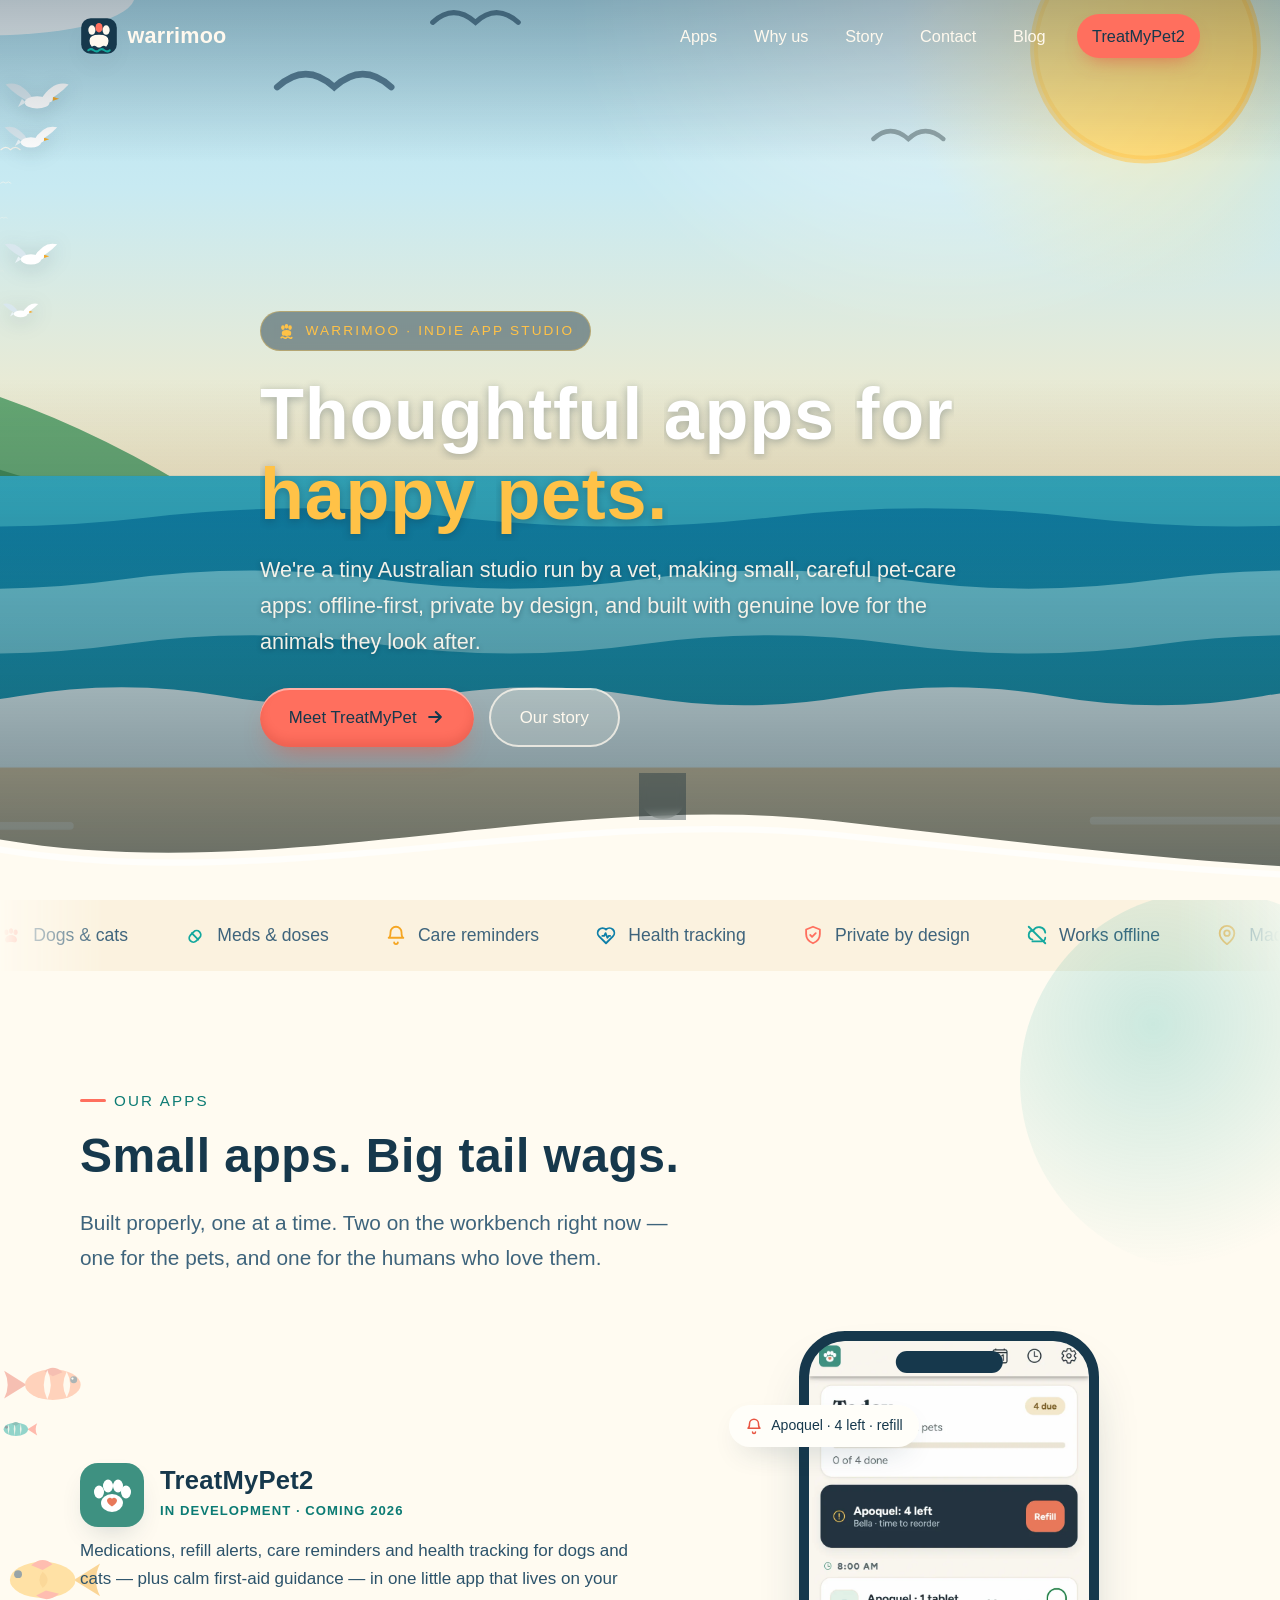
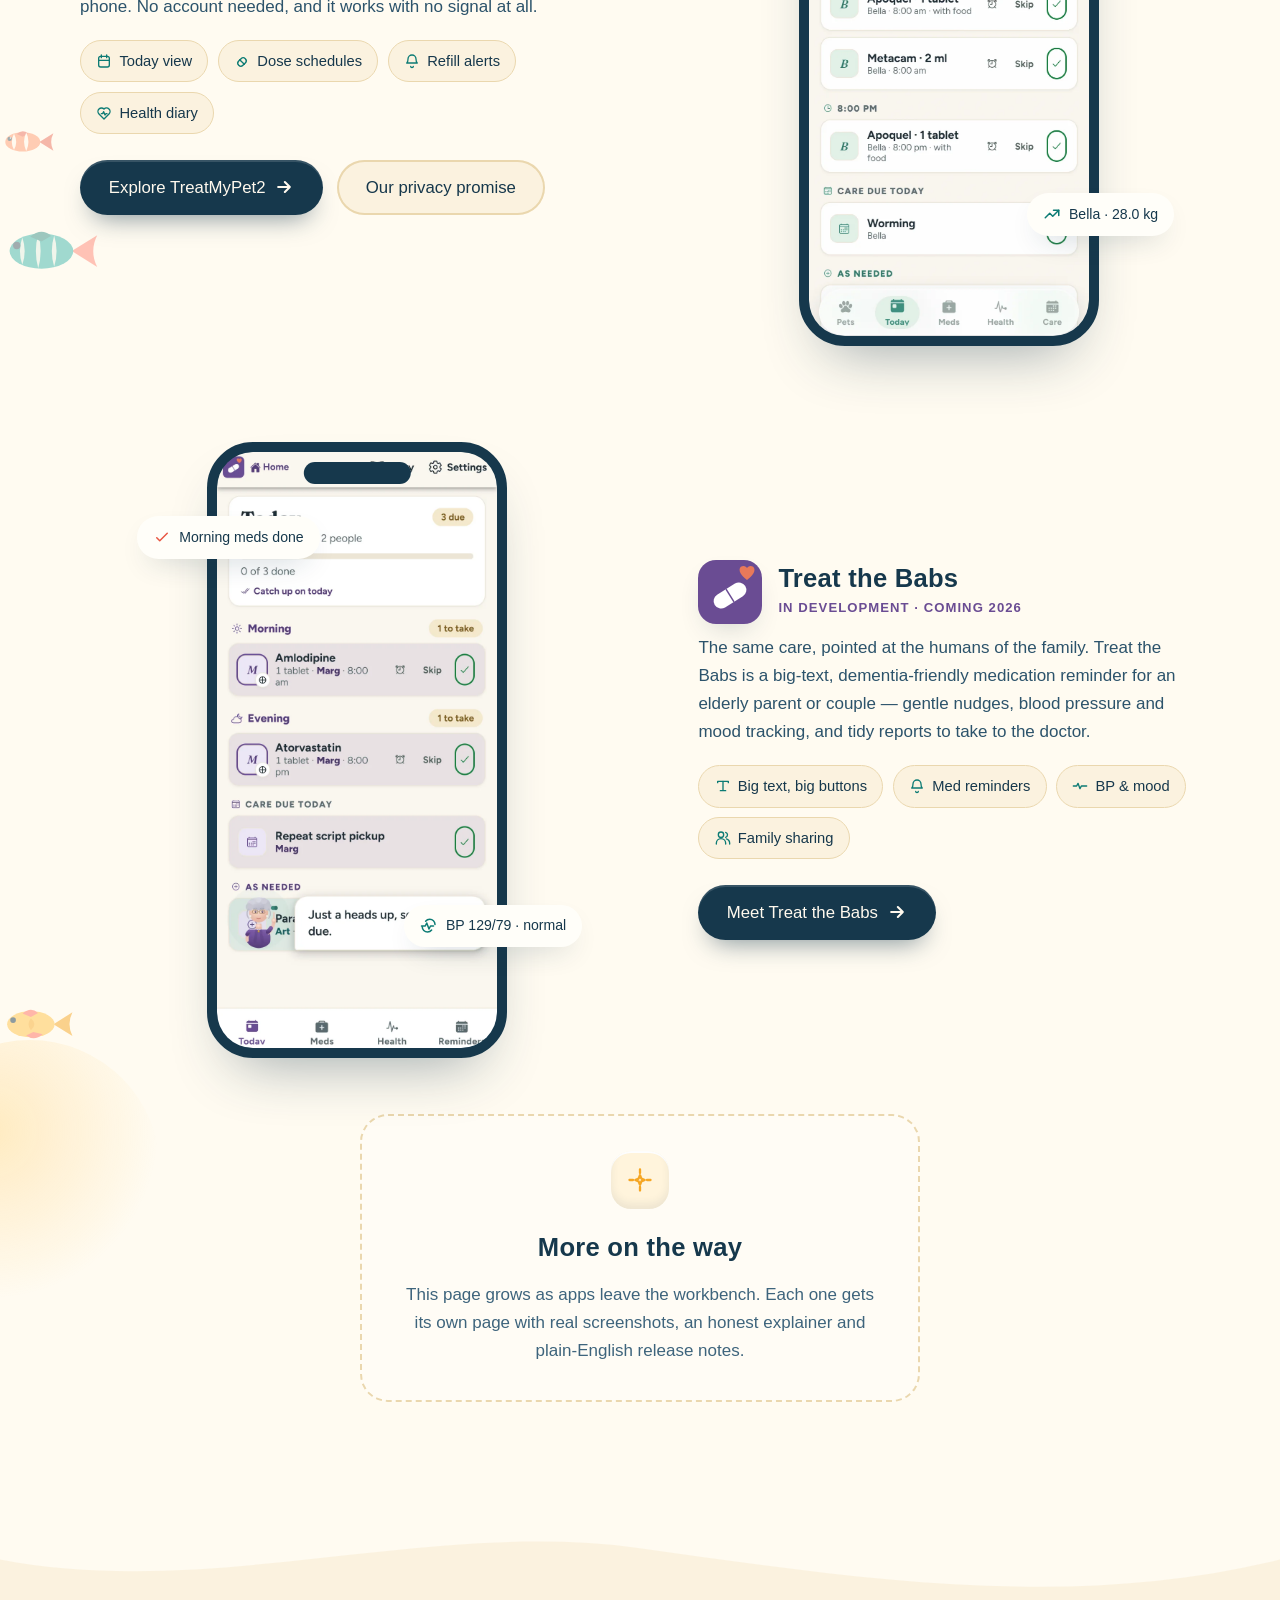
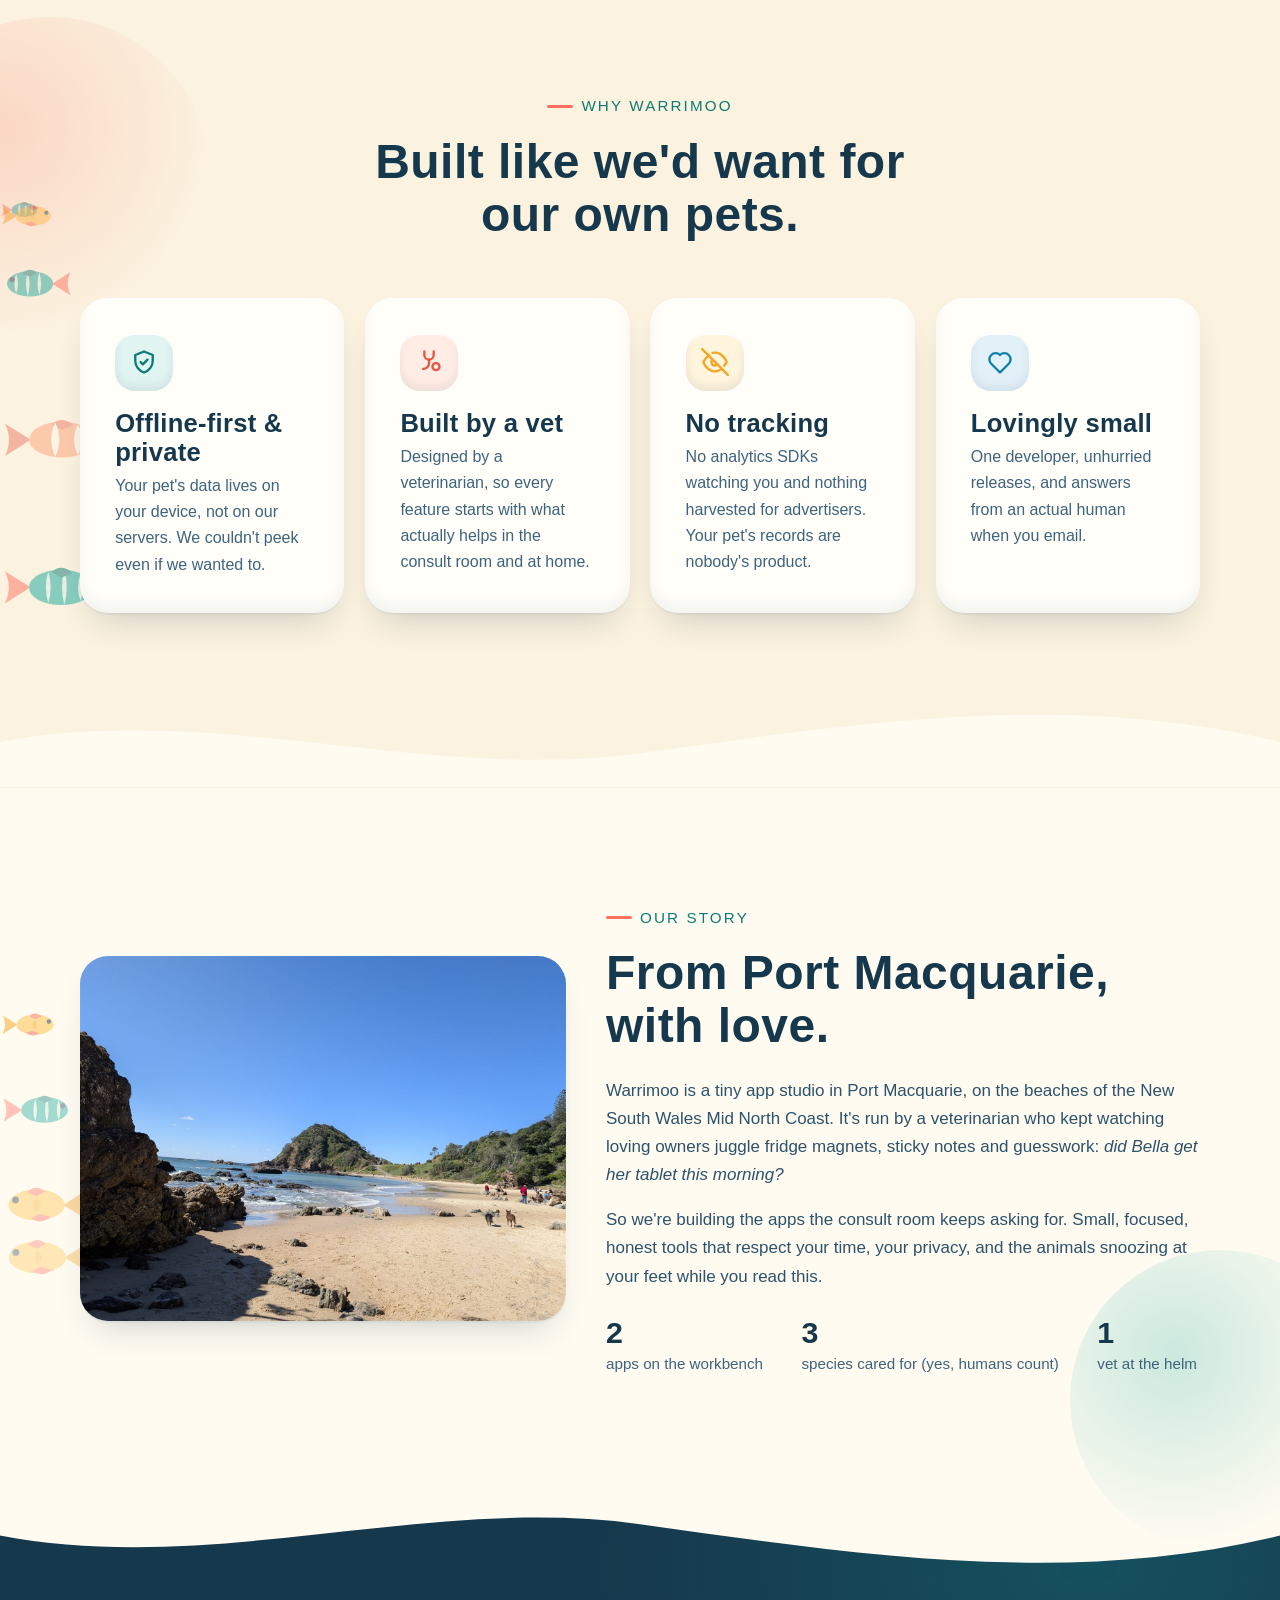
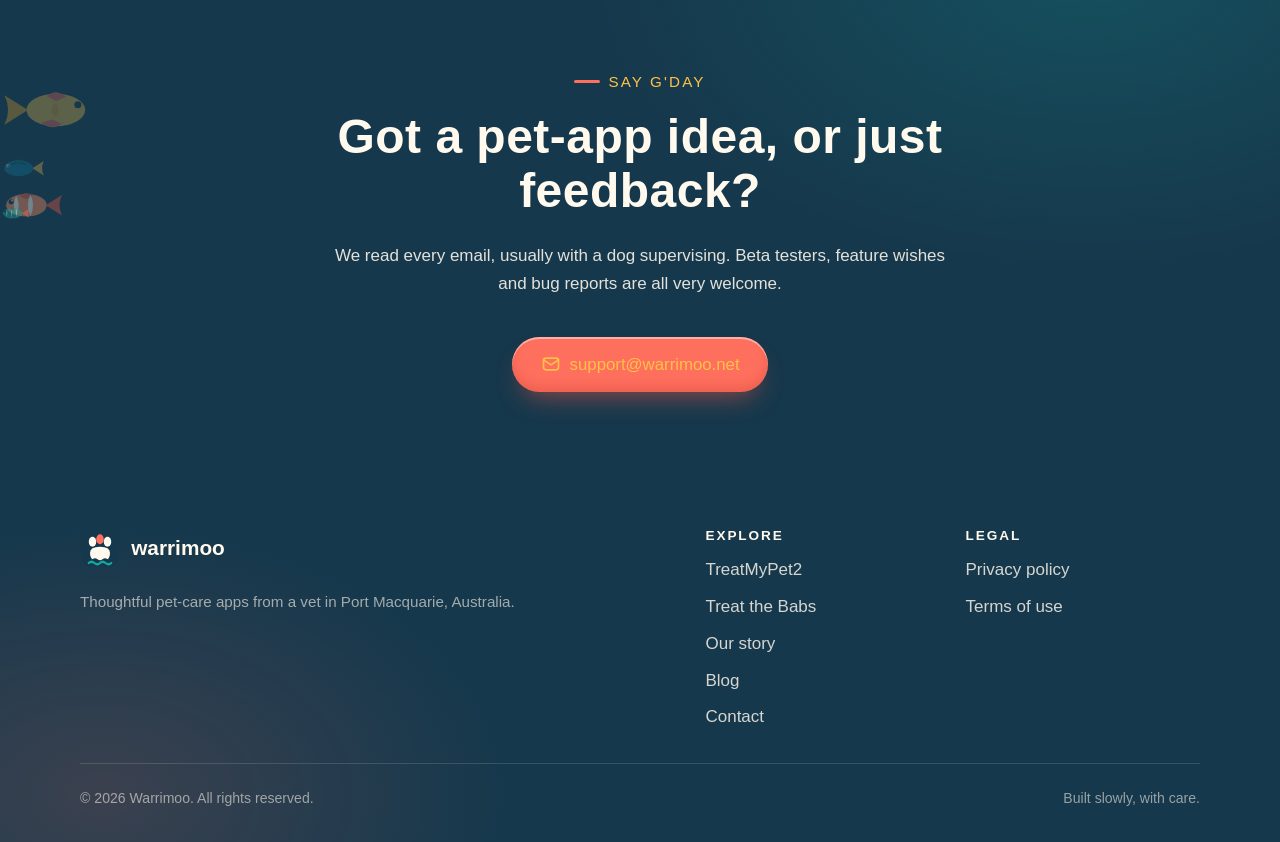
==== commit a8140e35: "Rework TreatMyPet2 screenshots to light theme, 4:1 with dark mode called out Four light-theme captur" ====
--- a/index.html
+++ b/index.html
@@ -216,7 +216,7 @@
             <div class="phone phone--float">
               <div class="phone__notch" aria-hidden="true"></div>
               <div class="phone__screen">
-                <img src="assets/img/treatmypet2/screen-today.webp" alt="TreatMyPet2 Today screen in dark mode: doses due for two pets, a refill alert for Apoquel, and care tasks" loading="lazy" width="390" height="844">
+                <img src="assets/img/treatmypet2/screen-today.webp" alt="TreatMyPet2 Today screen: doses due for two pets, a refill alert for Apoquel, and care tasks" loading="lazy" width="390" height="844">
               </div>
             </div>
             <span class="float-chip float-chip--1" aria-hidden="true">
